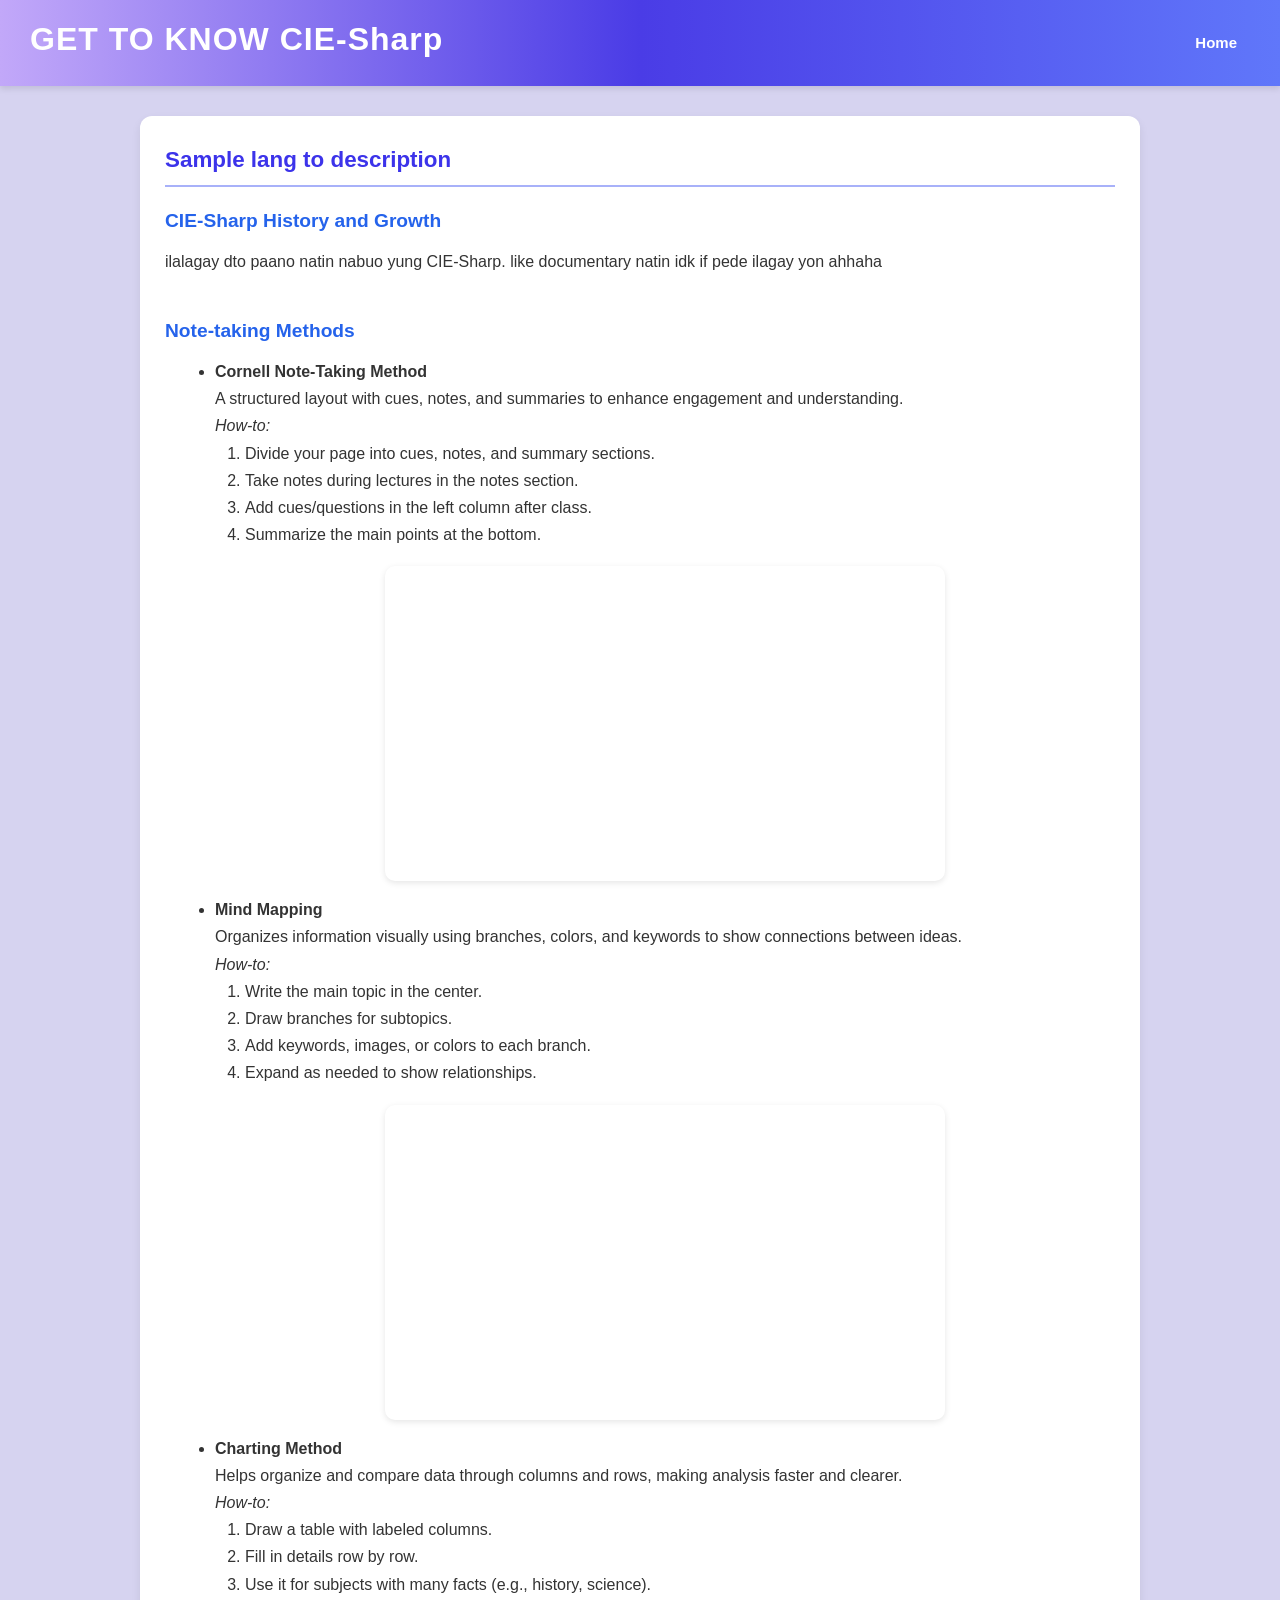
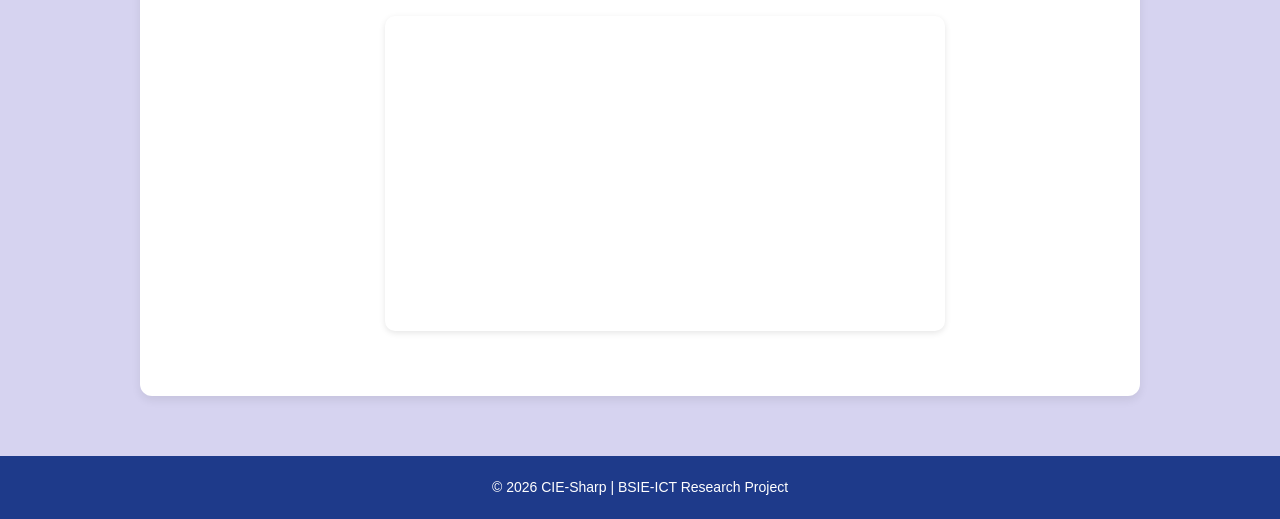
==== about.html @ 899125f9 "nav bar edited" ====
<!DOCTYPE html>
<html lang="en">

<head>
    <meta charset="UTF-8">
    <meta name="viewport" content="width=device-width, initial-scale=1.0, viewport-fit=cover">

    <title>CIE-Sharp Background</title>

    <!-- Your existing CSS file -->
    <link rel="stylesheet" href="style.css">
</head>

<body class="ciepage">

    <!-- HEADER -->

    <header class="ciepage-header">

        <h1 class="ciepage-header-title">
            GET TO KNOW CIE-Sharp
        </h1>

    <nav>
        <a href="index.html">Home</a>
    </nav>

    </header>

    <!-- MAIN CONTENT -->

    <section class="ciepage-section">

        <main
            class="ciepage-container"
            id="study-skills"
            aria-labelledby="study-skills-heading"
            data-aos="fade-up"
        >

            <!-- Main Heading -->
            <h3
                class="ciepage-section-title"
                id="study-skills-heading"
            >
                Sample lang to description
            </h3>


            <!-- CIE-SHARP HISTORY-->

            <article
                class="ciepage-article-hover"
                id="methods"
                aria-labelledby="methods-heading"
                data-aos="zoom-in"
                data-aos-delay="100"
            >

                <h4
                    class="ciepage-subsection-title"
                    id="methods-heading"
                >
                    CIE-Sharp History and Growth
                </h4>

                <p>
                    ilalagay dto paano natin nabuo yung CIE-Sharp.
                    like documentary natin idk if pede ilagay yon ahhaha
                </p>

            </article>


            <!-- NOTE-TAKING METHODS -->

            <article
                class="ciepage-article-hover"
                id="note-taking"
                aria-labelledby="note-taking-heading"
                data-aos="zoom-in"
                data-aos-delay="150"
            >

                <h4
                    class="ciepage-subsection-title"
                    id="note-taking-heading"
                >
                    Note-taking Methods
                </h4>

                <ul class="ciepage-list">


                    <!-- Cornell Method -->

                    <li class="ciepage-list-item">

                        <strong>
                            Cornell Note-Taking Method
                        </strong>

                        <p>
                            A structured layout with cues, notes,
                            and summaries to enhance engagement
                            and understanding.
                        </p>

                        <p>
                            <em>How-to:</em>
                        </p>

                        <ol class="ciepage-numbered-list">

                            <li>
                                Divide your page into cues,
                                notes, and summary sections.
                            </li>

                            <li>
                                Take notes during lectures
                                in the notes section.
                            </li>

                            <li>
                                Add cues/questions in the left
                                column after class.
                            </li>

                            <li>
                                Summarize the main points
                                at the bottom.
                            </li>

                        </ol>


                        <iframe
                            class="ciepage-video"
                            width="560"
                            height="315"
                            src="https://www.youtube.com/embed/nX-xshA_0m8"
                            title="Cornell Note-Taking"
                            frameborder="0"
                            allowfullscreen>
                        </iframe>

                    </li>

                    <!-- Mind Mapping -->

                    <li class="ciepage-list-item">

                        <strong>
                            Mind Mapping
                        </strong>

                        <p>
                            Organizes information visually using
                            branches, colors, and keywords to show
                            connections between ideas.
                        </p>

                        <p>
                            <em>How-to:</em>
                        </p>

                        <ol class="ciepage-numbered-list">

                            <li>
                                Write the main topic in the center.
                            </li>

                            <li>
                                Draw branches for subtopics.
                            </li>

                            <li>
                                Add keywords, images, or colors
                                to each branch.
                            </li>

                            <li>
                                Expand as needed to show
                                relationships.
                            </li>

                        </ol>

                        <iframe
                            class="ciepage-video"
                            width="560"
                            height="315"
                            src="https://www.youtube.com/embed/xCyjFipytRE"
                            title="Mind Mapping"
                            frameborder="0"
                            allowfullscreen>
                        </iframe>

                    </li>

                    <!-- Charting Method -->

                    <li class="ciepage-list-item">

                        <strong>
                            Charting Method
                        </strong>

                        <p>
                            Helps organize and compare data through
                            columns and rows, making analysis faster
                            and clearer.
                        </p>

                        <p>
                            <em>How-to:</em>
                        </p>

                        <ol class="ciepage-numbered-list">

                            <li>
                                Draw a table with labeled columns.
                            </li>

                            <li>
                                Fill in details row by row.
                            </li>

                            <li>
                                Use it for subjects with many facts
                                (e.g., history, science).
                            </li>

                        </ol>

                        <iframe
                            class="ciepage-video"
                            width="560"
                            height="315"
                            src="https://www.youtube.com/embed/YCqqkGUsNxo"
                            title="Charting Method"
                            frameborder="0"
                            allowfullscreen>
                        </iframe>
                    </li>
                </ul>
            </article>
        </main>
    </section>  
    
<div class="floating-actions" aria-label="Quick actions">
    <button
        id="backToTop"
        class="floating-action back-to-top"
        type="button"
        aria-label="Back to top"
        title="Back to top"
    >
        ↑
    </button>
</div>

<!-- FOOTER -->
<footer>
    <p>
        © 2026 CIE-Sharp | BSIE-ICT Research Project
    </p>
</footer>

<script src="script.js"></script>

    <!-- BOOTSTRAP -->

    <script src="https://cdn.jsdelivr.net/npm/bootstrap@5.3.3/dist/js/bootstrap.bundle.min.js"></script>
    <script src="https://cdn.jsdelivr.net/npm/aos@2.3.4/dist/aos.js"></script>

    <script>
        AOS.init({
            duration: 1000,
            once: true
        });
    </script>
</body>
</html>
---- style.css ----
*{
    margin:0;
    padding:0;
    box-sizing:border-box;
    font-family:Arial, Helvetica, sans-serif;
}

body{
    background:#f4f6f9;
    color:#333;
    line-height:1.6;
}


/*HEADER */

header{
    background:#1e3a8a;
    color:white;
    padding:14px 50px;
    display:flex;
    align-items:center;
    justify-content:space-between;
    min-height:75px;
    box-shadow:0 2px 8px rgba(0,0,0,.12);
}

.logo{
    display:flex;
    align-items:center;
    gap:12px;
}

.logo img{
    width:70px;
    height:70px;
    object-fit:contain;
}

.logo h2{
    font-size:25px;
    margin:0;
    line-height:1.1;
    letter-spacing:.5px;
}

.logo span{
    display:block;
    font-size:12px;
    color:#dbeafe;
    margin-top:3px;
}

nav{
    display:flex;
    align-items:center;
    gap:8px;
}

nav a{
    color:white;
    text-decoration:none;
    font-size:15px;
    font-weight:bold;
    padding:9px 13px;
    border-radius:6px;
    transition:.3s;
}

nav a:hover{
    background:#2563eb;
    color:white;
}


/* =========================
   BACK BUTTON
========================= */

.back-btn{
    color:white;
    background:#2563eb;
    text-decoration:none;
    padding:9px 15px;
    border-radius:6px;
    font-size:14px;
    font-weight:bold;
    transition:.3s;
}

.back-btn:hover{
    background:#1d4ed8;
    transform:translateX(-3px);
}


/* HERO */

.hero{
    background:white;
    text-align:center;
    padding:80px 20px;
    animation:fadeIn .7s ease;
}

.hero h1{
    color:#1e3a8a;
    font-size:46px;
    margin-bottom:20px;
}

.hero p{
    max-width:750px;
    margin:0 auto 30px;
    font-size:18px;
    color:#555;
}


/* =========================
   MAIN BUTTON
========================= */

.btn{
    display:inline-block;
    border:none;
    background:#2563eb;
    color:white;
    padding:13px 28px;
    border-radius:7px;
    font-size:16px;
    font-weight:bold;
    cursor:pointer;
    text-decoration:none;
    transition:.3s;
}

.btn:hover{
    background:#1d4ed8;
    transform:translateY(-2px);
}


/* =========================
   GENERAL SECTION
========================= */

.section{
    width:90%;
    max-width:1100px;
    margin:50px auto;
    text-align:center;
    animation:fadeIn .8s ease;
}

.section h2{
    color:#1e3a8a;
    margin-bottom:20px;
}

.section p{
    color:#555;
}


/* CARDS */

.card{
    background:white;
    padding:25px;
    margin:15px;
    border-radius:10px;
    box-shadow:0 4px 10px rgba(0,0,0,.08);
    transition:.3s;
}

.card:hover{
    transform:translateY(-5px);
    box-shadow:0 8px 18px rgba(0,0,0,.12);
}

.card h3{
    color:#2563eb;
    margin-bottom:10px;
}

.card h2{
    color:#1e3a8a;
    margin-bottom:12px;
}

.card p{
    color:#555;
}


/* =========================
   LEARNING FEATURES
========================= */

.features{
    display:grid;
    grid-template-columns:repeat(3,1fr);
    gap:20px;
}

.feature-card{
    background:white;
    border:none;
    padding:25px;
    border-radius:10px;
    box-shadow:0 4px 10px rgba(0,0,0,.08);
    cursor:pointer;
    text-align:center;
    transition:.3s;
}

.feature-card:hover{
    transform:translateY(-5px);
    box-shadow:0 8px 18px rgba(0,0,0,.12);
}

.feature-card h3{
    color:#2563eb;
    margin-bottom:10px;
}

.feature-card p{
    color:#555;
}


/*TARGET USERS*/

.target-users{
    width:80%;
    max-width:900px;
    margin:50px auto;
    padding:35px;
    background:white;
    text-align:center;
    border-radius:10px;
    box-shadow:0 4px 10px rgba(0,0,0,.08);
}

.target-users h2{
    color:#1e3a8a;
    margin-bottom:15px;
}


/* =========================
   LESSON MODULES
========================= */

.modules{
    width:90%;
    max-width:1100px;
    margin:50px auto;
    display:grid;
    grid-template-columns:repeat(3,1fr);
    gap:25px;
}

.modules .card{
    margin:0;
}

.modules .card h3{
    font-size:16px;
}

.modules .card h2{
    font-size:22px;
}

.modules button{
    width:100%;
    padding:11px;
    border:none;
    border-radius:6px;
    background:#2563eb;
    color:white;
    font-size:15px;
    font-weight:bold;
    cursor:pointer;
    transition:.3s;
}

.modules button:hover{
    background:#1d4ed8;
    transform:translateY(-2px);
}

.modules button:disabled{
    background:#cbd5e1;
    color:#64748b;
    cursor:not-allowed;
    transform:none;
}


/* PROGRESS */

.progress{
    width:80%;
    max-width:900px;
    margin:40px auto;
    padding:30px;
    background:white;
    border-radius:10px;
    text-align:center;
    box-shadow:0 4px 10px rgba(0,0,0,.08);
}

.progress h2{
    color:#1e3a8a;
    margin-bottom:18px;
}

progress{
    width:100%;
    height:22px;
}

.progress p{
    margin-top:12px;
    font-weight:bold;
    color:#555;
}


/* =========================
   LEARNING OBJECTIVE
========================= */

.objective{
    width:80%;
    max-width:900px;
    margin:50px auto;
    padding:35px;
    background:white;
    border-radius:10px;
    text-align:center;
    box-shadow:0 4px 10px rgba(0,0,0,.08);
}

.objective h2{
    color:#1e3a8a;
    margin-bottom:15px;
}

.objective p{
    color:#555;
}


/* LESSON CONTENT */

.lesson-content{
    width:85%;
    max-width:900px;
    margin:40px auto;
    background:white;
    padding:40px;
    border-radius:10px;
    box-shadow:0 4px 10px rgba(0,0,0,.08);
}

.lesson-content h2{
    color:#1e3a8a;
    margin-bottom:15px;
}

.lesson-content h3{
    color:#2563eb;
    margin-top:25px;
    margin-bottom:10px;
}

.lesson-content p{
    color:#555;
    margin-bottom:15px;
}


/* =========================
   CODE EXAMPLE
========================= */

.code-box{
    background:#1e293b;
    color:#e2e8f0;
    padding:20px;
    border-radius:8px;
    margin:20px 0;
    overflow-x:auto;
    font-family:Consolas, monospace;
    line-height:1.6;
}


/* MICROGAME AREA */

.game-area{
    width:90%;
    max-width:900px;
    margin:40px auto;
    padding:35px;
    background:white;
    border-radius:10px;
    text-align:center;
    box-shadow:0 4px 10px rgba(0,0,0,.08);
}

.game-area h2{
    color:#1e3a8a;
    margin-bottom:15px;
}

.game-btn{
    background:#2563eb;
    color:white;
    border:none;
    padding:12px 22px;
    border-radius:6px;
    cursor:pointer;
    font-weight:bold;
    transition:.3s;
}

.game-btn:hover{
    background:#1d4ed8;
    transform:translateY(-2px);
}


/*INFORMATION BOX */

.info-box{
    display:none;
    position:fixed;
    top:0;
    left:0;
    width:100%;
    height:100%;
    background:rgba(0,0,0,.45);
    justify-content:center;
    align-items:center;
    z-index:1000;
}

.info-content{
    background:white;
    width:90%;
    max-width:600px;
    padding:35px;
    border-radius:10px;
    position:relative;
    box-shadow:0 10px 30px rgba(0,0,0,.2);
    animation:popup .3s ease;
}

.info-content h2{
    color:#1e3a8a;
    margin-bottom:15px;
}

.info-content p{
    color:#555;
    line-height:1.7;
}

.close-btn{
    position:absolute;
    right:15px;
    top:8px;
    border:none;
    background:none;
    font-size:28px;
    color:#555;
    cursor:pointer;
    transition:.2s;
}

.close-btn:hover{
    color:#1e3a8a;
    transform:scale(1.1);
}


/* RESEARCHER BUTTON*/

.developer-button{
    width:300px;
    margin:auto;
    display:block;
}


/* RESEARCHER INFORMATION */

.developer-intro{
    margin-bottom:20px;
}

.researcher-list{
    background:#f4f6f9;
    padding:15px;
    border-radius:8px;
    margin:20px 0;
}

.researcher-list p{
    color:#1e3a8a;
    font-weight:bold;
    margin:8px 0;
}

.developer-school{
    text-align:center;
    font-size:14px;
    color:#666;
    margin-top:20px;
}


/* FOOTER */

footer{
    background:#1e3a8a;
    color:white;
    text-align:center;
    padding:20px;
    margin-top:60px;
}

footer p{
    font-size:14px;
}


/* ANIMATIONS */

@keyframes fadeIn{

    from{
        opacity:0;
        transform:translateY(10px);
    }

    to{
        opacity:1;
        transform:translateY(0);
    }

}

@keyframes popup{

    from{
        opacity:0;
        transform:scale(.95) translateY(10px);
    }

    to{
        opacity:1;
        transform:scale(1) translateY(0);
    }

}


/* RESPONSIVE */

@media(max-width:900px){

    header{
        padding:15px 30px;
    }

    .modules{
        grid-template-columns:repeat(2,1fr);
    }

    .features{
        grid-template-columns:1fr;
    }

}


@media(max-width:650px){

    header{
        flex-direction:column;
        gap:15px;
        text-align:center;
    }

    .logo{
        justify-content:center;
    }

    .logo img{
        width:60px;
        height:60px;
    }

    .logo h2{
        font-size:22px;
    }

    .logo span{
        font-size:11px;
    }

    nav{
        gap:5px;
        flex-wrap:wrap;
        justify-content:center;
    }

    nav a{
        font-size:14px;
        padding:7px 10px;
    }

    .hero{
        padding:60px 20px;
    }

    .hero h1{
        font-size:34px;
    }

    .hero p{
        width:95%;
        font-size:16px;
    }

    .modules{
        grid-template-columns:1fr;
    }

    .progress,
    .objective,
    .target-users{
        width:90%;
    }

    .lesson-content{
        width:90%;
        padding:25px;
    }

    .developer-button{
        width:90%;
        max-width:300px;
    }

    .info-content{
        padding:30px 25px;
    }

}



/* RESEARCHER INFORMATION BOX */

#researcherBox{
    display:none;
    position:fixed;
    top:0;
    left:0;
    width:100%;
    height:100%;
    background:rgba(0,0,0,.45);
    justify-content:center;
    align-items:center;
    padding:20px;
    z-index:1000;
}


/* NORMAL RESEARCHER MODAL */

.researcher-content{
    background:white;
    width:90%;
    max-width:720px;
    height:560px;
    padding:30px 40px 20px;
    border-radius:14px;
    position:relative;
    overflow:hidden;
    box-shadow:0 10px 30px rgba(0,0,0,.20);
    animation:fadeIn .3s ease;

    display:flex;
    flex-direction:column;
}


/* =========================
   TITLE
========================= */

.researcher-title{
    text-align:center;
    color:#1e3a8a;
    font-size:25px;
    margin:0 30px 15px;
    flex-shrink:0;
}


/* COUNTER*/

.researcher-counter{
    text-align:center;
    margin-bottom:10px;
    flex-shrink:0;
}

.researcher-counter span{
    display:inline-block;
    background:#1e3a8a;
    color:white;
    padding:5px 13px;
    border-radius:20px;
    font-size:13px;
    font-weight:bold;
}


/* RESEARCHER PROFILE */

.researcher-profile{
    display:flex;
    align-items:center;
    justify-content:center;
    gap:30px;

    height:275px;
    flex-shrink:0;
}


/* RESEARCHER IMAGE */

.researcher-image{
    width:185px;
    height:215px;

    flex-shrink:0;

    overflow:hidden;

    border-radius:12px;

    background:#f4f6f9;

    border:3px solid #e2e8f0;
}

.researcher-image img{
    width:100%;
    height:100%;
    object-fit:cover;
}


/* =========================
   RESEARCHER DETAILS
========================= */

.researcher-info{
    flex:1;
    max-width:390px;
}

.researcher-info h2{
    color:#1e3a8a;
    font-size:24px;
    margin-bottom:5px;
}

.researcher-info h3{
    color:#2563eb;
    font-size:17px;
    margin-bottom:14px;
}

.researcher-info p{
    color:#555;
    line-height:1.7;
}


/* =========================
   NAVIGATION
========================= */

.researcher-navigation{
    width:100%;

    display:flex;
    align-items:center;
    justify-content:space-between;

    margin-top:10px;

    flex-shrink:0;
}

.researcher-navigation button{
    border:none;
    background:#2563eb;
    color:white;

    padding:10px 18px;

    border-radius:7px;

    font-size:14px;
    font-weight:bold;

    cursor:pointer;

    transition:.3s;
}

.researcher-navigation button:hover{
    background:#1d4ed8;
    transform:translateY(-2px);
}

.researcher-navigation button:disabled{
    background:#cbd5e1;
    color:#64748b;
    cursor:not-allowed;
    transform:none;
}


/* ONLY ONE 1 / 5 */

#researcherNumberBottom{
    color:#1e3a8a;
    font-size:15px;
    font-weight:bold;
    text-align:center;
}


/* =========================
   SCHOOL INFORMATION
========================= */

.researcher-school{
    width:100%;

    text-align:center;

    border-top:1px solid #e2e8f0;

    padding-top:12px;

    margin-top:auto;

    flex-shrink:0;
}

.researcher-school p{
    color:#64748b;
    font-size:13px;
    line-height:1.5;
}


/* =========================
   CLOSE BUTTON
========================= */

.close-btn{
    position:absolute;

    right:15px;
    top:8px;

    width:35px;
    height:35px;

    border:none;
    background:none;

    font-size:30px;
    line-height:30px;

    color:#64748b;

    cursor:pointer;

    z-index:20;
}

.close-btn:hover{
    color:#1e3a8a;
}


/* =========================
   FINAL TEAM SUMMARY
========================= */

.research-team-summary{
    display:none;

    width:100%;
    height:100%;

    text-align:center;

    padding:15px 10px 5px;

    overflow-y:auto;
}

.research-team-summary h2{
    color:#1e3a8a;
    margin-bottom:15px;
}

.research-team-summary > p{
    color:#555;
    line-height:1.7;
    max-width:580px;
    margin:0 auto 20px;
}


/* =========================
   TEAM LIST
========================= */

.researcher-list{
    background:#f4f6f9;

    padding:15px;

    border-radius:8px;

    margin:20px auto;

    max-width:500px;
}

.researcher-list p{
    color:#1e3a8a;

    font-weight:bold;

    margin:8px 0;
}


/* =========================
   FINAL CLOSE BUTTON
========================= */

.exit-researcher-btn{
    display:block;

    margin:20px auto 10px;

    background:#1e3a8a;

    color:white;

    border:none;

    padding:11px 28px;

    border-radius:7px;

    font-weight:bold;

    cursor:pointer;

    transition:.3s;
}

.exit-researcher-btn:hover{
    background:#172554;

    transform:translateY(-2px);
}


/* =========================
   FLOATING ACTION BUTTON
========================= */

.floating-action{
    position:fixed;
    margin:20px;
    z-index:999;
}

.back-to-top{
    bottom:30px;
    right:30px;
    background:#2563eb;
    color:white;
    border:none;
    padding:15px 18px;
    border-radius:50%;
    font-size:20px;
    cursor:pointer;
    transition:.3s;
    box-shadow:0 4px 10px rgba(0,0,0,.15);
}

.back-to-top:hover{
    background:#1d4ed8;
    transform:translateY(-3px);
    box-shadow:0 6px 15px rgba(0,0,0,.2);
}

.character-fab{
    bottom:30px;
    right:100px;
}


/* =========================
   MOBILE RESEARCHER MODAL
========================= */

@media(max-width:650px){

    #researcherBox{
        padding:15px;
    }

    .researcher-content{
        width:95%;
        height:620px;
        padding:25px 20px 15px;
    }

    .researcher-title{
        font-size:21px;
        margin-bottom:12px;
    }

    .researcher-profile{
        flex-direction:column;
        gap:15px;
        height:360px;
    }

    .researcher-image{
        width:145px;
        height:170px;
    }

    .researcher-info{
        text-align:center;
        max-width:100%;
    }

    .researcher-info h2{
        font-size:20px;
    }

    .researcher-info h3{
        font-size:15px;
        margin-bottom:8px;
    }

    .researcher-info p{
        font-size:14px;
    }

    .researcher-navigation button{
        padding:9px 12px;
        font-size:13px;
    }

    .researcher-school p{
        font-size:11px;
    }

}

/* FEATURE ICONS */

.feature-icon{
    width:80px;
    height:80px;
    object-fit:contain;
    display:block;
    margin:0 auto 18px;
}







/* ================================
   CURRICULUM MAP
================================ */

.curriculum-section {
    width: 100%;
    background: #ffffff;
    font-family: Arial, sans-serif;
}


/* ================================
   HEADER
================================ */

.curriculum-header {
    background: #1c2d61;
    color: white;
    text-align: center;
    padding: 55px 20px 50px;
}

.curriculum-header h1 {
    margin: 0;
    font-size: 42px;
    font-weight: 500;
    letter-spacing: 1px;
}

.curriculum-header p {
    max-width: 500px;
    margin: 12px auto 0;
    font-size: 13px;
    line-height: 1.5;
    color: #d9deee;
}


/* ================================
   CONTENT CONTAINER
================================ */

.curriculum-container {
    max-width: 1100px;
    margin: 0 auto;
    padding: 55px 30px;
}


/* ================================
   CURRICULUM ROW
================================ */

.curriculum-row {
    display: flex;
    align-items: center;
    justify-content: space-between;
    gap: 50px;
    margin-bottom: 60px;
}


/* Reverse layout for second item */

.curriculum-row.reverse {
    flex-direction: row-reverse;
}


/* ================================
   TEXT CONTENT
================================ */

.curriculum-content {
    flex: 1;
    max-width: 520px;
}

.level-badge {
    display: inline-block;
    background: #e7efff;
    color: #5274bd;
    font-size: 9px;
    font-weight: bold;
    letter-spacing: 0.5px;
    padding: 5px 10px;
    border-radius: 20px;
    margin-bottom: 12px;
}

.curriculum-content h2 {
    margin: 0 0 10px;
    color: #4b5d8c;
    font-size: px;
    font-weight: 400;
}

.curriculum-content p {
    margin: 0 0 18px;
    color: #25336d;
    font-size: 20px;
    line-height: 1.6;
}


/* ================================
   TOPICS
================================ */

.topics {
    display: grid;
    grid-template-columns: 1fr 1fr;
    gap: 10px 25px;
    margin-bottom: 18px;
}

.topics span {
    color: #4b6084;
    font-size: 15px;
}


/* ================================
   SYLLABUS LINK
================================ */

.syllabus-link {
    color: #3d6ed8;
    text-decoration: none;
    font-size: 11px;
    font-weight: bold;
}

.syllabus-link:hover {
    text-decoration: underline;
}


/* ================================
   IMAGE
================================ */

.curriculum-image {
    width: 45%;
    height: 180px;
    overflow: hidden;
    border-radius: 10px;
    box-shadow: 0 8px 20px rgba(0, 0, 0, 0.10);
}

.curriculum-image img {
    width: 100%;
    height: 100%;
    object-fit: cover;
    display: block;
}


/* ================================
   RESPONSIVE DESIGN
================================ */

@media (max-width: 768px) {

    .curriculum-header {
        padding: 40px 20px;
    }

    .curriculum-header h1 {
        font-size: 32px;
    }

    .curriculum-container {
        padding: 40px 20px;
    }

    .curriculum-row,
    .curriculum-row.reverse {
        flex-direction: column;
        gap: 25px;
        margin-bottom: 50px;
    }

    .curriculum-content {
        max-width: 100%;
        width: 100%;
    }

    .curriculum-image {
        width: 100%;
        height: 220px;
    }

    .topics {
        grid-template-columns: 1fr;
    }
}


/* ================================
   SMALL MOBILE DEVICES
================================ */

@media (max-width: 480px) {

    .curriculum-header h1 {
        font-size: 27px;
    }

    .curriculum-header p {
        font-size: 12px;
    }

    .curriculum-content h2 {
        font-size: 22px;
    }

    .curriculum-image {
        height: 180px;
    }
}

/* --------------------
   ABOUT STORY + IMAGE LAYOUT
-------------------- */
.two-column {
  display: flex;
  flex-wrap: wrap;
  align-items: center;
  justify-content: center;
  gap: 30px;
  width: min(1100px, 90%);
  margin: 0 auto;
  padding: 50px 20px;
}

.two-column .story,
.two-column .image-box {
  flex: 1 1 0;
  min-width: 0;
}

.two-column .story {
  max-width: 560px;
}

.two-column .image-box {
  max-width: 480px;
  width: 100%;
  margin: 0;
}

.two-column img {
  width: 100%;
  border-radius: 12px;
  box-shadow: 0 4px 12px rgba(0,0,0,0.1);
}

/* --------------------
   VALUES SECTION 
-------------------- */
.values {
  display: grid;
  grid-template-columns: repeat(auto-fit, minmax(220px, 1fr)); 
  gap: 20px;
  padding: 50px 20px;
  background: #ffe4ec; 
}

.value-card {
  background: white;
  padding: 20px;
  border-radius: 12px;
  text-align: center;
  box-shadow: 2px 2px 10px rgba(0,0,0,0.1); 
}

.value-card h3 {
  color: #d6336c; 
  margin-bottom: 10px;
}

/* --------------------
   RESPONSIVENESS
-------------------- */
@media (max-width: 768px) {
  .two-column {
    flex-direction: column; 
  }
}

/* --------------------
   IMAGE BOX STYLING
-------------------- */
.image-box {
  background: #fff0f5;
  border: 2px solid #ffe4e9;
  border-radius: 12px;
  padding: 16px;
  box-shadow: 0 2px 8px rgba(0,0,0,0.06);
  display: flex;
  justify-content: center;
  align-items: center;
  width: 100%;
  max-width: 480px;
  margin: 0 auto;
}

.image-box img {
  width: 100%;
  max-width: 100%;
  border-radius: 8px;
  display: block;
}

/*-- --------------------
   CIE-SHARP BACKGROUND PAGE
-------------------- */

.ciepage,
.ciepage * {
    box-sizing: border-box;
}

.ciepage {
    margin: 0;
    padding: 0;
    font-family: "Segoe UI", Arial, sans-serif;
    line-height: 1.7;
    background-color: #d6d3f0;
    color: #333;
}


/* HEADER */

.ciepage .ciepage-header {
    background: linear-gradient(
        90deg,
        #c2a8f9,
        #4a3ce6,
        #6077fa
    );
    color: #fff;
    padding: 20px 0;
    text-align: center;
    box-shadow: 0 3px 6px rgba(0, 0, 0, 0.1);
}

.ciepage .ciepage-header-title {
    font-size: 2rem;
    margin-bottom: 8px;
    font-weight: 700;
    letter-spacing: 1px;
}

.ciepage .ciepage-navigation {
    margin-top: 8px;
}

.ciepage .ciepage-navigation-link {
    color: #fff;
    text-decoration: none;
    margin: 0 12px;
    font-weight: 500;
    transition: opacity 0.3s ease;
}

.ciepage .ciepage-navigation-link:hover {
    opacity: 0.8;
}


/* MAIN CONTAINER */

.ciepage .ciepage-container {
    max-width: 1000px;
    margin: 30px;
    padding: 25px;
    background: #ffffff;
    border-radius: 12px;
    box-shadow: 0 4px 10px rgba(0, 0, 0, 0.08);
}


/* SECTION HEADINGS */

.ciepage .ciepage-section-title {
    color: #3c33ea;
    border-bottom: 2px solid #a8b1f9;
    padding-bottom: 6px;
    margin-bottom: 18px;
    font-size: 1.4rem;
}

.ciepage .ciepage-subsection-title {
    color: #2563eb;
    margin-bottom: 10px;
    font-size: 1.2rem;
}


/* ARTICLES */

.ciepage .ciepage-article {
    margin-bottom: 30px;
}

.ciepage .ciepage-article p {
    margin-bottom: 12px;
}


/* LISTS */

.ciepage .ciepage-list {
    margin-left: 50px;
    margin-bottom: 20px;
}

.ciepage .ciepage-numbered-list {
    margin-left: 30px;
    margin-bottom: 18px;
}

.ciepage .ciepage-list-item {
    margin-bottom: 12px;
}


/* VIDEO EMBEDS */

.ciepage .ciepage-video {
    display: block;
    margin: 15px auto;
    border-radius: 10px;
    box-shadow: 0 2px 6px rgba(0, 0, 0, 0.1);
    transition: box-shadow 0.3s ease;
}

.ciepage .ciepage-video:hover {
    box-shadow: 0 4px 12px rgba(0, 0, 0, 0.15);
}


/* FOOTER */

.ciepage .ciepage-footer {
    text-align: center;
    padding: 15px;
    margin-top: 40px;
    font-size: 0.9rem;
    color: #666;
}


/* ANIMATION */

@keyframes ciepageFadeIn {
    from {
        opacity: 0;
        transform: translateY(20px);
    }

    to {
        opacity: 1;
        transform: translateY(0);
    }
}

.ciepage .ciepage-fade-in {
    animation: ciepageFadeIn 1s ease forwards;
}


/* HOVER EFFECT */

.ciepage .ciepage-article-hover {
    margin-bottom: 40px;
}


/* RESPONSIVE */

@media (max-width: 768px) {

    .ciepage {
        font-size: 0.95rem;
    }

    .ciepage .ciepage-header-title {
        font-size: 1.6rem;
    }

    .ciepage .ciepage-video {
        width: 100%;
        height: auto;
    }
}

/* =========================================================
   RESPONSIVE / DEVICE-FRIENDLY OVERRIDES
   CIE-Sharp
   Works across phones, tablets, laptops, desktops and
   narrow browser windows without horizontal scrolling.
========================================================= */

html {
    width: 100%;
    min-width: 0;
    overflow-x: hidden;
    scroll-behavior: smooth;
    -webkit-text-size-adjust: 100%;
}

body {
    width: 100%;
    min-width: 0;
    overflow-x: hidden;
    overflow-wrap: break-word;
    word-wrap: break-word;
}

img,
svg,
video,
canvas,
iframe {
    max-width: 100%;
}

img {
    height: auto;
}

button,
a,
input,
select,
textarea {
    font: inherit;
}

button,
a {
    -webkit-tap-highlight-color: transparent;
}

button {
    touch-action: manipulation;
}

/* ---------- GLOBAL CONTAINERS ---------- */

.section,
.modules,
.progress,
.objective,
.target-users,
.lesson-content,
.game-area {
    width: min(92%, 1100px);
}

.features {
    grid-template-columns: repeat(auto-fit, minmax(min(100%, 250px), 1fr));
}

.modules {
    grid-template-columns: repeat(auto-fit, minmax(min(100%, 280px), 1fr));
}

.card,
.feature-card,
.lesson-content,
.game-area,
.info-content,
.researcher-content,
.target-users,
.progress,
.objective {
    min-width: 0;
}

.card,
.feature-card {
    overflow-wrap: anywhere;
}

.code-box {
    width: 100%;
    max-width: 100%;
    overflow-x: auto;
    -webkit-overflow-scrolling: touch;
    white-space: pre;
}

/* ---------- HEADER / NAVIGATION ---------- */

header {
    width: 100%;
    gap: 14px 24px;
    flex-wrap: wrap;
    padding-inline: clamp(16px, 4vw, 50px);
}

.logo {
    min-width: 0;
}

.logo h2 {
    font-size: clamp(20px, 2.2vw, 25px);
}

nav {
    flex-wrap: wrap;
    justify-content: flex-end;
}

nav a,
.back-btn {
    min-height: 42px;
    display: inline-flex;
    align-items: center;
    justify-content: center;
}

.back-btn {
    flex-shrink: 0;
}

/* ---------- HERO ---------- */

.hero {
    padding: clamp(44px, 8vw, 80px) clamp(16px, 4vw, 30px);
}

.hero h1 {
    font-size: clamp(30px, 6vw, 46px);
    line-height: 1.15;
}

.hero p {
    width: min(100%, 750px);
    font-size: clamp(15px, 2vw, 18px);
}

/* ---------- CONTENT ---------- */

.section {
    margin-block: clamp(32px, 6vw, 50px);
}

.two-column {
    width: min(100%, 1100px);
    margin-inline: auto;
    padding: clamp(28px, 5vw, 50px) clamp(16px, 4vw, 20px);
}

.two-column .story,
.two-column .image {
    min-width: min(100%, 280px);
}

.values {
    padding: clamp(30px, 5vw, 50px) clamp(16px, 4vw, 20px);
}

.target-users,
.progress,
.objective {
    padding: clamp(22px, 5vw, 35px);
}

.lesson-content,
.game-area {
    padding: clamp(22px, 5vw, 40px);
}

/* ---------- MEDIA / EMBEDS ---------- */

.ciepage .ciepage-video {
    display: block;
    width: min(100%, 560px);
    aspect-ratio: 16 / 9;
    height: auto;
    border: 0;
}

/* ---------- CURRICULUM ---------- */

.curriculum-container {
    width: min(100%, 1160px);
    padding-inline: clamp(16px, 4vw, 30px);
}

.curriculum-row {
    min-width: 0;
}

.curriculum-content {
    min-width: 0;
}

.curriculum-image {
    max-width: 100%;
}

.topics {
    grid-template-columns: repeat(auto-fit, minmax(min(100%, 180px), 1fr));
}

.curriculum-header h1 {
    font-size: clamp(27px, 5vw, 42px);
}

/* ---------- BACKGROUND / INFORMATION PAGE ---------- */

.ciepage .ciepage-container {
    width: min(calc(100% - 32px), 1000px);
    margin: clamp(16px, 4vw, 30px) auto;
    padding: clamp(18px, 4vw, 25px);
}

.ciepage .ciepage-header {
    padding-inline: clamp(16px, 4vw, 30px);
}

.ciepage .ciepage-header-title {
    font-size: clamp(1.35rem, 5vw, 2rem);
    line-height: 1.2;
}

.ciepage .ciepage-list {
    margin-left: clamp(20px, 5vw, 50px);
}

.ciepage .ciepage-numbered-list {
    margin-left: clamp(20px, 4vw, 30px);
}

/* ---------- MODALS ---------- */

.info-box,
#researcherBox {
    padding: clamp(12px, 4vw, 24px);
}

.info-content {
    width: min(100%, 600px);
    max-height: min(90vh, 720px);
    overflow-y: auto;
    padding: clamp(22px, 5vw, 35px);
}

.researcher-content {
    width: min(100%, 720px);
    height: min(560px, 90vh);
    max-height: 90vh;
    padding: clamp(22px, 5vw, 40px);
}

.researcher-profile {
    min-height: 0;
}

.researcher-info {
    min-width: 0;
}

.researcher-info p {
    overflow-wrap: anywhere;
}

.researcher-team-summary {
    min-height: 0;
}

/* ---------- TABLET ---------- */

@media (max-width: 900px) {
    header {
        justify-content: center;
    }

    header .logo {
        order: 1;
    }

    header .back-btn {
        order: 0;
    }

    header nav {
        order: 2;
        width: 100%;
        justify-content: center;
    }

    .features,
    .modules {
        grid-template-columns: repeat(2, minmax(0, 1fr));
    }

    .curriculum-row,
    .curriculum-row.reverse {
        gap: clamp(24px, 5vw, 50px);
    }
}

/* ---------- PHONE ---------- */

@media (max-width: 650px) {
    header {
        flex-direction: column;
        align-items: stretch;
        justify-content: center;
        text-align: center;
        padding-block: 12px 16px;
        gap: 10px;
    }

    header .logo {
        justify-content: center;
    }

    header .back-btn {
        align-self: center;
    }

    nav {
        width: 100%;
        justify-content: center;
        gap: 4px;
    }

    nav a {
        flex: 0 1 auto;
        padding: 8px 10px;
        font-size: 13px;
    }

    .hero {
        padding-block: 42px;
    }

    .hero h1 {
        margin-bottom: 14px;
    }

    .hero p {
        width: 100%;
        margin-bottom: 24px;
    }

    .btn,
    .game-btn {
        max-width: 100%;
        min-height: 44px;
    }

    .features,
    .modules {
        grid-template-columns: 1fr;
        width: min(92%, 600px);
    }

    .card {
        padding: 20px;
    }

    .feature-card {
        padding: 20px;
    }

    .feature-icon {
        width: 68px;
        height: 68px;
    }

    .two-column {
        flex-direction: column;
    }

    .two-column .story,
    .two-column .image {
        width: 100%;
        min-width: 0;
    }

    .image-box {
        width: 100%;
    }

    .curriculum-row,
    .curriculum-row.reverse {
        flex-direction: column;
        align-items: stretch;
    }

    .curriculum-content,
    .curriculum-image {
        width: 100%;
        max-width: none;
    }

    .curriculum-image {
        height: auto;
        aspect-ratio: 16 / 9;
    }

    .topics {
        grid-template-columns: 1fr;
    }

    .researcher-content {
        width: 100%;
        height: min(620px, 92vh);
        padding: 22px 16px 14px;
    }

    .researcher-title {
        font-size: 21px;
        margin-inline: 28px;
    }

    .researcher-profile {
        flex-direction: column;
        height: auto;
        flex: 1 1 auto;
        overflow-y: auto;
        padding-block: 8px;
        gap: 14px;
    }

    .researcher-image {
        width: 135px;
        height: 160px;
    }

    .researcher-info {
        width: 100%;
        max-width: 100%;
        text-align: center;
    }

    .researcher-info h2 {
        font-size: 20px;
        line-height: 1.25;
    }

    .researcher-info h3 {
        font-size: 15px;
    }

    .researcher-info p {
        font-size: 14px;
        line-height: 1.55;
    }

    .researcher-navigation {
        gap: 8px;
    }

    .researcher-navigation button {
        min-height: 42px;
        padding: 9px 12px;
    }

    .researcher-school {
        margin-top: 10px;
    }

    .researcher-school p {
        font-size: 11px;
    }

    .info-content {
        max-height: 88vh;
    }

    footer {
        padding: 18px 16px;
    }

    footer p {
        font-size: 12px;
    }

    .ciepage .ciepage-container {
        width: calc(100% - 24px);
        margin-block: 12px;
    }

    .ciepage .ciepage-section-title {
        font-size: 1.2rem;
    }

    .ciepage .ciepage-subsection-title {
        font-size: 1.05rem;
    }

    .ciepage .ciepage-list {
        margin-left: 20px;
    }

    .ciepage .ciepage-numbered-list {
        margin-left: 20px;
    }
}

/* ---------- VERY SMALL PHONES ---------- */

@media (max-width: 380px) {
    nav a {
        font-size: 12px;
        padding: 7px 8px;
    }

    .logo h2 {
        font-size: 20px;
    }

    .logo img {
        width: 52px;
        height: 52px;
    }

    .card,
    .feature-card {
        padding: 16px;
    }

    .researcher-content {
        padding-inline: 12px;
    }

    .researcher-navigation button {
        font-size: 12px;
        padding-inline: 9px;
    }
}

/* ---------- LANDSCAPE PHONES ---------- */

@media (max-height: 520px) and (orientation: landscape) {
    .hero {
        padding-block: 28px;
    }

    .researcher-content {
        height: 94vh;
    }

    .researcher-profile {
        flex-direction: row;
        height: auto;
    }

    .researcher-image {
        width: 110px;
        height: 130px;
    }

    .researcher-info {
        text-align: left;
    }
}

/* ---------- REDUCED MOTION ---------- */

@media (prefers-reduced-motion: reduce) {
    *,
    *::before,
    *::after {
        scroll-behavior: auto !important;
        animation-duration: 0.01ms !important;
        animation-iteration-count: 1 !important;
        transition-duration: 0.01ms !important;
    }
}

/* =========================================================
   FLOATING ACTION BUTTONS
   ========================================================= */

.floating-actions {
    position: fixed;
    right: 24px;
    bottom: 24px;

    display: flex;
    flex-direction: column;
    align-items: flex-end;
    gap: 12px;

    z-index: 9999;

    pointer-events: none;
}


/* General floating button */

.floating-action {
    width: 58px;
    height: 58px;

    border: none;
    border-radius: 50%;

    display: flex;
    align-items: center;
    justify-content: center;

    font-size: 25px;
    cursor: pointer;

    box-shadow:
        0 6px 18px rgba(0, 0, 0, 0.20);

    transition:
        transform 0.2s ease,
        opacity 0.2s ease,
        box-shadow 0.2s ease;

    pointer-events: auto;
}


/* Microgame character button */

.character-fab {
    background: #2563eb;
    color: white;
}

.character-fab:hover {
    transform: scale(1.08);
    box-shadow:
        0 8px 24px rgba(0, 0, 0, 0.28);
}


/* Back to top */

.back-to-top {
    background: #111827;
    color: white;

    opacity: 0;
    visibility: hidden;
    transform: translateY(15px);
}


/*
   JavaScript adds this class when
   the user reaches the bottom.
*/

.back-to-top.is-visible {
    opacity: 1;
    visibility: visible;
    transform: translateY(0);
}

.back-to-top:hover {
    transform: translateY(-3px);
}


/* =========================================================
   CHARACTER CREATOR MODAL
   ========================================================= */

.character-modal {
    position: fixed;

    inset: 0;

    display: flex;
    align-items: center;
    justify-content: center;

    padding: 20px;

    background: rgba(0, 0, 0, 0.55);

    z-index: 10000;

    opacity: 0;
    visibility: hidden;

    transition:
        opacity 0.25s ease,
        visibility 0.25s ease;
}


/* Modal opened */

.character-modal.is-open {
    opacity: 1;
    visibility: visible;
}


/* Modal box */

.character-modal-content {
    position: relative;

    width: min(480px, 100%);

    max-height: 90vh;
    overflow-y: auto;

    padding: 30px;

    background: white;

    border-radius: 20px;

    box-shadow:
        0 20px 60px rgba(0, 0, 0, 0.30);

    transform: translateY(20px) scale(0.96);

    transition:
        transform 0.25s ease;
}


.character-modal.is-open .character-modal-content {
    transform: translateY(0) scale(1);
}


/* Close button */

.character-modal-close {
    position: absolute;

    top: 12px;
    right: 14px;

    width: 38px;
    height: 38px;

    border: none;
    border-radius: 50%;

    background: #f1f5f9;

    font-size: 25px;
    line-height: 1;

    cursor: pointer;
}

.character-modal-close:hover {
    background: #e2e8f0;
}


/* Modal heading */

.character-modal-content h2 {
    margin-top: 0;
    padding-right: 35px;
}


.character-creator-subtitle {
    color: #64748b;
    margin-bottom: 22px;
}


/* Character preview */

.character-preview {
    text-align: center;

    margin-bottom: 25px;
}


.character-avatar {
    width: 100px;
    height: 100px;

    margin: 0 auto 12px;

    display: flex;
    align-items: center;
    justify-content: center;

    border-radius: 50%;

    background: #eff6ff;

    font-size: 55px;

    box-shadow:
        inset 0 0 0 4px #dbeafe;
}


.character-preview h3 {
    margin: 0;
}


/* Form */

.character-modal-content label {
    display: block;

    margin-top: 15px;
    margin-bottom: 6px;

    font-weight: 600;
}


.character-modal-content input,
.character-modal-content select {
    width: 100%;

    box-sizing: border-box;

    padding: 12px 14px;

    border: 1px solid #cbd5e1;

    border-radius: 10px;

    background: white;

    font-size: 16px;

    outline: none;
}


.character-modal-content input:focus,
.character-modal-content select:focus {
    border-color: #2563eb;

    box-shadow:
        0 0 0 3px rgba(37, 99, 235, 0.12);
}


/* Create button */

.create-character-button {
    width: 100%;

    margin-top: 24px;

    padding: 14px 20px;

    border: none;
    border-radius: 12px;

    background: #2563eb;
    color: white;

    font-size: 16px;
    font-weight: 700;

    cursor: pointer;

    transition:
        transform 0.2s ease,
        background 0.2s ease;
}


.create-character-button:hover {
    background: #1d4ed8;

    transform: translateY(-2px);
}


/* Result message */

.character-result {
    margin: 15px 0 0;

    text-align: center;

    font-weight: 600;
}


/* =========================================================
   MOBILE
   ========================================================= */

@media (max-width: 600px) {

    .floating-actions {
        right: 14px;
        bottom: 14px;

        gap: 9px;
    }


    .floating-action {
        width: 52px;
        height: 52px;

        font-size: 22px;
    }


    .character-modal {
        padding: 12px;
    }


    .character-modal-content {
        padding: 24px 20px;

        border-radius: 16px;

        max-height: 92vh;
    }


    .character-avatar {
        width: 85px;
        height: 85px;

        font-size: 45px;
    }

}


/* =========================================================
   SMALL PHONES
   ========================================================= */

@media (max-width: 380px) {

    .floating-actions {
        right: 10px;
        bottom: 10px;
    }


    .floating-action {
        width: 48px;
        height: 48px;

        font-size: 20px;
    }


    .character-modal-content {
        padding: 20px 16px;
    }

}
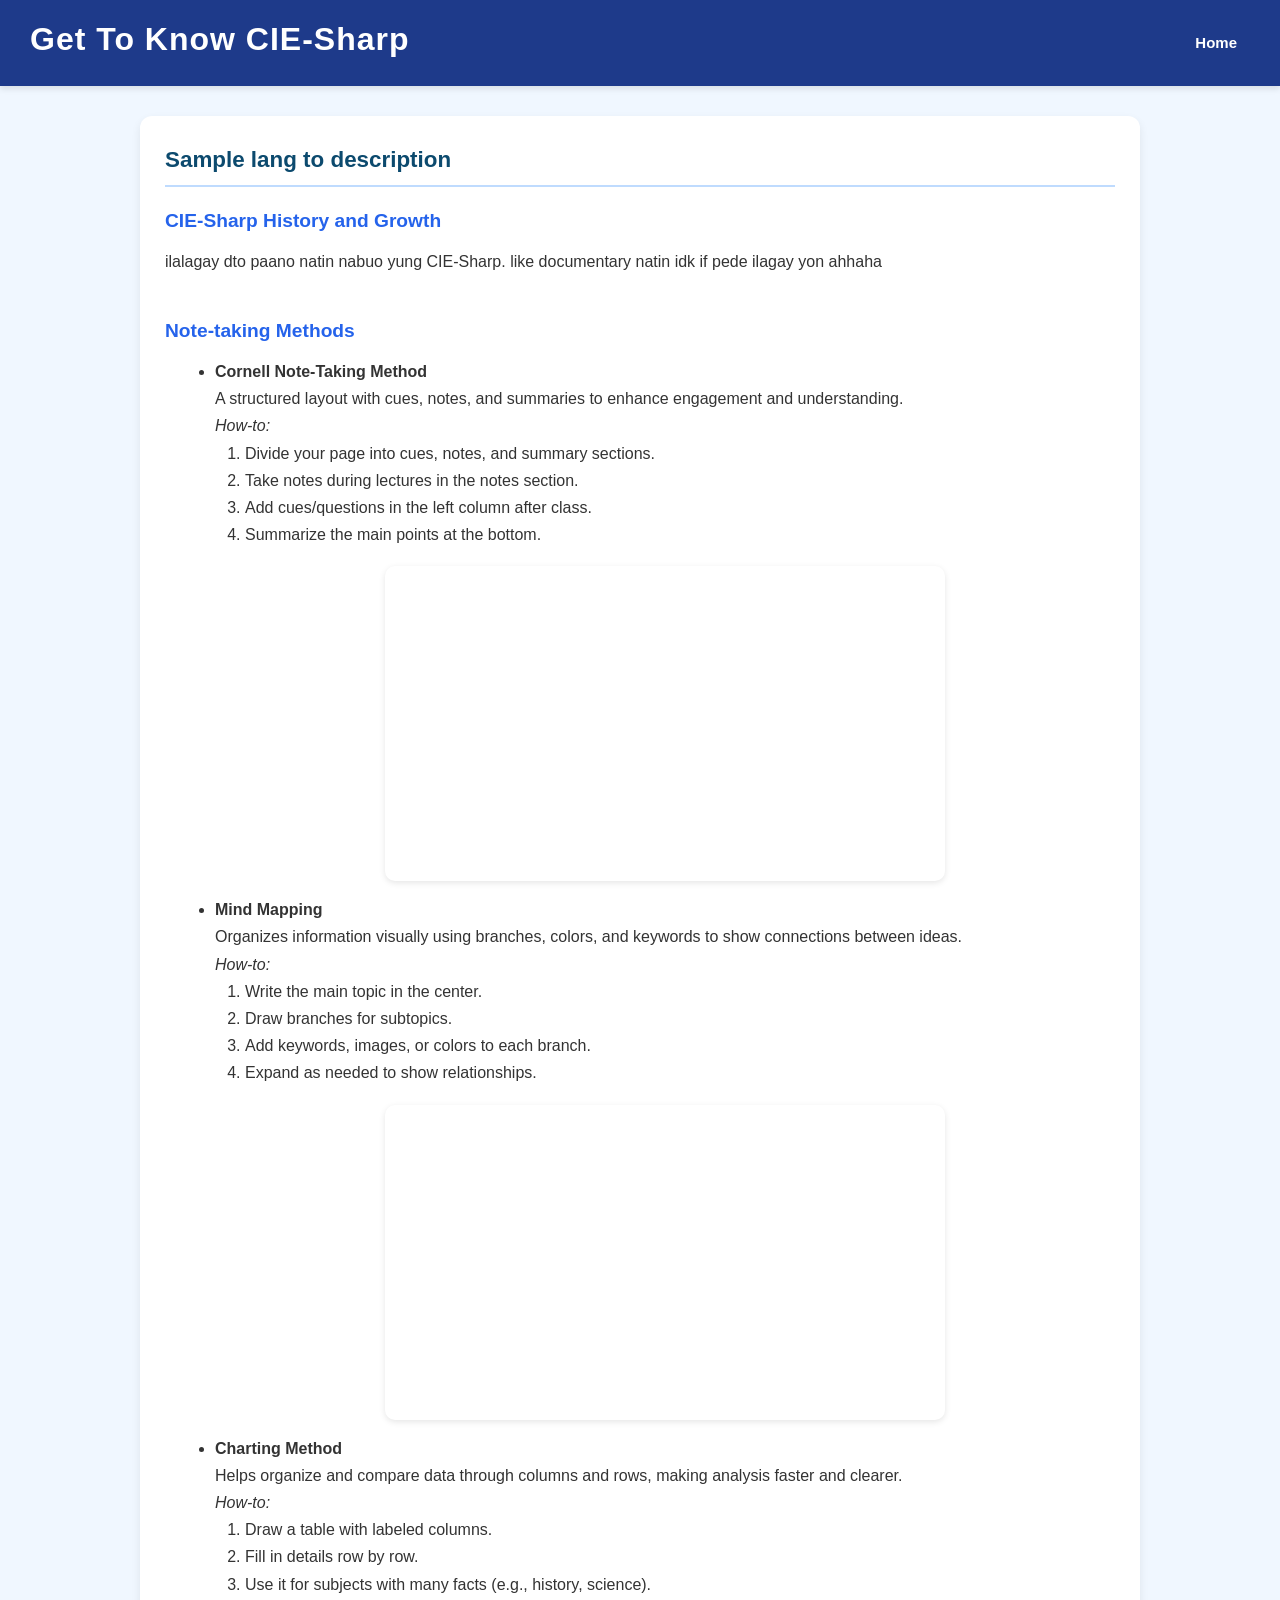
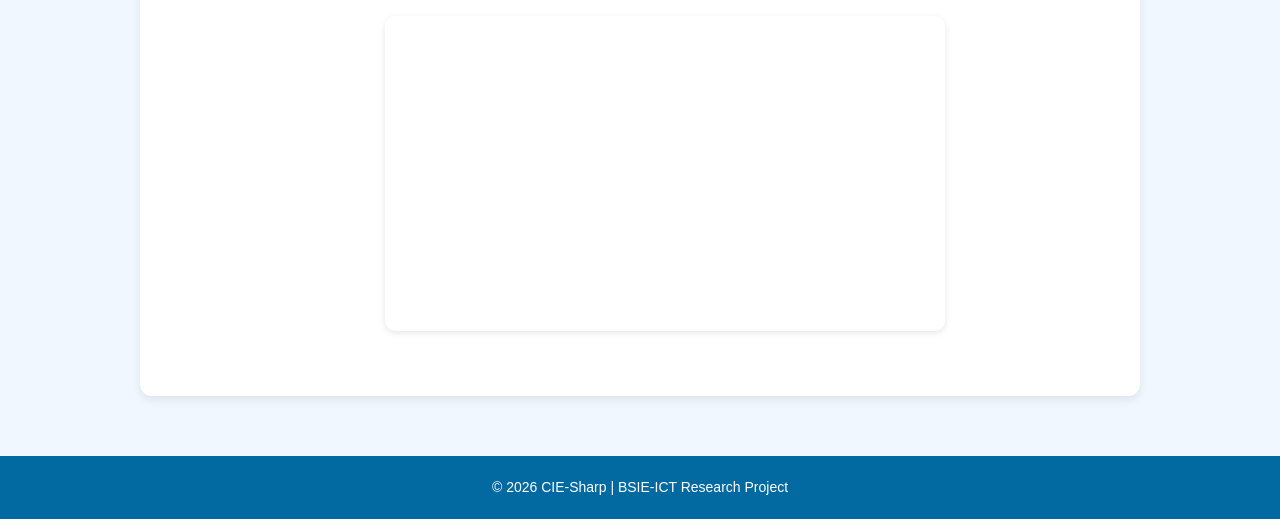
==== commit 28d60791: "color theme fixed" ====
--- a/about.html
+++ b/about.html
@@ -18,7 +18,7 @@
     <header class="ciepage-header">
 
         <h1 class="ciepage-header-title">
-            GET TO KNOW CIE-Sharp
+            Get To Know CIE-Sharp
         </h1>
 
     <nav>
--- a/style.css
+++ b/style.css
@@ -6,7 +6,7 @@
 }
 
 body{
-    background:#f4f6f9;
+    background:#f0f7ff;
     color:#333;
     line-height:1.6;
 }
@@ -104,7 +104,7 @@
 }
 
 .hero h1{
-    color:#1e3a8a;
+    color:#0c4a6e;
     font-size:46px;
     margin-bottom:20px;
 }
@@ -154,7 +154,7 @@
 }
 
 .section h2{
-    color:#1e3a8a;
+    color:#0369a1;
     margin-bottom:20px;
 }
 
@@ -185,7 +185,7 @@
 }
 
 .card h2{
-    color:#1e3a8a;
+    color:#0c4a6e;
     margin-bottom:12px;
 }
 
@@ -244,7 +244,7 @@
 }
 
 .target-users h2{
-    color:#1e3a8a;
+    color:#0c4a6e;
     margin-bottom:15px;
 }
 
@@ -253,50 +253,532 @@
    LESSON MODULES
 ========================= */
 
-.modules{
-    width:90%;
-    max-width:1100px;
-    margin:50px auto;
-    display:grid;
-    grid-template-columns:repeat(3,1fr);
-    gap:25px;
-}
-
-.modules .card{
-    margin:0;
-}
-
-.modules .card h3{
-    font-size:16px;
-}
-
-.modules .card h2{
-    font-size:22px;
-}
-
-.modules button{
-    width:100%;
-    padding:11px;
-    border:none;
-    border-radius:6px;
-    background:#2563eb;
-    color:white;
-    font-size:15px;
-    font-weight:bold;
-    cursor:pointer;
-    transition:.3s;
-}
-
-.modules button:hover{
-    background:#1d4ed8;
-    transform:translateY(-2px);
-}
-
-.modules button:disabled{
-    background:#cbd5e1;
-    color:#64748b;
-    cursor:not-allowed;
-    transform:none;
+.modules {
+    width: min(92%, 1120px);
+    max-width: 1120px;
+
+    margin: 45px auto;
+
+    display: grid;
+    grid-template-columns: repeat(3, minmax(0, 1fr));
+
+    gap: 24px;
+
+    align-items: stretch;
+}
+
+
+/* =========================
+   CARD
+========================= */
+
+.modules .module-card {
+    position: relative;
+
+    margin: 0;
+    padding: 0;
+
+    min-width: 0;
+
+    background: #f0f7ff;
+
+    border: 1px solid #bfdbfe;
+
+    border-radius: 20px;
+
+    overflow: hidden;
+
+    box-shadow:
+        0 5px 14px rgba(12, 74, 110, 0.10);
+
+    transition:
+        transform 0.25s ease,
+        box-shadow 0.25s ease;
+}
+
+
+/* Hover */
+
+.modules .module-card:hover {
+    transform: translateY(-6px);
+
+    box-shadow:
+        0 12px 28px rgba(12, 74, 110, 0.16);
+}
+
+
+/* =========================
+   IMAGE AREA
+========================= */
+
+.module-image {
+    position: relative;
+
+    width: 100%;
+    height: 155px;
+
+    overflow: hidden;
+
+    background:
+        linear-gradient(
+            135deg,
+            #93c5fd,
+            #60a5fa
+        );
+}
+
+
+/* Image */
+
+.module-image img {
+    width: 100%;
+    height: 100%;
+
+    display: block;
+
+    object-fit: cover;
+
+    transition:
+        transform 0.4s ease,
+        filter 0.3s ease;
+}
+
+
+/* Slight image zoom */
+
+.module-card:hover .module-image img {
+    transform: scale(1.05);
+}
+
+
+/* Soft overlay */
+
+.module-image::after {
+    content: "";
+
+    position: absolute;
+
+    inset: 0;
+
+    background:
+        linear-gradient(
+            to bottom,
+            rgba(2, 44, 122, 0.02),
+            rgba(2, 44, 122, 0.16)
+        );
+
+    pointer-events: none;
+}
+
+
+/* =========================
+   PROGRESS BADGE
+========================= */
+
+.module-progress {
+    position: absolute;
+
+    top: 12px;
+    left: 12px;
+
+    z-index: 2;
+
+    min-width: 48px;
+
+    padding: 5px 10px;
+
+    background: rgba(255, 252, 250, 0.90);
+
+    color: #0369a1;
+
+    border: 1px solid rgba(255,255,255,0.7);
+
+    border-radius: 20px;
+
+    font-size: 11px;
+
+    font-weight: 600;
+
+    text-align: center;
+
+    box-shadow:
+        0 2px 6px rgba(0,0,0,0.08);
+
+    backdrop-filter: blur(4px);
+}
+
+
+/* =========================
+   CARD CONTENT
+========================= */
+
+.module-content {
+    display: flex;
+
+    flex-direction: column;
+
+    min-height: 255px;
+
+    padding: 20px 20px 18px;
+}
+
+
+/* Module number */
+
+.module-number {
+    display: inline-block;
+
+    margin-bottom: 8px;
+
+    color: #4b5563;
+
+    font-size: 10px;
+
+    font-weight: 700;
+
+    letter-spacing: 1px;
+
+    text-transform: uppercase;
+}
+
+
+/* Title */
+
+.modules .module-card h2 {
+    margin: 0 0 9px;
+
+    color: #1e40af;
+
+    font-size: 19px;
+
+    line-height: 1.25;
+
+    font-weight: 600;
+}
+
+
+/* Description */
+
+.modules .module-card p {
+    margin: 0;
+
+    color: #2563eb;
+
+    font-size: 13px;
+
+    line-height: 1.55;
+}
+
+
+/* =========================
+   INFORMATION ROW
+========================= */
+
+.module-info {
+    display: flex;
+
+    align-items: center;
+
+    flex-wrap: wrap;
+
+    gap: 10px;
+
+    margin-top: auto;
+
+    margin-bottom: 14px;
+
+    padding-top: 14px;
+
+    border-top: 1px solid #0c4a6e;
+
+    color: #0369a1;
+
+    font-size: 11px;
+}
+
+
+/* =========================
+   BUTTON
+========================= */
+
+.modules .module-card button {
+    width: 100%;
+
+    min-height: 40px;
+
+    padding: 9px 14px;
+
+    border: none;
+
+    border-radius: 10px;
+
+    background: #3b82f6;
+
+    color: white;
+
+    font-size: 13px;
+
+    font-weight: 700;
+
+    cursor: pointer;
+
+    transition:
+        background 0.2s ease,
+        transform 0.2s ease;
+}
+
+
+/* Active button */
+
+.modules .module-card button:hover {
+    background: #2563eb;
+
+    transform: translateY(-2px);
+}
+
+
+/* Locked button */
+
+.modules .module-card button:disabled {
+    background: #bfdbfe;
+
+    color: #2832a0;
+
+    cursor: not-allowed;
+
+    transform: none;
+}
+
+
+/* =========================================================
+   PROGRESS SECTION
+========================================================= */
+
+.progress {
+    width: min(92%, 1120px);
+
+    max-width: 1120px;
+
+    margin: 30px auto;
+
+    padding: 24px 28px;
+
+    background: #f0f7ff;
+
+    border: 1px solid #bfdbfe;
+
+    border-radius: 18px;
+
+    box-shadow:
+        0 5px 14px rgba(12, 74, 110, 0.08);
+}
+
+
+.progress h2 {
+    margin-bottom: 12px;
+
+    color: #0c4a6e;
+
+    font-size: 18px;
+}
+
+
+/* Progress bar */
+
+.progress progress {
+    width: 100%;
+
+    height: 10px;
+
+    border: none;
+
+    border-radius: 20px;
+
+    overflow: hidden;
+}
+
+
+/* Chrome / Edge / Safari */
+
+.progress progress::-webkit-progress-bar {
+    background: #dbeafe;
+
+    border-radius: 20px;
+}
+
+.progress progress::-webkit-progress-value {
+    background: #3b82f6;
+
+    border-radius: 20px;
+}
+
+
+/* Firefox */
+
+.progress progress::-moz-progress-bar {
+    background: #3b82f6;
+
+    border-radius: 20px;
+}
+
+
+.progress p {
+    margin-top: 8px;
+
+    color: #64748b;
+
+    font-size: 12px;
+}
+
+
+/* =========================================================
+   HERO - MATCH SOFTER DESIGN
+========================================================= */
+
+.hero {
+    background:
+        linear-gradient(
+            135deg,
+            #f0f7ff,
+            #e0f2fe
+        );
+
+    padding: 65px 20px 55px;
+}
+
+
+.hero h1 {
+    color: #1e3a8a;
+
+    font-size: clamp(32px, 5vw, 46px);
+
+    font-weight: 600;
+}
+
+
+.hero p {
+    color: #475569;
+
+    font-size: 16px;
+
+    line-height: 1.7;
+}
+
+
+/* =========================================================
+   OBJECTIVE
+========================================================= */
+
+.objective {
+    width: min(92%, 900px);
+
+    background: #f0f7ff;
+
+    border: 1px solid #bfdbfe;
+
+    border-radius: 18px;
+
+    box-shadow:
+        0 5px 14px rgba(29, 78, 137, 0.08);
+}
+
+
+.objective h2 {
+    color: #1e40af;
+}
+
+
+.objective p {
+    color: #475569;
+}
+
+
+/* =========================================================
+   RESPONSIVE TABLET
+========================================================= */
+
+@media (max-width: 900px) {
+
+    .modules {
+        grid-template-columns:
+            repeat(2, minmax(0, 1fr));
+
+        gap: 20px;
+    }
+
+    .module-image {
+        height: 150px;
+    }
+
+}
+
+
+/* =========================================================
+   RESPONSIVE PHONE
+========================================================= */
+
+@media (max-width: 650px) {
+
+    .modules {
+        width: min(92%, 550px);
+
+        grid-template-columns: 1fr;
+
+        gap: 20px;
+
+        margin-top: 30px;
+    }
+
+
+    .module-image {
+        height: 175px;
+    }
+
+
+    .module-content {
+        min-height: 230px;
+
+        padding: 18px;
+    }
+
+
+    .modules .module-card h2 {
+        font-size: 18px;
+    }
+
+
+    .modules .module-card p {
+        font-size: 13px;
+    }
+
+
+    .module-info {
+        font-size: 11px;
+    }
+
+}
+
+
+/* =========================================================
+   VERY SMALL PHONES
+========================================================= */
+
+@media (max-width: 380px) {
+
+    .module-image {
+        height: 150px;
+    }
+
+
+    .module-content {
+        padding: 16px;
+    }
+
+
+    .modules .module-card h2 {
+        font-size: 17px;
+    }
+
 }
 
 
@@ -346,7 +828,7 @@
 }
 
 .objective h2{
-    color:#1e3a8a;
+    color:#0c4a6e;
     margin-bottom:15px;
 }
 
@@ -368,7 +850,7 @@
 }
 
 .lesson-content h2{
-    color:#1e3a8a;
+    color:#0c4a6e;
     margin-bottom:15px;
 }
 
@@ -389,8 +871,8 @@
 ========================= */
 
 .code-box{
-    background:#1e293b;
-    color:#e2e8f0;
+    background:#0f172a;
+    color:#dbeafe;
     padding:20px;
     border-radius:8px;
     margin:20px 0;
@@ -414,7 +896,7 @@
 }
 
 .game-area h2{
-    color:#1e3a8a;
+    color:#0c4a6e;
     margin-bottom:15px;
 }
 
@@ -462,7 +944,7 @@
 }
 
 .info-content h2{
-    color:#1e3a8a;
+    color:#0c4a6e;
     margin-bottom:15px;
 }
 
@@ -484,7 +966,7 @@
 }
 
 .close-btn:hover{
-    color:#1e3a8a;
+    color:#0c4a6e;
     transform:scale(1.1);
 }
 
@@ -505,14 +987,14 @@
 }
 
 .researcher-list{
-    background:#f4f6f9;
+    background:#dbeafe;
     padding:15px;
     border-radius:8px;
     margin:20px 0;
 }
 
 .researcher-list p{
-    color:#1e3a8a;
+    color:#0369a1;
     font-weight:bold;
     margin:8px 0;
 }
@@ -528,7 +1010,7 @@
 /* FOOTER */
 
 footer{
-    background:#1e3a8a;
+    background:#0369a1;
     color:white;
     text-align:center;
     padding:20px;
@@ -709,7 +1191,7 @@
 
 .researcher-title{
     text-align:center;
-    color:#1e3a8a;
+    color:#0c4a6e;
     font-size:25px;
     margin:0 30px 15px;
     flex-shrink:0;
@@ -726,7 +1208,7 @@
 
 .researcher-counter span{
     display:inline-block;
-    background:#1e3a8a;
+    background:#0369a1;
     color:white;
     padding:5px 13px;
     border-radius:20px;
@@ -760,9 +1242,9 @@
 
     border-radius:12px;
 
-    background:#f4f6f9;
-
-    border:3px solid #e2e8f0;
+    background:#dbeafe;
+
+    border:3px solid #bfdbfe;
 }
 
 .researcher-image img{
@@ -782,7 +1264,7 @@
 }
 
 .researcher-info h2{
-    color:#1e3a8a;
+    color:#0c4a6e;
     font-size:24px;
     margin-bottom:5px;
 }
@@ -848,7 +1330,7 @@
 /* ONLY ONE 1 / 5 */
 
 #researcherNumberBottom{
-    color:#1e3a8a;
+    color:#0369a1;
     font-size:15px;
     font-weight:bold;
     text-align:center;
@@ -929,7 +1411,7 @@
 }
 
 .research-team-summary h2{
-    color:#1e3a8a;
+    color:#0c4a6e;
     margin-bottom:15px;
 }
 
@@ -958,7 +1440,7 @@
 }
 
 .researcher-list p{
-    color:#1e3a8a;
+    color:#0369a1;
 
     font-weight:bold;
 
@@ -975,7 +1457,7 @@
 
     margin:20px auto 10px;
 
-    background:#1e3a8a;
+    background:#0369a1;
 
     color:white;
 
@@ -993,7 +1475,7 @@
 }
 
 .exit-researcher-btn:hover{
-    background:#172554;
+    background:#0c4a6e;
 
     transform:translateY(-2px);
 }
@@ -1128,7 +1610,7 @@
 ================================ */
 
 .curriculum-header {
-    background: #1c2d61;
+    background: #2a54c5;
     color: white;
     text-align: center;
     padding: 55px 20px 50px;
@@ -1146,7 +1628,7 @@
     margin: 12px auto 0;
     font-size: 13px;
     line-height: 1.5;
-    color: #d9deee;
+    color: #dbeafe;
 }
 
 
@@ -1192,8 +1674,8 @@
 
 .level-badge {
     display: inline-block;
-    background: #e7efff;
-    color: #5274bd;
+    background: #e0f2fe;
+    color: #0369a1;
     font-size: 9px;
     font-weight: bold;
     letter-spacing: 0.5px;
@@ -1204,14 +1686,14 @@
 
 .curriculum-content h2 {
     margin: 0 0 10px;
-    color: #4b5d8c;
+    color: #0369a1;
     font-size: px;
     font-weight: 400;
 }
 
 .curriculum-content p {
     margin: 0 0 18px;
-    color: #25336d;
+    color: #0c4a6e;
     font-size: 20px;
     line-height: 1.6;
 }
@@ -1378,7 +1860,7 @@
   grid-template-columns: repeat(auto-fit, minmax(220px, 1fr)); 
   gap: 20px;
   padding: 50px 20px;
-  background: #ffe4ec; 
+  background: #dbeafe; 
 }
 
 .value-card {
@@ -1390,7 +1872,7 @@
 }
 
 .value-card h3 {
-  color: #d6336c; 
+  color: #0369a1; 
   margin-bottom: 10px;
 }
 
@@ -1407,8 +1889,8 @@
    IMAGE BOX STYLING
 -------------------- */
 .image-box {
-  background: #fff0f5;
-  border: 2px solid #ffe4e9;
+  background: #e0f2fe;
+  border: 2px solid #bfdbfe;
   border-radius: 12px;
   padding: 16px;
   box-shadow: 0 2px 8px rgba(0,0,0,0.06);
@@ -1441,7 +1923,7 @@
     padding: 0;
     font-family: "Segoe UI", Arial, sans-serif;
     line-height: 1.7;
-    background-color: #d6d3f0;
+    background-color: #f0f7ff;
     color: #333;
 }
 
@@ -1449,12 +1931,7 @@
 /* HEADER */
 
 .ciepage .ciepage-header {
-    background: linear-gradient(
-        90deg,
-        #c2a8f9,
-        #4a3ce6,
-        #6077fa
-    );
+    background: #1e3a8a;
     color: #fff;
     padding: 20px 0;
     text-align: center;
@@ -1500,8 +1977,8 @@
 /* SECTION HEADINGS */
 
 .ciepage .ciepage-section-title {
-    color: #3c33ea;
-    border-bottom: 2px solid #a8b1f9;
+    color: #0c4a6e;
+    border-bottom: 2px solid #bfdbfe;
     padding-bottom: 6px;
     margin-bottom: 18px;
     font-size: 1.4rem;
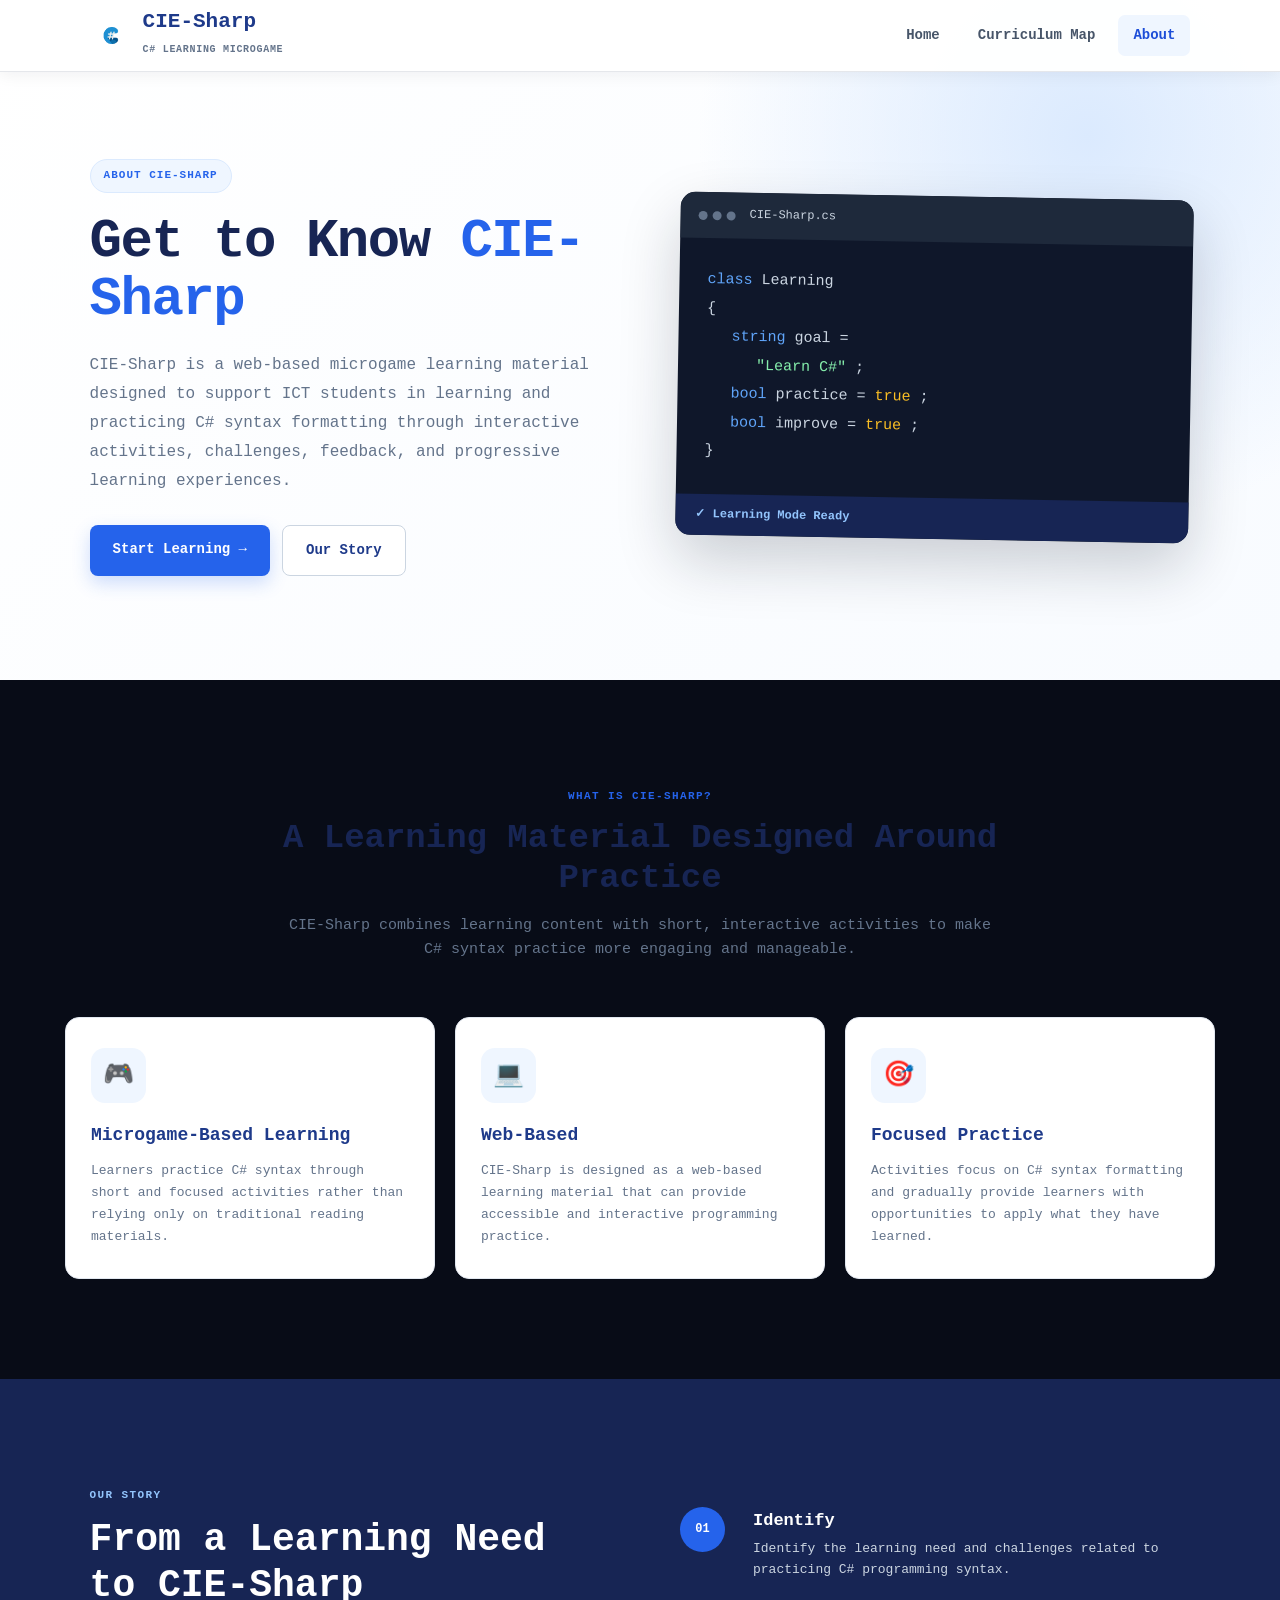
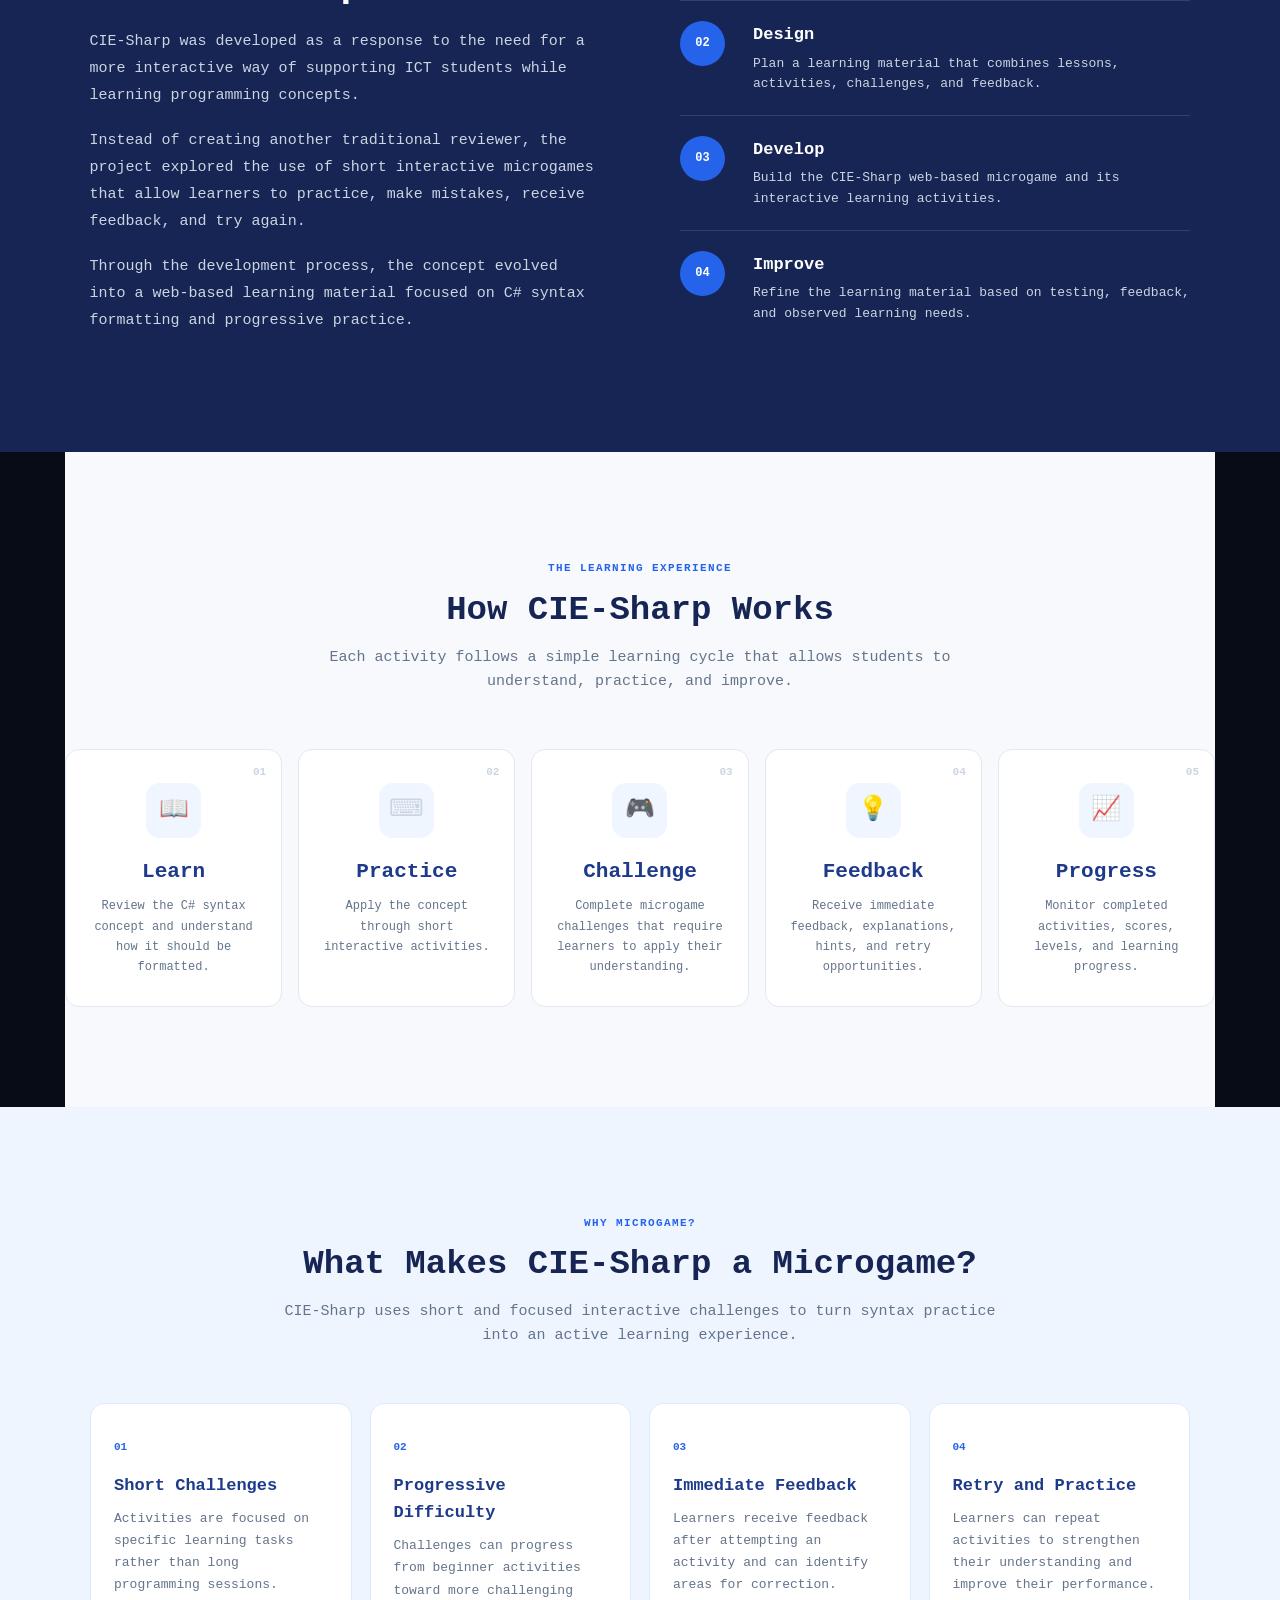
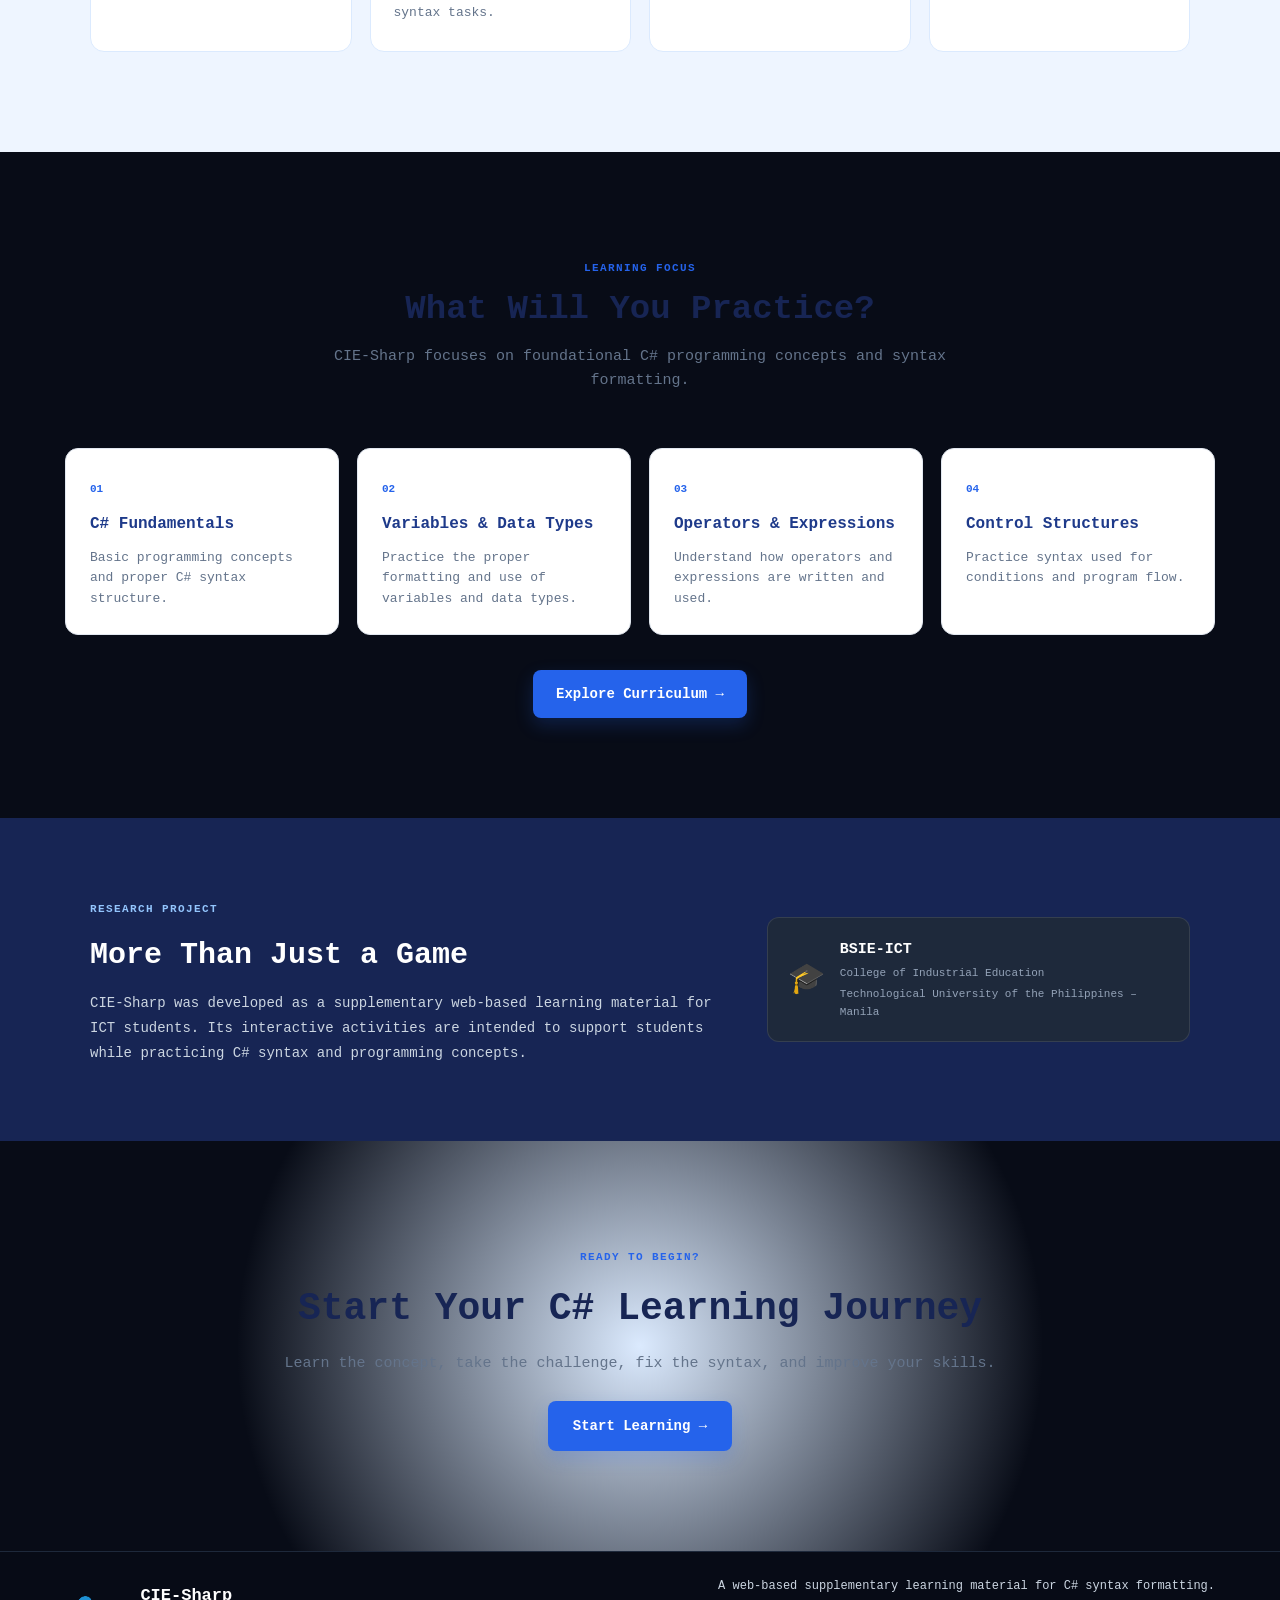
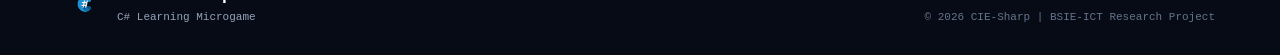
==== commit c234295f: "v3 revision" ====
--- a/about.html
+++ b/about.html
@@ -2,284 +2,947 @@
 <html lang="en">
 
 <head>
+
     <meta charset="UTF-8">
-    <meta name="viewport" content="width=device-width, initial-scale=1.0, viewport-fit=cover">
-
-    <title>CIE-Sharp Background</title>
-
-    <!-- Your existing CSS file -->
+    <meta name="viewport" content="width=device-width, initial-scale=1.0">
+
+    <title>About CIE-Sharp | C# Learning Microgame</title>
+
     <link rel="stylesheet" href="style.css">
+
 </head>
 
-<body class="ciepage">
-
-    <!-- HEADER -->
-
-    <header class="ciepage-header">
-
-        <h1 class="ciepage-header-title">
-            Get To Know CIE-Sharp
-        </h1>
+<body>
+
+
+<!-- =========================
+     HEADER
+========================= -->
+
+<header class="about-header">
+
+    <div class="about-brand">
+
+        <img
+            src="images/cie-sharp-logo.png"
+            alt="CIE-Sharp Logo"
+        >
+
+        <div>
+
+            <h2>CIE-Sharp</h2>
+
+            <span>
+                C# Learning Microgame
+            </span>
+
+        </div>
+
+    </div>
+
 
     <nav>
-        <a href="index.html">Home</a>
+
+        <a href="index.html">
+            Home
+        </a>
+
+        <a href="curriculum.html">
+            Curriculum Map
+        </a>
+
+        <a href="about.html" class="active">
+            About
+        </a>
+
     </nav>
 
-    </header>
-
-    <!-- MAIN CONTENT -->
-
-    <section class="ciepage-section">
-
-        <main
-            class="ciepage-container"
-            id="study-skills"
-            aria-labelledby="study-skills-heading"
-            data-aos="fade-up"
-        >
-
-            <!-- Main Heading -->
-            <h3
-                class="ciepage-section-title"
-                id="study-skills-heading"
+</header>
+
+
+
+<!-- =========================
+     HERO
+========================= -->
+
+<section class="about-hero">
+
+    <div class="about-hero-content">
+
+
+        <div class="about-hero-text">
+
+            <span class="hero-label">
+                ABOUT CIE-SHARP
+            </span>
+
+            <h1>
+                Get to Know
+                <span>CIE-Sharp</span>
+            </h1>
+
+            <p>
+                CIE-Sharp is a web-based microgame learning material
+                designed to support ICT students in learning and
+                practicing C# syntax formatting through interactive
+                activities, challenges, feedback, and progressive
+                learning experiences.
+            </p>
+
+            <div class="hero-actions">
+
+                <a
+                    href="lesson.html"
+                    class="about-btn primary">
+                    Start Learning →
+                </a>
+
+                <a
+                    href="#our-story"
+                    class="about-btn secondary">
+                    Our Story
+                </a>
+
+            </div>
+
+        </div>
+
+
+        <!-- CODE VISUAL -->
+
+        <div class="about-code-window">
+
+            <div class="code-top">
+
+                <div class="code-dots">
+
+                    <span></span>
+                    <span></span>
+                    <span></span>
+
+                </div>
+
+                <span>
+                    CIE-Sharp.cs
+                </span>
+
+            </div>
+
+
+            <div class="code-body">
+
+                <p>
+                    <span class="keyword">
+                        class
+                    </span>
+                    Learning
+                </p>
+
+                <p>{</p>
+
+                <p class="indent">
+
+                    <span class="keyword">
+                        string
+                    </span>
+
+                    goal =
+
+                </p>
+
+                <p class="indent-2">
+
+                    <span class="string">
+                        "Learn C#"
+                    </span>;
+
+                </p>
+
+                <p class="indent">
+
+                    <span class="keyword">
+                        bool
+                    </span>
+
+                    practice =
+
+                    <span class="value">
+                        true
+                    </span>;
+
+                </p>
+
+                <p class="indent">
+
+                    <span class="keyword">
+                        bool
+                    </span>
+
+                    improve =
+
+                    <span class="value">
+                        true
+                    </span>;
+
+                </p>
+
+                <p>}</p>
+
+            </div>
+
+
+            <div class="code-status">
+
+                ✓ Learning Mode Ready
+
+            </div>
+
+        </div>
+
+    </div>
+
+</section>
+
+
+
+<!-- =========================
+     WHAT IS CIE-SHARP
+========================= -->
+
+<section class="about-section">
+
+    <div class="section-heading">
+
+        <span class="section-label">
+            WHAT IS CIE-SHARP?
+        </span>
+
+        <h2>
+            A Learning Material Designed Around Practice
+        </h2>
+
+        <p>
+            CIE-Sharp combines learning content with short,
+            interactive activities to make C# syntax practice
+            more engaging and manageable.
+        </p>
+
+    </div>
+
+
+    <div class="about-intro-grid">
+
+
+        <div class="intro-card">
+
+            <div class="intro-icon">
+                🎮
+            </div>
+
+            <h3>
+                Microgame-Based Learning
+            </h3>
+
+            <p>
+                Learners practice C# syntax through short
+                and focused activities rather than relying
+                only on traditional reading materials.
+            </p>
+
+        </div>
+
+
+        <div class="intro-card">
+
+            <div class="intro-icon">
+                💻
+            </div>
+
+            <h3>
+                Web-Based
+            </h3>
+
+            <p>
+                CIE-Sharp is designed as a web-based learning
+                material that can provide accessible and
+                interactive programming practice.
+            </p>
+
+        </div>
+
+
+        <div class="intro-card">
+
+            <div class="intro-icon">
+                🎯
+            </div>
+
+            <h3>
+                Focused Practice
+            </h3>
+
+            <p>
+                Activities focus on C# syntax formatting and
+                gradually provide learners with opportunities
+                to apply what they have learned.
+            </p>
+
+        </div>
+
+    </div>
+
+</section>
+
+
+
+<!-- =========================
+     OUR STORY
+========================= -->
+
+<section
+    class="story-section"
+    id="our-story"
+>
+
+    <div class="story-container">
+
+
+        <div class="story-text">
+
+            <span class="section-label">
+                OUR STORY
+            </span>
+
+            <h2>
+                From a Learning Need
+                to CIE-Sharp
+            </h2>
+
+            <p>
+                CIE-Sharp was developed as a response to the need
+                for a more interactive way of supporting ICT
+                students while learning programming concepts.
+            </p>
+
+            <p>
+                Instead of creating another traditional reviewer,
+                the project explored the use of short interactive
+                microgames that allow learners to practice,
+                make mistakes, receive feedback, and try again.
+            </p>
+
+            <p>
+                Through the development process, the concept
+                evolved into a web-based learning material focused
+                on C# syntax formatting and progressive practice.
+            </p>
+
+        </div>
+
+
+        <div class="story-timeline">
+
+
+            <div class="timeline-item">
+
+                <div class="timeline-number">
+                    01
+                </div>
+
+                <div>
+
+                    <h3>
+                        Identify
+                    </h3>
+
+                    <p>
+                        Identify the learning need and challenges
+                        related to practicing C# programming syntax.
+                    </p>
+
+                </div>
+
+            </div>
+
+
+            <div class="timeline-item">
+
+                <div class="timeline-number">
+                    02
+                </div>
+
+                <div>
+
+                    <h3>
+                        Design
+                    </h3>
+
+                    <p>
+                        Plan a learning material that combines
+                        lessons, activities, challenges, and
+                        feedback.
+                    </p>
+
+                </div>
+
+            </div>
+
+
+            <div class="timeline-item">
+
+                <div class="timeline-number">
+                    03
+                </div>
+
+                <div>
+
+                    <h3>
+                        Develop
+                    </h3>
+
+                    <p>
+                        Build the CIE-Sharp web-based microgame
+                        and its interactive learning activities.
+                    </p>
+
+                </div>
+
+            </div>
+
+
+            <div class="timeline-item">
+
+                <div class="timeline-number">
+                    04
+                </div>
+
+                <div>
+
+                    <h3>
+                        Improve
+                    </h3>
+
+                    <p>
+                        Refine the learning material based on
+                        testing, feedback, and observed learning
+                        needs.
+                    </p>
+
+                </div>
+
+            </div>
+
+        </div>
+
+    </div>
+
+</section>
+
+
+
+<!-- =========================
+     HOW IT WORKS
+========================= -->
+
+<section class="about-section workflow-section">
+
+    <div class="section-heading">
+
+        <span class="section-label">
+            THE LEARNING EXPERIENCE
+        </span>
+
+        <h2>
+            How CIE-Sharp Works
+        </h2>
+
+        <p>
+            Each activity follows a simple learning cycle that
+            allows students to understand, practice, and improve.
+        </p>
+
+    </div>
+
+
+    <div class="workflow-grid">
+
+
+        <div class="workflow-card">
+
+            <span class="workflow-number">
+                01
+            </span>
+
+            <div class="workflow-icon">
+                📖
+            </div>
+
+            <h3>
+                Learn
+            </h3>
+
+            <p>
+                Review the C# syntax concept and understand
+                how it should be formatted.
+            </p>
+
+        </div>
+
+
+        <div class="workflow-card">
+
+            <span class="workflow-number">
+                02
+            </span>
+
+            <div class="workflow-icon">
+                ⌨
+            </div>
+
+            <h3>
+                Practice
+            </h3>
+
+            <p>
+                Apply the concept through short interactive
+                activities.
+            </p>
+
+        </div>
+
+
+        <div class="workflow-card">
+
+            <span class="workflow-number">
+                03
+            </span>
+
+            <div class="workflow-icon">
+                🎮
+            </div>
+
+            <h3>
+                Challenge
+            </h3>
+
+            <p>
+                Complete microgame challenges that require
+                learners to apply their understanding.
+            </p>
+
+        </div>
+
+
+        <div class="workflow-card">
+
+            <span class="workflow-number">
+                04
+            </span>
+
+            <div class="workflow-icon">
+                💡
+            </div>
+
+            <h3>
+                Feedback
+            </h3>
+
+            <p>
+                Receive immediate feedback, explanations,
+                hints, and retry opportunities.
+            </p>
+
+        </div>
+
+
+        <div class="workflow-card">
+
+            <span class="workflow-number">
+                05
+            </span>
+
+            <div class="workflow-icon">
+                📈
+            </div>
+
+            <h3>
+                Progress
+            </h3>
+
+            <p>
+                Monitor completed activities, scores,
+                levels, and learning progress.
+            </p>
+
+        </div>
+
+    </div>
+
+</section>
+
+
+
+<!-- =========================
+     MICROGAME FEATURES
+========================= -->
+
+<section class="microgame-section">
+
+    <div class="section-heading">
+
+        <span class="section-label">
+            WHY MICROGAME?
+        </span>
+
+        <h2>
+            What Makes CIE-Sharp a Microgame?
+        </h2>
+
+        <p>
+            CIE-Sharp uses short and focused interactive
+            challenges to turn syntax practice into an
+            active learning experience.
+        </p>
+
+    </div>
+
+
+    <div class="microgame-grid">
+
+
+        <div class="microgame-card">
+
+            <span>
+                01
+            </span>
+
+            <h3>
+                Short Challenges
+            </h3>
+
+            <p>
+                Activities are focused on specific learning
+                tasks rather than long programming sessions.
+            </p>
+
+        </div>
+
+
+        <div class="microgame-card">
+
+            <span>
+                02
+            </span>
+
+            <h3>
+                Progressive Difficulty
+            </h3>
+
+            <p>
+                Challenges can progress from beginner activities
+                toward more challenging syntax tasks.
+            </p>
+
+        </div>
+
+
+        <div class="microgame-card">
+
+            <span>
+                03
+            </span>
+
+            <h3>
+                Immediate Feedback
+            </h3>
+
+            <p>
+                Learners receive feedback after attempting
+                an activity and can identify areas for correction.
+            </p>
+
+        </div>
+
+
+        <div class="microgame-card">
+
+            <span>
+                04
+            </span>
+
+            <h3>
+                Retry and Practice
+            </h3>
+
+            <p>
+                Learners can repeat activities to strengthen
+                their understanding and improve their performance.
+            </p>
+
+        </div>
+
+    </div>
+
+</section>
+
+
+
+<!-- =========================
+     LEARNING FOCUS
+========================= -->
+
+<section class="about-section">
+
+    <div class="section-heading">
+
+        <span class="section-label">
+            LEARNING FOCUS
+        </span>
+
+        <h2>
+            What Will You Practice?
+        </h2>
+
+        <p>
+            CIE-Sharp focuses on foundational C# programming
+            concepts and syntax formatting.
+        </p>
+
+    </div>
+
+
+    <div class="topics-grid">
+
+
+        <div class="topic-card">
+
+            <span>
+                01
+            </span>
+
+            <h3>
+                C# Fundamentals
+            </h3>
+
+            <p>
+                Basic programming concepts and proper
+                C# syntax structure.
+            </p>
+
+        </div>
+
+
+        <div class="topic-card">
+
+            <span>
+                02
+            </span>
+
+            <h3>
+                Variables & Data Types
+            </h3>
+
+            <p>
+                Practice the proper formatting and use
+                of variables and data types.
+            </p>
+
+        </div>
+
+
+        <div class="topic-card">
+
+            <span>
+                03
+            </span>
+
+            <h3>
+                Operators & Expressions
+            </h3>
+
+            <p>
+                Understand how operators and expressions
+                are written and used.
+            </p>
+
+        </div>
+
+
+        <div class="topic-card">
+
+            <span>
+                04
+            </span>
+
+            <h3>
+                Control Structures
+            </h3>
+
+            <p>
+                Practice syntax used for conditions
+                and program flow.
+            </p>
+
+        </div>
+
+    </div>
+
+
+    <div class="center-button">
+
+        <a
+            href="curriculum.html"
+            class="about-btn primary">
+
+            Explore Curriculum →
+
+        </a>
+
+    </div>
+
+</section>
+
+
+
+<!-- =========================
+     RESEARCH PURPOSE
+========================= -->
+
+<section class="research-section">
+
+    <div class="research-container">
+
+        <div>
+
+            <span class="section-label">
+                RESEARCH PROJECT
+            </span>
+
+            <h2>
+                More Than Just a Game
+            </h2>
+
+            <p>
+                CIE-Sharp was developed as a supplementary
+                web-based learning material for ICT students.
+                Its interactive activities are intended to
+                support students while practicing C# syntax
+                and programming concepts.
+            </p>
+
+        </div>
+
+
+        <div class="research-box">
+
+            <div class="research-icon">
+                🎓
+            </div>
+
+            <div>
+
+                <strong>
+                    BSIE-ICT
+                </strong>
+
+                <span>
+                    College of Industrial Education
+                </span>
+
+                <span>
+                    Technological University of the
+                    Philippines – Manila
+                </span>
+
+            </div>
+
+        </div>
+
+    </div>
+
+</section>
+
+
+
+<!-- =========================
+     CALL TO ACTION
+========================= -->
+
+<section class="about-cta">
+
+    <span class="section-label">
+        READY TO BEGIN?
+    </span>
+
+    <h2>
+        Start Your C# Learning Journey
+    </h2>
+
+    <p>
+        Learn the concept, take the challenge,
+        fix the syntax, and improve your skills.
+    </p>
+
+    <a
+        href="Main Menu/lesson.html"
+        class="cta-button">
+
+        Start Learning →
+
+    </a>
+
+</section>
+
+
+
+<!-- =========================
+     FOOTER
+========================= -->
+
+<footer>
+
+    <div class="footer-content">
+
+        <div class="footer-brand">
+
+            <img
+                src="images/cie-sharp-logo.png"
+                alt="CIE-Sharp Logo"
             >
-                Sample lang to description
-            </h3>
-
-
-            <!-- CIE-SHARP HISTORY-->
-
-            <article
-                class="ciepage-article-hover"
-                id="methods"
-                aria-labelledby="methods-heading"
-                data-aos="zoom-in"
-                data-aos-delay="100"
-            >
-
-                <h4
-                    class="ciepage-subsection-title"
-                    id="methods-heading"
-                >
-                    CIE-Sharp History and Growth
-                </h4>
+
+            <div>
+
+                <strong>
+                    CIE-Sharp
+                </strong>
 
                 <p>
-                    ilalagay dto paano natin nabuo yung CIE-Sharp.
-                    like documentary natin idk if pede ilagay yon ahhaha
+                    C# Learning Microgame
                 </p>
 
-            </article>
-
-
-            <!-- NOTE-TAKING METHODS -->
-
-            <article
-                class="ciepage-article-hover"
-                id="note-taking"
-                aria-labelledby="note-taking-heading"
-                data-aos="zoom-in"
-                data-aos-delay="150"
-            >
-
-                <h4
-                    class="ciepage-subsection-title"
-                    id="note-taking-heading"
-                >
-                    Note-taking Methods
-                </h4>
-
-                <ul class="ciepage-list">
-
-
-                    <!-- Cornell Method -->
-
-                    <li class="ciepage-list-item">
-
-                        <strong>
-                            Cornell Note-Taking Method
-                        </strong>
-
-                        <p>
-                            A structured layout with cues, notes,
-                            and summaries to enhance engagement
-                            and understanding.
-                        </p>
-
-                        <p>
-                            <em>How-to:</em>
-                        </p>
-
-                        <ol class="ciepage-numbered-list">
-
-                            <li>
-                                Divide your page into cues,
-                                notes, and summary sections.
-                            </li>
-
-                            <li>
-                                Take notes during lectures
-                                in the notes section.
-                            </li>
-
-                            <li>
-                                Add cues/questions in the left
-                                column after class.
-                            </li>
-
-                            <li>
-                                Summarize the main points
-                                at the bottom.
-                            </li>
-
-                        </ol>
-
-
-                        <iframe
-                            class="ciepage-video"
-                            width="560"
-                            height="315"
-                            src="https://www.youtube.com/embed/nX-xshA_0m8"
-                            title="Cornell Note-Taking"
-                            frameborder="0"
-                            allowfullscreen>
-                        </iframe>
-
-                    </li>
-
-                    <!-- Mind Mapping -->
-
-                    <li class="ciepage-list-item">
-
-                        <strong>
-                            Mind Mapping
-                        </strong>
-
-                        <p>
-                            Organizes information visually using
-                            branches, colors, and keywords to show
-                            connections between ideas.
-                        </p>
-
-                        <p>
-                            <em>How-to:</em>
-                        </p>
-
-                        <ol class="ciepage-numbered-list">
-
-                            <li>
-                                Write the main topic in the center.
-                            </li>
-
-                            <li>
-                                Draw branches for subtopics.
-                            </li>
-
-                            <li>
-                                Add keywords, images, or colors
-                                to each branch.
-                            </li>
-
-                            <li>
-                                Expand as needed to show
-                                relationships.
-                            </li>
-
-                        </ol>
-
-                        <iframe
-                            class="ciepage-video"
-                            width="560"
-                            height="315"
-                            src="https://www.youtube.com/embed/xCyjFipytRE"
-                            title="Mind Mapping"
-                            frameborder="0"
-                            allowfullscreen>
-                        </iframe>
-
-                    </li>
-
-                    <!-- Charting Method -->
-
-                    <li class="ciepage-list-item">
-
-                        <strong>
-                            Charting Method
-                        </strong>
-
-                        <p>
-                            Helps organize and compare data through
-                            columns and rows, making analysis faster
-                            and clearer.
-                        </p>
-
-                        <p>
-                            <em>How-to:</em>
-                        </p>
-
-                        <ol class="ciepage-numbered-list">
-
-                            <li>
-                                Draw a table with labeled columns.
-                            </li>
-
-                            <li>
-                                Fill in details row by row.
-                            </li>
-
-                            <li>
-                                Use it for subjects with many facts
-                                (e.g., history, science).
-                            </li>
-
-                        </ol>
-
-                        <iframe
-                            class="ciepage-video"
-                            width="560"
-                            height="315"
-                            src="https://www.youtube.com/embed/YCqqkGUsNxo"
-                            title="Charting Method"
-                            frameborder="0"
-                            allowfullscreen>
-                        </iframe>
-                    </li>
-                </ul>
-            </article>
-        </main>
-    </section>  
-    
-<div class="floating-actions" aria-label="Quick actions">
-    <button
-        id="backToTop"
-        class="floating-action back-to-top"
-        type="button"
-        aria-label="Back to top"
-        title="Back to top"
-    >
-        ↑
-    </button>
-</div>
-
-<!-- FOOTER -->
-<footer>
-    <p>
-        © 2026 CIE-Sharp | BSIE-ICT Research Project
-    </p>
+            </div>
+
+        </div>
+
+
+        <div class="footer-text">
+
+            <p>
+                A web-based supplementary learning material
+                for C# syntax formatting.
+            </p>
+
+            <span>
+                © 2026 CIE-Sharp | BSIE-ICT Research Project
+            </span>
+
+        </div>
+
+    </div>
+
 </footer>
 
-<script src="script.js"></script>
-
-    <!-- BOOTSTRAP -->
-
-    <script src="https://cdn.jsdelivr.net/npm/bootstrap@5.3.3/dist/js/bootstrap.bundle.min.js"></script>
-    <script src="https://cdn.jsdelivr.net/npm/aos@2.3.4/dist/aos.js"></script>
-
-    <script>
-        AOS.init({
-            duration: 1000,
-            once: true
-        });
-    </script>
+
 </body>
+
 </html>
--- a/style.css
+++ b/style.css
@@ -1,1262 +1,3215 @@
+/* =========================
+   ABOUT
+========================= */
+
 *{
     margin:0;
     padding:0;
     box-sizing:border-box;
+}
+
+html{
+    scroll-behavior:smooth;
+}
+
+body{
     font-family:Arial, Helvetica, sans-serif;
-}
-
-body{
-    background:#f0f7ff;
-    color:#333;
+    background:#f7f9fc;
+    color:#1e293b;
     line-height:1.6;
 }
 
 
-/*HEADER */
-
-header{
-    background:#1e3a8a;
-    color:white;
-    padding:14px 50px;
-    display:flex;
-    align-items:center;
-    justify-content:space-between;
-    min-height:75px;
-    box-shadow:0 2px 8px rgba(0,0,0,.12);
-}
-
-.logo{
-    display:flex;
-    align-items:center;
-    gap:12px;
-}
-
-.logo img{
-    width:70px;
-    height:70px;
-    object-fit:contain;
-}
-
-.logo h2{
-    font-size:25px;
-    margin:0;
-    line-height:1.1;
-    letter-spacing:.5px;
-}
-
-.logo span{
-    display:block;
-    font-size:12px;
-    color:#dbeafe;
-    margin-top:3px;
-}
-
-nav{
-    display:flex;
-    align-items:center;
-    gap:8px;
-}
-
-nav a{
-    color:white;
-    text-decoration:none;
-    font-size:15px;
-    font-weight:bold;
-    padding:9px 13px;
-    border-radius:6px;
-    transition:.3s;
-}
-
-nav a:hover{
-    background:#2563eb;
-    color:white;
-}
-
-
-/* =========================
-   BACK BUTTON
-========================= */
-
-.back-btn{
-    color:white;
-    background:#2563eb;
-    text-decoration:none;
-    padding:9px 15px;
-    border-radius:6px;
-    font-size:14px;
-    font-weight:bold;
-    transition:.3s;
-}
-
-.back-btn:hover{
-    background:#1d4ed8;
-    transform:translateX(-3px);
-}
-
-
-/* HERO */
-
-.hero{
-    background:white;
-    text-align:center;
-    padding:80px 20px;
-    animation:fadeIn .7s ease;
-}
-
-.hero h1{
-    color:#0c4a6e;
-    font-size:46px;
-    margin-bottom:20px;
-}
-
-.hero p{
-    max-width:750px;
-    margin:0 auto 30px;
-    font-size:18px;
-    color:#555;
-}
-
-
-/* =========================
-   MAIN BUTTON
-========================= */
-
-.btn{
-    display:inline-block;
-    border:none;
-    background:#2563eb;
-    color:white;
-    padding:13px 28px;
-    border-radius:7px;
-    font-size:16px;
-    font-weight:bold;
-    cursor:pointer;
-    text-decoration:none;
-    transition:.3s;
-}
-
-.btn:hover{
-    background:#1d4ed8;
-    transform:translateY(-2px);
-}
-
-
-/* =========================
-   GENERAL SECTION
-========================= */
-
-.section{
-    width:90%;
-    max-width:1100px;
-    margin:50px auto;
-    text-align:center;
-    animation:fadeIn .8s ease;
-}
-
-.section h2{
-    color:#0369a1;
-    margin-bottom:20px;
-}
-
-.section p{
-    color:#555;
-}
-
-
-/* CARDS */
-
-.card{
-    background:white;
-    padding:25px;
-    margin:15px;
-    border-radius:10px;
-    box-shadow:0 4px 10px rgba(0,0,0,.08);
-    transition:.3s;
-}
-
-.card:hover{
-    transform:translateY(-5px);
-    box-shadow:0 8px 18px rgba(0,0,0,.12);
-}
-
-.card h3{
-    color:#2563eb;
-    margin-bottom:10px;
-}
-
-.card h2{
-    color:#0c4a6e;
-    margin-bottom:12px;
-}
-
-.card p{
-    color:#555;
-}
-
-
-/* =========================
-   LEARNING FEATURES
-========================= */
-
-.features{
-    display:grid;
-    grid-template-columns:repeat(3,1fr);
-    gap:20px;
-}
-
-.feature-card{
-    background:white;
-    border:none;
-    padding:25px;
-    border-radius:10px;
-    box-shadow:0 4px 10px rgba(0,0,0,.08);
-    cursor:pointer;
-    text-align:center;
-    transition:.3s;
-}
-
-.feature-card:hover{
-    transform:translateY(-5px);
-    box-shadow:0 8px 18px rgba(0,0,0,.12);
-}
-
-.feature-card h3{
-    color:#2563eb;
-    margin-bottom:10px;
-}
-
-.feature-card p{
-    color:#555;
-}
-
-
-/*TARGET USERS*/
-
-.target-users{
-    width:80%;
-    max-width:900px;
-    margin:50px auto;
-    padding:35px;
-    background:white;
-    text-align:center;
-    border-radius:10px;
-    box-shadow:0 4px 10px rgba(0,0,0,.08);
-}
-
-.target-users h2{
-    color:#0c4a6e;
-    margin-bottom:15px;
-}
-
-
-/* =========================
-   LESSON MODULES
-========================= */
-
-.modules {
-    width: min(92%, 1120px);
-    max-width: 1120px;
-
-    margin: 45px auto;
-
-    display: grid;
-    grid-template-columns: repeat(3, minmax(0, 1fr));
-
-    gap: 24px;
-
-    align-items: stretch;
-}
-
-
-/* =========================
-   CARD
-========================= */
-
-.modules .module-card {
-    position: relative;
-
-    margin: 0;
-    padding: 0;
-
-    min-width: 0;
-
-    background: #f0f7ff;
-
-    border: 1px solid #bfdbfe;
-
-    border-radius: 20px;
-
-    overflow: hidden;
-
-    box-shadow:
-        0 5px 14px rgba(12, 74, 110, 0.10);
-
-    transition:
-        transform 0.25s ease,
-        box-shadow 0.25s ease;
-}
-
-
-/* Hover */
-
-.modules .module-card:hover {
-    transform: translateY(-6px);
-
-    box-shadow:
-        0 12px 28px rgba(12, 74, 110, 0.16);
-}
-
-
-/* =========================
-   IMAGE AREA
-========================= */
-
-.module-image {
-    position: relative;
-
-    width: 100%;
-    height: 155px;
-
-    overflow: hidden;
-
-    background:
-        linear-gradient(
-            135deg,
-            #93c5fd,
-            #60a5fa
-        );
-}
-
-
-/* Image */
-
-.module-image img {
-    width: 100%;
-    height: 100%;
-
-    display: block;
-
-    object-fit: cover;
-
-    transition:
-        transform 0.4s ease,
-        filter 0.3s ease;
-}
-
-
-/* Slight image zoom */
-
-.module-card:hover .module-image img {
-    transform: scale(1.05);
-}
-
-
-/* Soft overlay */
-
-.module-image::after {
-    content: "";
-
-    position: absolute;
-
-    inset: 0;
-
-    background:
-        linear-gradient(
-            to bottom,
-            rgba(2, 44, 122, 0.02),
-            rgba(2, 44, 122, 0.16)
-        );
-
-    pointer-events: none;
-}
-
-
-/* =========================
-   PROGRESS BADGE
-========================= */
-
-.module-progress {
-    position: absolute;
-
-    top: 12px;
-    left: 12px;
-
-    z-index: 2;
-
-    min-width: 48px;
-
-    padding: 5px 10px;
-
-    background: rgba(255, 252, 250, 0.90);
-
-    color: #0369a1;
-
-    border: 1px solid rgba(255,255,255,0.7);
-
-    border-radius: 20px;
-
-    font-size: 11px;
-
-    font-weight: 600;
-
-    text-align: center;
-
-    box-shadow:
-        0 2px 6px rgba(0,0,0,0.08);
-
-    backdrop-filter: blur(4px);
-}
-
-
-/* =========================
-   CARD CONTENT
-========================= */
-
-.module-content {
-    display: flex;
-
-    flex-direction: column;
-
-    min-height: 255px;
-
-    padding: 20px 20px 18px;
-}
-
-
-/* Module number */
-
-.module-number {
-    display: inline-block;
-
-    margin-bottom: 8px;
-
-    color: #4b5563;
-
-    font-size: 10px;
-
-    font-weight: 700;
-
-    letter-spacing: 1px;
-
-    text-transform: uppercase;
-}
-
-
-/* Title */
-
-.modules .module-card h2 {
-    margin: 0 0 9px;
-
-    color: #1e40af;
-
-    font-size: 19px;
-
-    line-height: 1.25;
-
-    font-weight: 600;
-}
-
-
-/* Description */
-
-.modules .module-card p {
-    margin: 0;
-
-    color: #2563eb;
-
-    font-size: 13px;
-
-    line-height: 1.55;
-}
-
-
-/* =========================
-   INFORMATION ROW
-========================= */
-
-.module-info {
-    display: flex;
-
-    align-items: center;
-
-    flex-wrap: wrap;
-
-    gap: 10px;
-
-    margin-top: auto;
-
-    margin-bottom: 14px;
-
-    padding-top: 14px;
-
-    border-top: 1px solid #0c4a6e;
-
-    color: #0369a1;
-
-    font-size: 11px;
-}
-
-
-/* =========================
-   BUTTON
-========================= */
-
-.modules .module-card button {
-    width: 100%;
-
-    min-height: 40px;
-
-    padding: 9px 14px;
-
-    border: none;
-
-    border-radius: 10px;
-
-    background: #3b82f6;
-
-    color: white;
-
-    font-size: 13px;
-
-    font-weight: 700;
-
-    cursor: pointer;
-
-    transition:
-        background 0.2s ease,
-        transform 0.2s ease;
-}
-
-
-/* Active button */
-
-.modules .module-card button:hover {
-    background: #2563eb;
-
-    transform: translateY(-2px);
-}
-
-
-/* Locked button */
-
-.modules .module-card button:disabled {
-    background: #bfdbfe;
-
-    color: #2832a0;
-
-    cursor: not-allowed;
-
-    transform: none;
-}
-
-
-/* =========================================================
-   PROGRESS SECTION
-========================================================= */
-
-.progress {
-    width: min(92%, 1120px);
-
-    max-width: 1120px;
-
-    margin: 30px auto;
-
-    padding: 24px 28px;
-
-    background: #f0f7ff;
-
-    border: 1px solid #bfdbfe;
-
-    border-radius: 18px;
-
-    box-shadow:
-        0 5px 14px rgba(12, 74, 110, 0.08);
-}
-
-
-.progress h2 {
-    margin-bottom: 12px;
-
-    color: #0c4a6e;
-
-    font-size: 18px;
-}
-
-
-/* Progress bar */
-
-.progress progress {
-    width: 100%;
-
-    height: 10px;
-
-    border: none;
-
-    border-radius: 20px;
-
-    overflow: hidden;
-}
-
-
-/* Chrome / Edge / Safari */
-
-.progress progress::-webkit-progress-bar {
-    background: #dbeafe;
-
-    border-radius: 20px;
-}
-
-.progress progress::-webkit-progress-value {
-    background: #3b82f6;
-
-    border-radius: 20px;
-}
-
-
-/* Firefox */
-
-.progress progress::-moz-progress-bar {
-    background: #3b82f6;
-
-    border-radius: 20px;
-}
-
-
-.progress p {
-    margin-top: 8px;
-
-    color: #64748b;
-
-    font-size: 12px;
-}
-
-
-/* =========================================================
-   HERO - MATCH SOFTER DESIGN
-========================================================= */
-
-.hero {
-    background:
-        linear-gradient(
-            135deg,
-            #f0f7ff,
-            #e0f2fe
-        );
-
-    padding: 65px 20px 55px;
-}
-
-
-.hero h1 {
-    color: #1e3a8a;
-
-    font-size: clamp(32px, 5vw, 46px);
-
-    font-weight: 600;
-}
-
-
-.hero p {
-    color: #475569;
-
-    font-size: 16px;
-
-    line-height: 1.7;
-}
-
-
-/* =========================================================
-   OBJECTIVE
-========================================================= */
-
-.objective {
-    width: min(92%, 900px);
-
-    background: #f0f7ff;
-
-    border: 1px solid #bfdbfe;
-
-    border-radius: 18px;
-
-    box-shadow:
-        0 5px 14px rgba(29, 78, 137, 0.08);
-}
-
-
-.objective h2 {
-    color: #1e40af;
-}
-
-
-.objective p {
-    color: #475569;
-}
-
-
-/* =========================================================
-   RESPONSIVE TABLET
-========================================================= */
-
-@media (max-width: 900px) {
-
-    .modules {
-        grid-template-columns:
-            repeat(2, minmax(0, 1fr));
-
-        gap: 20px;
-    }
-
-    .module-image {
-        height: 150px;
-    }
-
-}
-
-
-/* =========================================================
-   RESPONSIVE PHONE
-========================================================= */
-
-@media (max-width: 650px) {
-
-    .modules {
-        width: min(92%, 550px);
-
-        grid-template-columns: 1fr;
-
-        gap: 20px;
-
-        margin-top: 30px;
-    }
-
-
-    .module-image {
-        height: 175px;
-    }
-
-
-    .module-content {
-        min-height: 230px;
-
-        padding: 18px;
-    }
-
-
-    .modules .module-card h2 {
-        font-size: 18px;
-    }
-
-
-    .modules .module-card p {
-        font-size: 13px;
-    }
-
-
-    .module-info {
-        font-size: 11px;
-    }
-
-}
-
-
-/* =========================================================
-   VERY SMALL PHONES
-========================================================= */
-
-@media (max-width: 380px) {
-
-    .module-image {
-        height: 150px;
-    }
-
-
-    .module-content {
-        padding: 16px;
-    }
-
-
-    .modules .module-card h2 {
-        font-size: 17px;
-    }
-
-}
-
-
-/* PROGRESS */
-
-.progress{
-    width:80%;
-    max-width:900px;
-    margin:40px auto;
-    padding:30px;
-    background:white;
-    border-radius:10px;
-    text-align:center;
-    box-shadow:0 4px 10px rgba(0,0,0,.08);
-}
-
-.progress h2{
-    color:#1e3a8a;
-    margin-bottom:18px;
-}
-
-progress{
-    width:100%;
-    height:22px;
-}
-
-.progress p{
-    margin-top:12px;
-    font-weight:bold;
-    color:#555;
-}
-
-
-/* =========================
-   LEARNING OBJECTIVE
-========================= */
-
-.objective{
-    width:80%;
-    max-width:900px;
-    margin:50px auto;
-    padding:35px;
-    background:white;
-    border-radius:10px;
-    text-align:center;
-    box-shadow:0 4px 10px rgba(0,0,0,.08);
-}
-
-.objective h2{
-    color:#0c4a6e;
-    margin-bottom:15px;
-}
-
-.objective p{
-    color:#555;
-}
-
-
-/* LESSON CONTENT */
-
-.lesson-content{
-    width:85%;
-    max-width:900px;
-    margin:40px auto;
-    background:white;
-    padding:40px;
-    border-radius:10px;
-    box-shadow:0 4px 10px rgba(0,0,0,.08);
-}
-
-.lesson-content h2{
-    color:#0c4a6e;
-    margin-bottom:15px;
-}
-
-.lesson-content h3{
-    color:#2563eb;
-    margin-top:25px;
-    margin-bottom:10px;
-}
-
-.lesson-content p{
-    color:#555;
-    margin-bottom:15px;
-}
-
-
-/* =========================
-   CODE EXAMPLE
-========================= */
-
-.code-box{
-    background:#0f172a;
-    color:#dbeafe;
-    padding:20px;
-    border-radius:8px;
-    margin:20px 0;
-    overflow-x:auto;
-    font-family:Consolas, monospace;
-    line-height:1.6;
-}
-
-
-/* MICROGAME AREA */
-
-.game-area{
-    width:90%;
-    max-width:900px;
-    margin:40px auto;
-    padding:35px;
-    background:white;
-    border-radius:10px;
-    text-align:center;
-    box-shadow:0 4px 10px rgba(0,0,0,.08);
-}
-
-.game-area h2{
-    color:#0c4a6e;
-    margin-bottom:15px;
-}
-
-.game-btn{
-    background:#2563eb;
-    color:white;
-    border:none;
-    padding:12px 22px;
-    border-radius:6px;
-    cursor:pointer;
-    font-weight:bold;
-    transition:.3s;
-}
-
-.game-btn:hover{
-    background:#1d4ed8;
-    transform:translateY(-2px);
-}
-
-
-/*INFORMATION BOX */
-
-.info-box{
-    display:none;
+/* HEADER */
+
+.about-header{
     position:fixed;
     top:0;
     left:0;
     width:100%;
-    height:100%;
-    background:rgba(0,0,0,.45);
+    height:72px;
+
+    background:rgba(255,255,255,.96);
+
+    display:flex;
+    align-items:center;
+    justify-content:space-between;
+
+    padding:0 7%;
+
+    z-index:999;
+
+    border-bottom:1px solid #e5e7eb;
+
+    box-shadow:
+        0 3px 15px rgba(15,23,42,.06);
+}
+
+.about-brand{
+    display:flex;
+    align-items:center;
+    gap:10px;
+}
+
+.about-brand img{
+    width:43px;
+    height:43px;
+    object-fit:contain;
+}
+
+.about-brand h2{
+    color:#1e3a8a;
+    font-size:21px;
+    line-height:1.1;
+}
+
+.about-brand span{
+    color:#64748b;
+    font-size:10px;
+    font-weight:bold;
+    letter-spacing:.7px;
+    text-transform:uppercase;
+}
+
+.about-header nav{
+    display:flex;
+    gap:8px;
+}
+
+.about-header nav a{
+    color:#475569;
+    text-decoration:none;
+
+    padding:9px 15px;
+
+    border-radius:7px;
+
+    font-size:14px;
+    font-weight:bold;
+
+    transition:.25s;
+}
+
+.about-header nav a:hover{
+    color:#1e3a8a;
+    background:#eff6ff;
+}
+
+.about-header nav a.active{
+    color:#1d4ed8;
+    background:#eff6ff;
+}
+
+
+/*HERO*/
+
+.about-hero{
+    min-height:680px;
+
+    padding:145px 7% 90px;
+
+    background:
+        radial-gradient(
+            circle at 85% 20%,
+            #dbeafe 0,
+            transparent 32%
+        ),
+        linear-gradient(
+            135deg,
+            #ffffff 0%,
+            #f8fbff 100%
+        );
+
+    display:flex;
+    align-items:center;
+}
+
+.about-hero-content{
+    width:100%;
+    max-width:1150px;
+
+    margin:auto;
+
+    display:grid;
+
+    grid-template-columns:1fr 1fr;
+
+    gap:75px;
+
+    align-items:center;
+}
+
+.hero-label{
+    display:inline-block;
+
+    color:#2563eb;
+    background:#eff6ff;
+
+    border:1px solid #dbeafe;
+
+    padding:7px 13px;
+
+    border-radius:30px;
+
+    font-size:11px;
+    font-weight:bold;
+
+    letter-spacing:1px;
+
+    margin-bottom:20px;
+}
+
+.about-hero h1{
+    color:#172554;
+
+    font-size:54px;
+
+    line-height:1.08;
+
+    letter-spacing:-1.5px;
+
+    margin-bottom:22px;
+}
+
+.about-hero h1 span{
+    color:#2563eb;
+}
+
+.about-hero-text > p{
+    max-width:600px;
+
+    color:#64748b;
+
+    font-size:16px;
+
+    line-height:1.8;
+
+    margin-bottom:30px;
+}
+
+.hero-actions{
+    display:flex;
+    gap:12px;
+
+    flex-wrap:wrap;
+}
+
+
+/* BUTTONS */
+
+.about-btn{
+    display:inline-block;
+
+    padding:13px 23px;
+
+    border-radius:8px;
+
+    text-decoration:none;
+
+    font-size:14px;
+
+    font-weight:bold;
+
+    transition:.25s;
+}
+
+.about-btn.primary{
+    background:#2563eb;
+    color:white;
+
+    box-shadow:
+        0 7px 18px rgba(37,99,235,.22);
+}
+
+.about-btn.primary:hover{
+    background:#1d4ed8;
+
+    transform:translateY(-2px);
+}
+
+.about-btn.secondary{
+    background:white;
+
+    color:#1e3a8a;
+
+    border:1px solid #cbd5e1;
+}
+
+.about-btn.secondary:hover{
+    border-color:#2563eb;
+
+    background:#eff6ff;
+
+    transform:translateY(-2px);
+}
+
+
+/* CODE WINDOW */
+
+.about-code-window{
+    background:#0f172a;
+
+    border-radius:15px;
+
+    overflow:hidden;
+
+    box-shadow:
+        0 25px 60px rgba(15,23,42,.20);
+
+    transform:rotate(1deg);
+
+    transition:.3s;
+}
+
+.about-code-window:hover{
+    transform:
+        rotate(0deg)
+        translateY(-5px);
+}
+
+.code-top{
+    height:46px;
+
+    padding:0 18px;
+
+    background:#1e293b;
+
+    display:flex;
+
+    align-items:center;
+
+    gap:14px;
+
+    color:#cbd5e1;
+
+    font-size:12px;
+}
+
+.code-dots{
+    display:flex;
+    gap:5px;
+}
+
+.code-dots span{
+    width:9px;
+    height:9px;
+
+    border-radius:50%;
+
+    background:#64748b;
+}
+
+.code-body{
+    padding:28px;
+
+    color:#cbd5e1;
+
+    font-family:Consolas,monospace;
+
+    font-size:15px;
+
+    line-height:1.9;
+}
+
+.code-body p{
+    margin:0;
+}
+
+.keyword{
+    color:#60a5fa;
+}
+
+.string{
+    color:#86efac;
+}
+
+.value{
+    color:#fbbf24;
+}
+
+.indent{
+    padding-left:25px;
+}
+
+.indent-2{
+    padding-left:50px;
+}
+
+.code-status{
+    background:#172554;
+
+    color:#93c5fd;
+
+    padding:11px 20px;
+
+    font-size:12px;
+
+    font-weight:bold;
+}
+
+
+/* GENERAL SECTION */
+
+.about-section{
+    width:90%;
+
+    max-width:1150px;
+
+    margin:auto;
+
+    padding:100px 0;
+}
+
+.section-heading{
+    text-align:center;
+
+    max-width:720px;
+
+    margin:0 auto 55px;
+}
+
+.section-label{
+    display:inline-block;
+
+    color:#2563eb;
+
+    font-size:11px;
+
+    font-weight:bold;
+
+    letter-spacing:1.4px;
+
+    margin-bottom:12px;
+}
+
+.section-heading h2{
+    color:#172554;
+
+    font-size:34px;
+
+    line-height:1.2;
+
+    margin-bottom:15px;
+}
+
+.section-heading p{
+    color:#64748b;
+
+    font-size:15px;
+}
+
+
+/* INTRO  */
+
+.about-intro-grid{
+    display:grid;
+
+    grid-template-columns:
+        repeat(3,1fr);
+
+    gap:20px;
+}
+
+.intro-card{
+    background:white;
+
+    border:1px solid #e2e8f0;
+
+    border-radius:14px;
+
+    padding:30px 25px;
+
+    transition:.3s;
+}
+
+.intro-card:hover{
+    transform:translateY(-5px);
+
+    border-color:#bfdbfe;
+
+    box-shadow:
+        0 12px 30px rgba(15,23,42,.08);
+}
+
+.intro-icon{
+    width:55px;
+    height:55px;
+
+    border-radius:14px;
+
+    background:#eff6ff;
+
+    display:flex;
+
+    align-items:center;
     justify-content:center;
+
+    font-size:25px;
+
+    margin-bottom:18px;
+}
+
+.intro-card h3{
+    color:#1e3a8a;
+
+    font-size:18px;
+
+    margin-bottom:10px;
+}
+
+.intro-card p{
+    color:#64748b;
+
+    font-size:13px;
+
+    line-height:1.7;
+}
+
+
+/* STORY */
+
+.story-section{
+    padding:100px 7%;
+
+    background:#172554;
+
+    color:white;
+}
+
+.story-container{
+    max-width:1150px;
+
+    margin:auto;
+
+    display:grid;
+
+    grid-template-columns:
+        1fr 1fr;
+
+    gap:80px;
+
     align-items:center;
-    z-index:1000;
-}
-
-.info-content{
+}
+
+.story-text .section-label{
+    color:#93c5fd;
+}
+
+.story-text h2{
+    font-size:38px;
+
+    line-height:1.2;
+
+    margin-bottom:20px;
+}
+
+.story-text p{
+    color:#cbd5e1;
+
+    font-size:15px;
+
+    line-height:1.8;
+
+    margin-bottom:18px;
+}
+
+
+/* TIMELINE */
+
+.story-timeline{
+    position:relative;
+}
+
+.timeline-item{
+    display:grid;
+
+    grid-template-columns:55px 1fr;
+
+    gap:18px;
+
+    padding:20px 0;
+
+    border-bottom:1px solid
+        rgba(255,255,255,.12);
+}
+
+.timeline-item:last-child{
+    border-bottom:none;
+}
+
+.timeline-number{
+    width:45px;
+    height:45px;
+
+    border-radius:50%;
+
+    background:#2563eb;
+
+    display:flex;
+
+    align-items:center;
+    justify-content:center;
+
+    color:white;
+
+    font-size:12px;
+
+    font-weight:bold;
+}
+
+.timeline-item h3{
+    font-size:17px;
+
+    margin-bottom:5px;
+}
+
+.timeline-item p{
+    color:#cbd5e1;
+
+    font-size:13px;
+}
+
+
+/* WORKFLOW */
+
+.workflow-section{
+    background:#f7f9fc;
+}
+
+.workflow-grid{
+    display:grid;
+
+    grid-template-columns:
+        repeat(5,1fr);
+
+    gap:16px;
+}
+
+.workflow-card{
+    position:relative;
+
     background:white;
-    width:90%;
-    max-width:600px;
-    padding:35px;
-    border-radius:10px;
-    position:relative;
-    box-shadow:0 10px 30px rgba(0,0,0,.2);
-    animation:popup .3s ease;
-}
-
-.info-content h2{
-    color:#0c4a6e;
-    margin-bottom:15px;
-}
-
-.info-content p{
-    color:#555;
+
+    border:1px solid #e2e8f0;
+
+    border-radius:14px;
+
+    padding:28px 20px;
+
+    text-align:center;
+
+    transition:.3s;
+}
+
+.workflow-card:hover{
+    transform:translateY(-5px);
+
+    border-color:#bfdbfe;
+
+    box-shadow:
+        0 12px 30px rgba(15,23,42,.08);
+}
+
+.workflow-number{
+    position:absolute;
+
+    top:14px;
+    right:15px;
+
+    color:#cbd5e1;
+
+    font-size:11px;
+
+    font-weight:bold;
+}
+
+.workflow-icon{
+    width:55px;
+    height:55px;
+
+    margin:5px auto 17px;
+
+    border-radius:14px;
+
+    background:#eff6ff;
+
+    display:flex;
+
+    align-items:center;
+    justify-content:center;
+
+    font-size:24px;
+}
+
+.workflow-card h3{
+    color:#1e3a8a;
+
+    margin-bottom:8px;
+}
+
+.workflow-card p{
+    color:#64748b;
+
+    font-size:12px;
+
     line-height:1.7;
 }
 
-.close-btn{
-    position:absolute;
-    right:15px;
-    top:8px;
-    border:none;
-    background:none;
-    font-size:28px;
-    color:#555;
-    cursor:pointer;
-    transition:.2s;
-}
-
-.close-btn:hover{
-    color:#0c4a6e;
-    transform:scale(1.1);
-}
-
-
-/* RESEARCHER BUTTON*/
-
-.developer-button{
-    width:300px;
+
+/* MICROGAME= */
+
+.microgame-section{
+    padding:100px 7%;
+
+    background:#eef5ff;
+}
+
+.microgame-section .section-heading{
+    max-width:750px;
+}
+
+.microgame-grid{
+    max-width:1100px;
+
     margin:auto;
+
+    display:grid;
+
+    grid-template-columns:
+        repeat(4,1fr);
+
+    gap:18px;
+}
+
+.microgame-card{
+    background:white;
+
+    border:1px solid #dbeafe;
+
+    border-radius:14px;
+
+    padding:27px 23px;
+
+    transition:.3s;
+}
+
+.microgame-card:hover{
+    transform:translateY(-5px);
+
+    box-shadow:
+        0 12px 30px rgba(37,99,235,.10);
+}
+
+.microgame-card > span{
+    color:#2563eb;
+
+    font-size:11px;
+
+    font-weight:bold;
+}
+
+.microgame-card h3{
+    color:#1e3a8a;
+
+    font-size:17px;
+
+    margin:12px 0 9px;
+}
+
+.microgame-card p{
+    color:#64748b;
+
+    font-size:13px;
+
+    line-height:1.7;
+}
+
+
+/* TOPICS */
+
+.topics-grid{
+    display:grid;
+
+    grid-template-columns:
+        repeat(4,1fr);
+
+    gap:18px;
+
+    margin-bottom:35px;
+}
+
+.topic-card{
+    background:white;
+
+    border:1px solid #e2e8f0;
+
+    border-radius:13px;
+
+    padding:25px;
+
+    transition:.3s;
+}
+
+.topic-card:hover{
+    transform:translateY(-4px);
+
+    border-color:#bfdbfe;
+
+    box-shadow:
+        0 10px 25px rgba(15,23,42,.07);
+}
+
+.topic-card span{
+    color:#2563eb;
+
+    font-size:11px;
+
+    font-weight:bold;
+}
+
+.topic-card h3{
+    color:#1e3a8a;
+
+    font-size:16px;
+
+    margin:10px 0;
+}
+
+.topic-card p{
+    color:#64748b;
+
+    font-size:13px;
+}
+
+.center-button{
+    text-align:center;
+}
+
+
+/* RESEARCH */
+
+.research-section{
+    padding:75px 7%;
+
+    background:#172554;
+
+    color:white;
+}
+
+.research-container{
+    max-width:1100px;
+
+    margin:auto;
+
+    display:flex;
+
+    align-items:center;
+
+    justify-content:space-between;
+
+    gap:50px;
+}
+
+.research-container .section-label{
+    color:#93c5fd;
+}
+
+.research-container h2{
+    font-size:30px;
+
+    margin-bottom:12px;
+}
+
+.research-container p{
+    max-width:650px;
+
+    color:#cbd5e1;
+
+    font-size:14px;
+
+    line-height:1.8;
+}
+
+.research-box{
+    min-width:280px;
+
+    display:flex;
+
+    align-items:center;
+
+    gap:15px;
+
+    padding:20px;
+
+    background:#1e293b;
+
+    border:1px solid
+        rgba(255,255,255,.1);
+
+    border-radius:12px;
+}
+
+.research-icon{
+    font-size:30px;
+}
+
+.research-box strong{
     display:block;
-}
-
-
-/* RESEARCHER INFORMATION */
-
-.developer-intro{
-    margin-bottom:20px;
-}
-
-.researcher-list{
-    background:#dbeafe;
-    padding:15px;
+
+    color:white;
+
+    font-size:15px;
+}
+
+.research-box span{
+    display:block;
+
+    color:#94a3b8;
+
+    font-size:11px;
+
+    margin-top:3px;
+}
+
+
+/* CTA */
+
+.about-cta{
+    padding:100px 20px;
+
+    text-align:center;
+
+    background:
+        radial-gradient(
+            circle at center,
+            #dbeafe,
+            transparent 60%
+        );
+}
+
+.about-cta h2{
+    color:#172554;
+
+    font-size:38px;
+
+    margin-bottom:12px;
+}
+
+.about-cta p{
+    color:#64748b;
+
+    font-size:15px;
+
+    margin-bottom:25px;
+}
+
+.cta-button{
+    display:inline-block;
+
+    background:#2563eb;
+
+    color:white;
+
+    text-decoration:none;
+
+    padding:14px 25px;
+
     border-radius:8px;
-    margin:20px 0;
-}
-
-.researcher-list p{
-    color:#0369a1;
-    font-weight:bold;
-    margin:8px 0;
-}
-
-.developer-school{
-    text-align:center;
+
+    font-weight:bold;
+
     font-size:14px;
-    color:#666;
-    margin-top:20px;
+
+    box-shadow:
+        0 7px 18px rgba(37,99,235,.22);
+
+    transition:.25s;
+}
+
+.cta-button:hover{
+    background:#1d4ed8;
+
+    transform:translateY(-2px);
 }
 
 
 /* FOOTER */
 
 footer{
-    background:#0369a1;
+    background:#0f172a;
+
     color:white;
-    text-align:center;
-    padding:20px;
-    margin-top:60px;
-}
-
-footer p{
-    font-size:14px;
-}
-
-
-/* ANIMATIONS */
-
-@keyframes fadeIn{
-
-    from{
-        opacity:0;
-        transform:translateY(10px);
-    }
-
-    to{
-        opacity:1;
-        transform:translateY(0);
-    }
-
-}
-
-@keyframes popup{
-
-    from{
-        opacity:0;
-        transform:scale(.95) translateY(10px);
-    }
-
-    to{
-        opacity:1;
-        transform:scale(1) translateY(0);
-    }
-
-}
-
-
-/* RESPONSIVE */
-
-@media(max-width:900px){
-
-    header{
-        padding:15px 30px;
-    }
-
-    .modules{
-        grid-template-columns:repeat(2,1fr);
-    }
-
-    .features{
+
+    padding:35px 7%;
+}
+
+.footer-content{
+    max-width:1150px;
+
+    margin:auto;
+
+    display:flex;
+
+    align-items:center;
+
+    justify-content:space-between;
+
+    gap:30px;
+}
+
+.footer-brand{
+    display:flex;
+
+    align-items:center;
+
+    gap:12px;
+}
+
+.footer-brand img{
+    width:40px;
+    height:40px;
+
+    object-fit:contain;
+}
+
+.footer-brand strong{
+    color:white;
+
+    font-size:17px;
+}
+
+.footer-brand p{
+    color:#94a3b8;
+
+    font-size:11px;
+}
+
+.footer-text{
+    text-align:right;
+}
+
+.footer-text p{
+    color:#cbd5e1;
+
+    font-size:12px;
+
+    margin-bottom:5px;
+}
+
+.footer-text span{
+    color:#64748b;
+
+    font-size:11px;
+}
+
+
+/* TABLET */
+
+@media(max-width:950px){
+
+    .about-hero-content{
         grid-template-columns:1fr;
-    }
-
-}
-
+
+        gap:50px;
+    }
+
+    .about-hero-text{
+        text-align:center;
+    }
+
+    .about-hero-text > p{
+        margin-left:auto;
+        margin-right:auto;
+    }
+
+    .hero-actions{
+        justify-content:center;
+    }
+
+    .about-code-window{
+        max-width:600px;
+
+        width:100%;
+
+        margin:auto;
+    }
+
+    .about-intro-grid{
+        grid-template-columns:
+            repeat(2,1fr);
+    }
+
+    .workflow-grid{
+        grid-template-columns:
+            repeat(2,1fr);
+    }
+
+    .microgame-grid{
+        grid-template-columns:
+            repeat(2,1fr);
+    }
+
+    .topics-grid{
+        grid-template-columns:
+            repeat(2,1fr);
+    }
+
+    .story-container{
+        grid-template-columns:1fr;
+
+        gap:50px;
+    }
+
+    .research-container{
+        flex-direction:column;
+
+        align-items:flex-start;
+    }
+
+}
+
+
+/* MOBILE */
 
 @media(max-width:650px){
 
-    header{
+    .about-header{
+        height:auto;
+
+        padding:12px 20px;
+
         flex-direction:column;
-        gap:15px;
+
+        gap:10px;
+    }
+
+    .about-header nav{
+        width:100%;
+
+        justify-content:center;
+    }
+
+    .about-header nav a{
+        font-size:12px;
+
+        padding:7px 9px;
+    }
+
+    .about-hero{
+        padding:
+            155px 20px 70px;
+
+        min-height:auto;
+    }
+
+    .about-hero h1{
+        font-size:39px;
+    }
+
+    .about-hero-text > p{
+        font-size:14px;
+    }
+
+    .about-code-window{
+        transform:none;
+    }
+
+    .code-body{
+        font-size:12px;
+
+        padding:20px;
+    }
+
+    .about-section{
+        width:90%;
+
+        padding:70px 0;
+    }
+
+    .section-heading h2{
+        font-size:28px;
+    }
+
+    .about-intro-grid{
+        grid-template-columns:1fr;
+    }
+
+    .story-section{
+        padding:70px 7%;
+    }
+
+    .story-text h2{
+        font-size:30px;
+    }
+
+    .workflow-grid{
+        grid-template-columns:1fr;
+    }
+
+    .microgame-section{
+        padding:70px 7%;
+    }
+
+    .microgame-grid{
+        grid-template-columns:1fr;
+    }
+
+    .topics-grid{
+        grid-template-columns:1fr;
+    }
+
+    .research-section{
+        padding:65px 7%;
+    }
+
+    .research-box{
+        width:100%;
+
+        min-width:0;
+    }
+
+    .about-cta{
+        padding:75px 20px;
+    }
+
+    .about-cta h2{
+        font-size:30px;
+    }
+
+    .footer-content{
+        flex-direction:column;
+
         text-align:center;
     }
 
-    .logo{
-        justify-content:center;
-    }
-
-    .logo img{
-        width:60px;
-        height:60px;
-    }
-
-    .logo h2{
-        font-size:22px;
-    }
-
-    .logo span{
-        font-size:11px;
-    }
-
-    nav{
-        gap:5px;
-        flex-wrap:wrap;
-        justify-content:center;
-    }
-
-    nav a{
-        font-size:14px;
-        padding:7px 10px;
-    }
-
-    .hero{
-        padding:60px 20px;
-    }
-
-    .hero h1{
-        font-size:34px;
-    }
-
-    .hero p{
-        width:95%;
-        font-size:16px;
-    }
-
-    .modules{
-        grid-template-columns:1fr;
-    }
-
-    .progress,
-    .objective,
-    .target-users{
-        width:90%;
-    }
-
-    .lesson-content{
-        width:90%;
-        padding:25px;
-    }
-
-    .developer-button{
-        width:90%;
-        max-width:300px;
-    }
-
-    .info-content{
-        padding:30px 25px;
-    }
-
-}
-
-
-
-/* RESEARCHER INFORMATION BOX */
-
-#researcherBox{
-    display:none;
+    .footer-text{
+        text-align:center;
+    }
+
+}
+
+/* ===========================================================================
+   CURRICULUM
+========================= */
+
+/* RESET */
+
+*{
+    margin:0;
+    padding:0;
+    box-sizing:border-box;
+}
+
+html{
+    scroll-behavior:smooth;
+}
+
+body{
+    font-family:Arial, Helvetica, sans-serif;
+    background:#f7f9fc;
+    color:#1e293b;
+    line-height:1.6;
+}
+
+
+/* =========================
+   HEADER
+========================= */
+
+header{
     position:fixed;
     top:0;
     left:0;
     width:100%;
-    height:100%;
-    background:rgba(0,0,0,.45);
+    height:72px;
+
+    background:rgba(255,255,255,.96);
+
+    display:flex;
+    align-items:center;
+    justify-content:space-between;
+
+    padding:0 7%;
+
+    z-index:999;
+
+    border-bottom:1px solid #e5e7eb;
+
+    box-shadow:
+        0 3px 15px rgba(15,23,42,.06);
+}
+
+.logo{
+    display:flex;
+    align-items:center;
+    gap:10px;
+}
+
+.logo img{
+    width:43px;
+    height:43px;
+    object-fit:contain;
+}
+
+.logo-text{
+    display:flex;
+    flex-direction:column;
+}
+
+.logo-text h2{
+    color:#1e3a8a;
+    font-size:21px;
+    line-height:1.1;
+}
+
+.logo-text span{
+    color:#64748b;
+    font-size:10px;
+    font-weight:bold;
+    letter-spacing:.7px;
+    text-transform:uppercase;
+}
+
+nav{
+    display:flex;
+    align-items:center;
+    gap:8px;
+}
+
+nav a{
+    color:#475569;
+    text-decoration:none;
+
+    padding:9px 15px;
+
+    border-radius:7px;
+
+    font-size:14px;
+    font-weight:bold;
+
+    transition:.25s;
+}
+
+nav a:hover{
+    color:#1e3a8a;
+    background:#eff6ff;
+}
+
+nav a.active{
+    color:#1d4ed8;
+    background:#eff6ff;
+}
+
+
+/* CURRICULUM HERO */
+
+.curriculum-hero{
+    min-height:520px;
+
+    padding:150px 7% 80px;
+
+    background:
+        radial-gradient(
+            circle at 85% 25%,
+            #dbeafe 0,
+            transparent 30%
+        ),
+        linear-gradient(
+            135deg,
+            #ffffff 0%,
+            #f8fbff 100%
+        );
+
+    display:flex;
+    align-items:center;
+
+    text-align:center;
+}
+
+.hero-content{
+    width:100%;
+    max-width:850px;
+
+    margin:auto;
+}
+
+.hero-label{
+    display:inline-block;
+
+    color:#2563eb;
+
+    background:#eff6ff;
+
+    border:1px solid #dbeafe;
+
+    padding:7px 14px;
+
+    border-radius:30px;
+
+    font-size:11px;
+    font-weight:bold;
+
+    letter-spacing:1.2px;
+
+    margin-bottom:18px;
+}
+
+.hero-content h1{
+    color:#172554;
+
+    font-size:52px;
+
+    line-height:1.1;
+
+    letter-spacing:-1px;
+
+    margin-bottom:20px;
+}
+
+.hero-content h1 span{
+    color:#2563eb;
+}
+
+.hero-content p{
+    max-width:700px;
+
+    margin:0 auto;
+
+    color:#64748b;
+
+    font-size:16px;
+
+    line-height:1.8;
+}
+
+
+/*JOURNEY STATUS */
+
+.journey-status{
+    display:flex;
+
     justify-content:center;
     align-items:center;
+
+    gap:25px;
+
+    margin-top:38px;
+}
+
+.status-item{
+    display:flex;
+    flex-direction:column;
+
+    min-width:110px;
+}
+
+.status-item strong{
+    color:#1e3a8a;
+
+    font-size:24px;
+}
+
+.status-item span{
+    color:#64748b;
+
+    font-size:11px;
+
+    font-weight:bold;
+
+    text-transform:uppercase;
+
+    letter-spacing:.5px;
+}
+
+.status-line{
+    width:1px;
+    height:40px;
+
+    background:#cbd5e1;
+}
+
+
+/* SECTION */
+
+.curriculum-section{
+    width:90%;
+    max-width:1150px;
+
+    margin:auto;
+
+    padding:100px 0;
+}
+
+.section-heading{
+    max-width:700px;
+
+    margin:0 auto 60px;
+
+    text-align:center;
+}
+
+.section-label{
+    display:inline-block;
+
+    color:#2563eb;
+
+    font-size:11px;
+
+    font-weight:bold;
+
+    letter-spacing:1.4px;
+
+    margin-bottom:12px;
+}
+
+.section-heading h2{
+    color:#172554;
+
+    font-size:34px;
+
+    line-height:1.2;
+
+    margin-bottom:15px;
+}
+
+.section-heading p{
+    color:#64748b;
+
+    font-size:15px;
+}
+
+
+/* CURRICULUM CONTAINER */
+
+.curriculum-container{
+    display:flex;
+
+    flex-direction:column;
+
+    gap:28px;
+}
+
+
+/* LEVEL CARD */
+
+.level-card{
+    position:relative;
+
+    display:grid;
+
+    grid-template-columns:1.05fr .95fr;
+
+    min-height:430px;
+
+    background:white;
+
+    border:1px solid #e2e8f0;
+
+    border-radius:18px;
+
+    overflow:hidden;
+
+    box-shadow:
+        0 5px 20px rgba(15,23,42,.05);
+
+    transition:.3s;
+}
+
+.level-card:hover{
+    transform:translateY(-5px);
+
+    box-shadow:
+        0 18px 40px rgba(15,23,42,.10);
+
+    border-color:#bfdbfe;
+}
+
+.level-card.reverse{
+    grid-template-columns:.95fr 1.05fr;
+}
+
+
+/* LEVEL NUMBER */
+
+.level-number{
+    position:absolute;
+
+    top:20px;
+    left:25px;
+
+    color:#e2e8f0;
+
+    font-size:45px;
+
+    font-weight:bold;
+
+    line-height:1;
+
+    z-index:2;
+}
+
+
+/* LEVEL CONTENT= */
+
+.level-content{
+    padding:55px 45px 45px;
+
+    display:flex;
+
+    flex-direction:column;
+
+    justify-content:center;
+}
+
+.level-top{
+    display:flex;
+
+    align-items:center;
+
+    gap:10px;
+
+    margin-bottom:16px;
+}
+
+.level-badge{
+    display:inline-block;
+
+    padding:6px 12px;
+
+    border-radius:20px;
+
+    font-size:10px;
+
+    font-weight:bold;
+
+    letter-spacing:.8px;
+}
+
+.foundation{
+    background:#eff6ff;
+    color:#2563eb;
+}
+
+.intermediate{
+    background:#e0f2fe;
+    color:#0369a1;
+}
+
+.advanced{
+    background:#eef2ff;
+    color:#4338ca;
+}
+
+.level-status{
+    color:#94a3b8;
+
+    font-size:10px;
+
+    font-weight:bold;
+
+    letter-spacing:.7px;
+}
+
+.level-content h2{
+    color:#172554;
+
+    font-size:30px;
+
+    line-height:1.2;
+
+    margin-bottom:14px;
+}
+
+.level-description{
+    color:#64748b;
+
+    font-size:14px;
+
+    line-height:1.8;
+
+    margin-bottom:25px;
+
+    max-width:500px;
+}
+
+
+/* TOPICS */
+
+.topic-title{
+    color:#2563eb;
+
+    font-size:10px;
+
+    font-weight:bold;
+
+    letter-spacing:1px;
+
+    margin-bottom:10px;
+}
+
+.topics{
+    display:grid;
+
+    grid-template-columns:1fr 1fr;
+
+    gap:10px;
+}
+
+.topic{
+    display:flex;
+
+    align-items:flex-start;
+
+    gap:10px;
+
+    padding:12px;
+
+    background:#f8fafc;
+
+    border:1px solid #eef2f7;
+
+    border-radius:9px;
+
+    transition:.25s;
+}
+
+.topic:hover{
+    background:#eff6ff;
+
+    border-color:#dbeafe;
+}
+
+.topic-icon{
+    width:27px;
+    height:27px;
+
+    flex-shrink:0;
+
+    display:flex;
+
+    align-items:center;
+    justify-content:center;
+
+    border-radius:7px;
+
+    background:#dbeafe;
+
+    color:#1d4ed8;
+
+    font-size:9px;
+
+    font-weight:bold;
+}
+
+.topic strong{
+    display:block;
+
+    color:#1e3a8a;
+
+    font-size:12px;
+
+    line-height:1.3;
+
+    margin-bottom:3px;
+}
+
+.topic small{
+    color:#64748b;
+
+    font-size:10px;
+
+    line-height:1.3;
+}
+
+
+/* LEVEL IMAGE */
+
+.level-image{
+    position:relative;
+
+    min-height:430px;
+
+    overflow:hidden;
+}
+
+.level-image img{
+    width:100%;
+    height:100%;
+
+    object-fit:cover;
+
+    display:block;
+
+    transition:.4s;
+}
+
+.level-card:hover .level-image img{
+    transform:scale(1.04);
+}
+
+.image-overlay{
+    position:absolute;
+
+    left:20px;
+    bottom:20px;
+
+    display:flex;
+
+    flex-direction:column;
+
+    padding:12px 15px;
+
+    border-radius:9px;
+
+    background:rgba(15,23,42,.78);
+
+    backdrop-filter:blur(5px);
+
+    color:white;
+}
+
+.image-overlay span{
+    color:#93c5fd;
+
+    font-size:9px;
+
+    font-weight:bold;
+
+    letter-spacing:1px;
+}
+
+.image-overlay strong{
+    font-size:14px;
+}
+
+
+/*REVERSE CARD*/
+
+.level-card.reverse .level-content{
+    order:2;
+}
+
+.level-card.reverse .level-image{
+    order:1;
+}
+
+
+/*LEARNING DIRECTION */
+
+.direction-section{
+    padding:85px 7%;
+
+    background:#172554;
+
+    color:white;
+}
+
+.direction-container{
+    max-width:1150px;
+
+    margin:auto;
+
+    display:grid;
+
+    grid-template-columns:.8fr 1.2fr;
+
+    gap:70px;
+
+    align-items:center;
+}
+
+.direction-container .section-label{
+    color:#93c5fd;
+}
+
+.direction-container h2{
+    font-size:34px;
+
+    margin-bottom:15px;
+}
+
+.direction-container > div:first-child p{
+    color:#cbd5e1;
+
+    font-size:14px;
+
+    line-height:1.8;
+}
+
+
+/* DIRECTION STEPS */
+
+.direction-steps{
+    display:flex;
+
+    align-items:center;
+
+    justify-content:center;
+
+    gap:10px;
+
+    flex-wrap:wrap;
+}
+
+.direction-step{
+    min-width:125px;
+
+    display:flex;
+
+    align-items:center;
+
+    gap:9px;
+
+    padding:13px;
+
+    background:#1e293b;
+
+    border:1px solid #334155;
+
+    border-radius:10px;
+}
+
+.direction-step > span{
+    width:30px;
+    height:30px;
+
+    display:flex;
+
+    align-items:center;
+    justify-content:center;
+
+    border-radius:8px;
+
+    background:#2563eb;
+
+    color:white;
+
+    font-size:10px;
+
+    font-weight:bold;
+}
+
+.direction-step strong{
+    display:block;
+
+    font-size:12px;
+}
+
+.direction-step small{
+    display:block;
+
+    color:#94a3b8;
+
+    font-size:9px;
+}
+
+.direction-arrow{
+    color:#60a5fa;
+
+    font-size:18px;
+
+    font-weight:bold;
+}
+
+/* FOOTER */
+
+footer{
+    background:#0f172a;
+
+    color:white;
+
+    padding:35px 7%;
+}
+
+.footer-content{
+    max-width:1150px;
+
+    margin:auto;
+
+    display:flex;
+
+    align-items:center;
+
+    justify-content:space-between;
+
+    gap:30px;
+}
+
+.footer-brand{
+    display:flex;
+
+    align-items:center;
+
+    gap:12px;
+}
+
+.footer-brand img{
+    width:40px;
+    height:40px;
+
+    object-fit:contain;
+}
+
+.footer-brand strong{
+    color:white;
+
+    font-size:17px;
+}
+
+.footer-brand p{
+    color:#94a3b8;
+
+    font-size:11px;
+}
+
+.footer-text{
+    text-align:right;
+}
+
+.footer-text p{
+    color:#cbd5e1;
+
+    font-size:12px;
+
+    margin-bottom:5px;
+}
+
+.footer-text span{
+    color:#64748b;
+
+    font-size:11px;
+}
+
+
+/* TABLET */
+
+@media(max-width:950px){
+
+    .level-card,
+    .level-card.reverse{
+        grid-template-columns:1fr;
+    }
+
+    .level-card.reverse .level-content{
+        order:1;
+    }
+
+    .level-card.reverse .level-image{
+        order:2;
+    }
+
+    .level-image{
+        min-height:300px;
+    }
+
+    .direction-container{
+        grid-template-columns:1fr;
+
+        gap:40px;
+
+        text-align:center;
+    }
+
+}
+
+
+/* MOBILE */
+
+@media(max-width:650px){
+
+    header{
+        height:auto;
+
+        padding:12px 20px;
+
+        flex-direction:column;
+
+        gap:10px;
+    }
+
+    nav{
+        width:100%;
+
+        justify-content:center;
+
+        gap:3px;
+    }
+
+    nav a{
+        font-size:12px;
+
+        padding:7px 9px;
+    }
+
+    .curriculum-hero{
+        padding:155px 20px 70px;
+
+        min-height:auto;
+    }
+
+    .hero-content h1{
+        font-size:38px;
+    }
+
+    .hero-content p{
+        font-size:14px;
+    }
+
+    .journey-status{
+        gap:10px;
+    }
+
+    .status-item{
+        min-width:80px;
+    }
+
+    .status-item strong{
+        font-size:20px;
+    }
+
+    .status-item span{
+        font-size:8px;
+    }
+
+    .curriculum-section{
+        width:90%;
+
+        padding:70px 0;
+    }
+
+    .section-heading h2{
+        font-size:28px;
+    }
+
+    .level-content{
+        padding:50px 22px 25px;
+    }
+
+    .level-content h2{
+        font-size:25px;
+    }
+
+    .level-number{
+        font-size:35px;
+
+        top:18px;
+        left:20px;
+    }
+
+    .topics{
+        grid-template-columns:1fr;
+    }
+
+    .level-image{
+        min-height:230px;
+    }
+
+    .direction-section{
+        padding:70px 6%;
+    }
+
+    .direction-container h2{
+        font-size:29px;
+    }
+
+    .direction-steps{
+        flex-direction:column;
+
+        align-items:stretch;
+    }
+
+    .direction-step{
+        width:100%;
+    }
+
+    .direction-arrow{
+        transform:rotate(90deg);
+
+        text-align:center;
+    }
+
+    .footer-content{
+        flex-direction:column;
+
+        text-align:center;
+    }
+
+    .footer-text{
+        text-align:center;
+    }
+
+}
+
+/* ===========================================================================
+   INDEX
+========================= */
+
+*{
+    margin:0;
+    padding:0;
+    box-sizing:border-box;
+}
+
+html{
+    scroll-behavior:smooth;
+}
+
+body{
+    font-family:Arial, Helvetica, sans-serif;
+    background:#f7f9fc;
+    color:#1e293b;
+    line-height:1.6;
+}
+
+button{
+    font-family:inherit;
+}
+
+
+/* =========================
+   HEADER
+========================= */
+
+header{
+    position:fixed;
+    top:0;
+    left:0;
+    width:100%;
+    height:72px;
+
+    background:rgba(255,255,255,.96);
+
+    display:flex;
+    align-items:center;
+    justify-content:space-between;
+
+    padding:0 7%;
+
+    z-index:999;
+
+    border-bottom:1px solid #e5e7eb;
+    box-shadow:0 3px 15px rgba(15,23,42,.06);
+}
+
+.logo{
+    display:flex;
+    align-items:center;
+    gap:10px;
+}
+
+.logo img{
+    width:43px;
+    height:43px;
+    object-fit:contain;
+}
+
+.logo-text{
+    display:flex;
+    flex-direction:column;
+}
+
+.logo-text h2{
+    color:#1e3a8a;
+    font-size:21px;
+    line-height:1.1;
+}
+
+.logo-text span{
+    color:#64748b;
+    font-size:10px;
+    font-weight:bold;
+    letter-spacing:.7px;
+    text-transform:uppercase;
+}
+
+nav{
+    display:flex;
+    align-items:center;
+    gap:8px;
+}
+
+nav a{
+    color:#475569;
+    text-decoration:none;
+
+    padding:9px 15px;
+    border-radius:7px;
+
+    font-size:14px;
+    font-weight:bold;
+
+    transition:.25s;
+}
+
+nav a:hover{
+    color:#1e3a8a;
+    background:#eff6ff;
+}
+
+nav a.active{
+    color:#1d4ed8;
+    background:#eff6ff;
+}
+
+
+/* =========================
+   HERO
+========================= */
+
+.hero{
+    min-height:690px;
+
+    padding:150px 7% 100px;
+
+    background:
+        radial-gradient(
+            circle at 85% 20%,
+            #dbeafe 0,
+            transparent 32%
+        ),
+        linear-gradient(
+            135deg,
+            #ffffff 0%,
+            #f8fbff 100%
+        );
+
+    display:flex;
+    align-items:center;
+}
+
+.hero-content{
+    width:100%;
+    max-width:1180px;
+    margin:auto;
+
+    display:grid;
+    grid-template-columns:1.05fr .95fr;
+    gap:80px;
+    align-items:center;
+}
+
+.hero-label{
+    display:inline-block;
+
+    color:#2563eb;
+    background:#eff6ff;
+
+    border:1px solid #dbeafe;
+
+    padding:7px 13px;
+    border-radius:30px;
+
+    font-size:11px;
+    font-weight:bold;
+    letter-spacing:1px;
+
+    margin-bottom:20px;
+}
+
+.hero h1{
+    color:#172554;
+
+    font-size:56px;
+    line-height:1.08;
+
+    margin-bottom:22px;
+
+    letter-spacing:-1.5px;
+}
+
+.hero h1 span{
+    color:#2563eb;
+}
+
+.hero-text > p{
+    max-width:620px;
+
+    color:#64748b;
+
+    font-size:17px;
+    line-height:1.8;
+
+    margin-bottom:32px;
+}
+
+.hero-buttons{
+    display:flex;
+    gap:12px;
+    flex-wrap:wrap;
+}
+
+
+/* =========================
+   BUTTONS
+========================= */
+
+.btn{
+    border:none;
+    padding:13px 23px;
+
+    border-radius:8px;
+
+    font-size:14px;
+    font-weight:bold;
+
+    cursor:pointer;
+
+    transition:.25s;
+}
+
+.primary-btn{
+    background:#2563eb;
+    color:white;
+
+    box-shadow:0 7px 18px rgba(37,99,235,.22);
+}
+
+.primary-btn:hover{
+    background:#1d4ed8;
+    transform:translateY(-2px);
+}
+
+.secondary-btn{
+    background:white;
+    color:#1e3a8a;
+
+    border:1px solid #cbd5e1;
+}
+
+.secondary-btn:hover{
+    border-color:#2563eb;
+    background:#eff6ff;
+    transform:translateY(-2px);
+}
+
+
+/* =========================
+   HERO CODE WINDOW
+========================= */
+
+.hero-code{
+    background:#0f172a;
+
+    border-radius:15px;
+
+    overflow:hidden;
+
+    box-shadow:
+        0 25px 60px rgba(15,23,42,.20),
+        0 5px 15px rgba(15,23,42,.08);
+
+    transform:rotate(1deg);
+
+    transition:.3s;
+}
+
+.hero-code:hover{
+    transform:rotate(0deg) translateY(-5px);
+}
+
+.code-header{
+    height:46px;
+
+    padding:0 18px;
+
+    background:#1e293b;
+
+    display:flex;
+    align-items:center;
+    gap:14px;
+
+    color:#cbd5e1;
+
+    font-size:12px;
+}
+
+.code-dots{
+    display:flex;
+    gap:5px;
+}
+
+.code-dots span{
+    width:9px;
+    height:9px;
+
+    border-radius:50%;
+
+    background:#64748b;
+}
+
+.code-content{
+    padding:25px 30px;
+
+    color:#cbd5e1;
+
+    font-family:Consolas, monospace;
+    font-size:15px;
+
+    line-height:1.8;
+}
+
+.code-content p{
+    margin:0;
+}
+
+.code-keyword{
+    color:#60a5fa;
+}
+
+.code-string{
+    color:#86efac;
+}
+
+.indent{
+    padding-left:25px;
+}
+
+.indent-2{
+    padding-left:50px;
+}
+
+.code-status{
+    background:#172554;
+
+    color:#93c5fd;
+
+    padding:11px 20px;
+
+    font-size:12px;
+    font-weight:bold;
+}
+
+
+/* =========================
+   GENERAL SECTION
+========================= */
+
+.section{
+    width:90%;
+    max-width:1150px;
+
+    margin:0 auto;
+    padding:100px 0;
+}
+
+.section-heading{
+    text-align:center;
+
+    max-width:720px;
+
+    margin:0 auto 55px;
+}
+
+.section-label{
+    display:inline-block;
+
+    color:#2563eb;
+
+    font-size:11px;
+    font-weight:bold;
+
+    letter-spacing:1.4px;
+
+    margin-bottom:12px;
+}
+
+.section-heading h2{
+    color:#172554;
+
+    font-size:34px;
+    line-height:1.2;
+
+    margin-bottom:15px;
+}
+
+.section-heading p{
+    color:#64748b;
+    font-size:15px;
+}
+
+
+/* =========================
+   LEARNING PATH
+========================= */
+
+.learning-path{
+    background:white;
+}
+
+.path-container{
+    display:grid;
+
+    grid-template-columns:repeat(4,1fr);
+
+    gap:18px;
+}
+
+.path-card{
+    position:relative;
+
+    background:#f8fafc;
+
+    border:1px solid #e2e8f0;
+
+    border-radius:14px;
+
+    padding:28px 24px;
+
+    text-align:center;
+
+    transition:.3s;
+}
+
+.path-card:hover{
+    background:white;
+
+    transform:translateY(-5px);
+
+    border-color:#bfdbfe;
+
+    box-shadow:0 12px 30px rgba(15,23,42,.08);
+}
+
+.path-number{
+    position:absolute;
+
+    top:14px;
+    right:18px;
+
+    color:#cbd5e1;
+
+    font-size:12px;
+    font-weight:bold;
+}
+
+.path-icon{
+    width:58px;
+    height:58px;
+
+    margin:5px auto 18px;
+
+    border-radius:14px;
+
+    background:#eff6ff;
+
+    display:flex;
+    align-items:center;
+    justify-content:center;
+
+    font-size:25px;
+}
+
+.path-card h3{
+    color:#1e3a8a;
+
+    margin-bottom:9px;
+}
+
+.path-card p{
+    color:#64748b;
+
+    font-size:13px;
+}
+
+
+/* =========================
+   FEATURES
+========================= */
+
+.features-section{
+    background:#f7f9fc;
+}
+
+.features-grid{
+    display:grid;
+
+    grid-template-columns:repeat(6,1fr);
+
+    gap:18px;
+}
+
+.feature-card{
+    position:relative;
+
+    border:1px solid #e2e8f0;
+
+    background:white;
+
+    border-radius:14px;
+
+    padding:28px 22px;
+
+    text-align:left;
+
+    cursor:pointer;
+
+    transition:.3s;
+
+    box-shadow:0 3px 10px rgba(15,23,42,.04);
+}
+
+.feature-card:nth-child(1){
+    grid-column:span 2;
+}
+
+.feature-card:nth-child(2){
+    grid-column:span 2;
+}
+
+.feature-card:nth-child(3){
+    grid-column:span 2;
+}
+
+.feature-card:nth-child(4){
+    grid-column:2 / span 2;
+}
+
+.feature-card:nth-child(5){
+    grid-column:4 / span 2;
+}
+
+.feature-card:hover{
+    transform:translateY(-6px);
+
+    border-color:#bfdbfe;
+
+    box-shadow:0 15px 35px rgba(15,23,42,.09);
+}
+
+.feature-icon{
+    width:65px;
+    height:65px;
+
+    object-fit:contain;
+
+    display:block;
+
+    margin-bottom:18px;
+}
+
+.feature-number{
+    position:absolute;
+
+    right:18px;
+    top:18px;
+
+    color:#cbd5e1;
+
+    font-size:12px;
+    font-weight:bold;
+}
+
+.feature-card h3{
+    color:#1e3a8a;
+
+    font-size:17px;
+
+    margin-bottom:9px;
+}
+
+.feature-card p{
+    color:#64748b;
+
+    font-size:13px;
+
+    line-height:1.7;
+
+    margin-bottom:16px;
+}
+
+.feature-link{
+    color:#2563eb;
+
+    font-size:12px;
+    font-weight:bold;
+}
+
+
+/* =========================
+   WHY SECTION
+========================= */
+
+.why-section{
+    padding:100px 7%;
+
+    background:#172554;
+
+    color:white;
+}
+
+.why-container{
+    max-width:1150px;
+
+    margin:auto;
+
+    display:grid;
+
+    grid-template-columns:1fr 1fr;
+
+    gap:80px;
+
+    align-items:center;
+}
+
+.why-text .section-label{
+    color:#93c5fd;
+}
+
+.why-text h2{
+    font-size:37px;
+    line-height:1.2;
+
+    margin-bottom:20px;
+}
+
+.why-text > p{
+    color:#cbd5e1;
+
+    font-size:15px;
+
+    line-height:1.8;
+
+    margin-bottom:25px;
+}
+
+.check-list{
+    display:flex;
+    flex-direction:column;
+    gap:13px;
+}
+
+.check-list div{
+    color:#e2e8f0;
+
+    font-size:14px;
+}
+
+.check-list span{
+    color:#60a5fa;
+
+    font-weight:bold;
+
+    margin-right:8px;
+}
+
+
+/* =========================
+   MINI CODE CARD
+========================= */
+
+.why-card{
+    display:flex;
+    justify-content:center;
+}
+
+.mini-window{
+    width:100%;
+    max-width:440px;
+
+    background:#0f172a;
+
+    border-radius:15px;
+
+    overflow:hidden;
+
+    box-shadow:0 25px 50px rgba(0,0,0,.25);
+}
+
+.mini-header{
+    background:#1e293b;
+
+    padding:15px 20px;
+
+    color:#cbd5e1;
+
+    font-size:13px;
+    font-weight:bold;
+}
+
+.mini-body{
+    padding:25px;
+}
+
+.mini-label{
+    color:#60a5fa;
+
+    font-size:10px;
+    font-weight:bold;
+
+    letter-spacing:1px;
+}
+
+.mini-code{
+    margin:18px 0;
+
+    padding:18px;
+
+    border-radius:8px;
+
+    background:#1e293b;
+
+    color:#cbd5e1;
+
+    font-family:Consolas,monospace;
+
+    line-height:1.7;
+}
+
+.mini-indent{
+    padding-left:20px;
+
+    color:#86efac;
+}
+
+.mini-body button{
+    width:100%;
+
+    border:none;
+
+    padding:11px;
+
+    border-radius:7px;
+
+    background:#2563eb;
+
+    color:white;
+
+    font-weight:bold;
+
+    cursor:pointer;
+}
+
+
+/* =========================
+   TOPICS
+========================= */
+
+.topics-section{
+    text-align:center;
+}
+
+.topics-grid{
+    display:grid;
+
+    grid-template-columns:repeat(4,1fr);
+
+    gap:18px;
+
+    margin-bottom:35px;
+}
+
+.topic-card{
+    text-align:left;
+
+    background:white;
+
+    border:1px solid #e2e8f0;
+
+    border-radius:13px;
+
+    padding:24px;
+
+    transition:.3s;
+}
+
+.topic-card:hover{
+    transform:translateY(-4px);
+
+    border-color:#bfdbfe;
+
+    box-shadow:0 10px 25px rgba(15,23,42,.07);
+}
+
+.topic-card span{
+    color:#2563eb;
+
+    font-size:11px;
+    font-weight:bold;
+}
+
+.topic-card h3{
+    color:#1e3a8a;
+
+    font-size:16px;
+
+    margin:10px 0;
+}
+
+.topic-card p{
+    color:#64748b;
+
+    font-size:13px;
+}
+
+.topic-button{
+    margin-top:5px;
+}
+
+
+/* =========================
+   RESEARCHER SECTION
+========================= */
+
+.researcher-section{
+    background:#eff6ff;
+
+    padding:75px 7%;
+}
+
+.researcher-wrapper{
+    max-width:900px;
+
+    margin:auto;
+
+    display:flex;
+
+    align-items:center;
+    justify-content:space-between;
+
+    gap:40px;
+}
+
+.researcher-heading{
+    max-width:550px;
+}
+
+.researcher-heading h2{
+    color:#172554;
+
+    font-size:29px;
+
+    margin-bottom:10px;
+}
+
+.researcher-heading p{
+    color:#64748b;
+
+    font-size:14px;
+}
+
+.researcher-button{
+    flex-shrink:0;
+
+    display:flex;
+    align-items:center;
+
+    gap:13px;
+
+    border:1px solid #bfdbfe;
+
+    background:white;
+
+    color:#1e3a8a;
+
+    padding:16px 20px;
+
+    border-radius:10px;
+
+    cursor:pointer;
+
+    transition:.3s;
+}
+
+.researcher-button:hover{
+    transform:translateY(-3px);
+
+    box-shadow:0 10px 25px rgba(37,99,235,.12);
+}
+
+.researcher-button-icon{
+    font-size:22px;
+}
+
+.researcher-button strong{
+    display:block;
+
+    text-align:left;
+
+    font-size:13px;
+}
+
+.researcher-button small{
+    display:block;
+
+    text-align:left;
+
+    color:#64748b;
+
+    font-size:11px;
+}
+
+
+/* =========================
+   INFORMATION MODAL
+========================= */
+
+.info-box{
+    display:none;
+
+    position:fixed;
+
+    inset:0;
+
+    background:rgba(15,23,42,.65);
+
+    backdrop-filter:blur(4px);
+
+    justify-content:center;
+    align-items:center;
+
     padding:20px;
+
     z-index:1000;
 }
 
-
-/* NORMAL RESEARCHER MODAL */
+.info-content{
+    position:relative;
+
+    width:90%;
+    max-width:600px;
+
+    background:white;
+
+    padding:40px;
+
+    border-radius:15px;
+
+    box-shadow:0 20px 60px rgba(0,0,0,.25);
+
+    animation:popup .25s ease;
+}
+
+.info-content h2{
+    color:#1e3a8a;
+
+    margin-bottom:14px;
+}
+
+.info-content p{
+    color:#64748b;
+
+    line-height:1.8;
+}
+
+.close-btn{
+    position:absolute;
+
+    right:15px;
+    top:10px;
+
+    width:35px;
+    height:35px;
+
+    border:none;
+
+    background:#f1f5f9;
+
+    border-radius:50%;
+
+    color:#64748b;
+
+    font-size:24px;
+
+    cursor:pointer;
+}
+
+.close-btn:hover{
+    background:#dbeafe;
+
+    color:#1e3a8a;
+}
+
+
+/* =========================
+   RESEARCHER MODAL
+========================= */
+
+#researcherBox{
+    display:none;
+
+    position:fixed;
+
+    inset:0;
+
+    background:rgba(15,23,42,.65);
+
+    backdrop-filter:blur(4px);
+
+    justify-content:center;
+    align-items:center;
+
+    padding:20px;
+
+    z-index:1000;
+}
 
 .researcher-content{
-    background:white;
+    position:relative;
+
     width:90%;
     max-width:720px;
+
     height:560px;
+
+    background:white;
+
     padding:30px 40px 20px;
-    border-radius:14px;
-    position:relative;
+
+    border-radius:15px;
+
     overflow:hidden;
-    box-shadow:0 10px 30px rgba(0,0,0,.20);
-    animation:fadeIn .3s ease;
-
-    display:flex;
+
+    box-shadow:0 20px 60px rgba(0,0,0,.25);
+
+    display:flex;
+
     flex-direction:column;
-}
-
-
-/* =========================
-   TITLE
-========================= */
+
+    animation:popup .25s ease;
+}
 
 .researcher-title{
     text-align:center;
-    color:#0c4a6e;
-    font-size:25px;
-    margin:0 30px 15px;
-    flex-shrink:0;
-}
-
-
-/* COUNTER*/
-
-.researcher-counter{
-    text-align:center;
-    margin-bottom:10px;
-    flex-shrink:0;
-}
-
-.researcher-counter span{
-    display:inline-block;
-    background:#0369a1;
-    color:white;
-    padding:5px 13px;
-    border-radius:20px;
-    font-size:13px;
-    font-weight:bold;
-}
-
-
-/* RESEARCHER PROFILE */
+
+    color:#1e3a8a;
+
+    font-size:24px;
+
+    margin-bottom:20px;
+}
 
 .researcher-profile{
     display:flex;
+
     align-items:center;
     justify-content:center;
+
     gap:30px;
 
-    height:275px;
+    min-height:270px;
+}
+
+.researcher-image{
+    width:175px;
+    height:205px;
+
     flex-shrink:0;
-}
-
-
-/* RESEARCHER IMAGE */
-
-.researcher-image{
-    width:185px;
-    height:215px;
-
-    flex-shrink:0;
 
     overflow:hidden;
 
     border-radius:12px;
 
-    background:#dbeafe;
-
-    border:3px solid #bfdbfe;
+    background:#f1f5f9;
+
+    border:3px solid #e2e8f0;
 }
 
 .researcher-image img{
     width:100%;
     height:100%;
+
     object-fit:cover;
 }
-
-
-/* =========================
-   RESEARCHER DETAILS
-========================= */
 
 .researcher-info{
     flex:1;
@@ -1264,284 +3217,418 @@
 }
 
 .researcher-info h2{
-    color:#0c4a6e;
-    font-size:24px;
+    color:#1e3a8a;
+
+    font-size:23px;
+
     margin-bottom:5px;
 }
 
 .researcher-info h3{
     color:#2563eb;
-    font-size:17px;
-    margin-bottom:14px;
+
+    font-size:15px;
+
+    margin-bottom:13px;
 }
 
 .researcher-info p{
-    color:#555;
+    color:#64748b;
+
+    font-size:14px;
+
     line-height:1.7;
 }
 
-
-/* =========================
-   NAVIGATION
-========================= */
-
 .researcher-navigation{
-    width:100%;
-
-    display:flex;
+    display:flex;
+
     align-items:center;
     justify-content:space-between;
 
-    margin-top:10px;
-
-    flex-shrink:0;
+    margin-top:15px;
 }
 
 .researcher-navigation button{
     border:none;
+
     background:#2563eb;
+
     color:white;
 
-    padding:10px 18px;
+    padding:9px 16px;
 
     border-radius:7px;
 
-    font-size:14px;
     font-weight:bold;
 
     cursor:pointer;
-
-    transition:.3s;
 }
 
 .researcher-navigation button:hover{
     background:#1d4ed8;
-    transform:translateY(-2px);
 }
 
 .researcher-navigation button:disabled{
     background:#cbd5e1;
+
     color:#64748b;
+
     cursor:not-allowed;
-    transform:none;
-}
-
-
-/* ONLY ONE 1 / 5 */
+}
 
 #researcherNumberBottom{
-    color:#0369a1;
-    font-size:15px;
-    font-weight:bold;
+    color:#1e3a8a;
+
+    font-size:14px;
+    font-weight:bold;
+}
+
+.researcher-school{
+    margin-top:auto;
+
+    padding-top:12px;
+
+    border-top:1px solid #e2e8f0;
+
     text-align:center;
-}
-
-
-/* =========================
-   SCHOOL INFORMATION
-========================= */
-
-.researcher-school{
-    width:100%;
-
-    text-align:center;
-
-    border-top:1px solid #e2e8f0;
-
-    padding-top:12px;
-
-    margin-top:auto;
-
-    flex-shrink:0;
 }
 
 .researcher-school p{
     color:#64748b;
-    font-size:13px;
+
+    font-size:12px;
+
     line-height:1.5;
 }
-
-
-/* =========================
-   CLOSE BUTTON
-========================= */
-
-.close-btn{
-    position:absolute;
-
-    right:15px;
-    top:8px;
-
-    width:35px;
-    height:35px;
-
-    border:none;
-    background:none;
-
-    font-size:30px;
-    line-height:30px;
-
-    color:#64748b;
-
-    cursor:pointer;
-
-    z-index:20;
-}
-
-.close-btn:hover{
-    color:#1e3a8a;
-}
-
-
-/* =========================
-   FINAL TEAM SUMMARY
-========================= */
 
 .research-team-summary{
     display:none;
 
-    width:100%;
-    height:100%;
-
     text-align:center;
 
-    padding:15px 10px 5px;
-
     overflow-y:auto;
+
+    padding:10px;
 }
 
 .research-team-summary h2{
-    color:#0c4a6e;
+    color:#1e3a8a;
+
     margin-bottom:15px;
 }
 
 .research-team-summary > p{
-    color:#555;
-    line-height:1.7;
-    max-width:580px;
+    color:#64748b;
+
+    max-width:570px;
+
     margin:0 auto 20px;
 }
 
+.researcher-list{
+    background:#f8fafc;
+
+    padding:15px;
+
+    border-radius:9px;
+
+    max-width:500px;
+
+    margin:auto;
+}
+
+.researcher-list p{
+    color:#1e3a8a;
+
+    font-weight:bold;
+
+    margin:7px 0;
+}
+
+.exit-researcher-btn{
+    margin-top:20px;
+
+    border:none;
+
+    background:#1e3a8a;
+
+    color:white;
+
+    padding:10px 25px;
+
+    border-radius:7px;
+
+    font-weight:bold;
+
+    cursor:pointer;
+}
+
 
 /* =========================
-   TEAM LIST
+   FOOTER
 ========================= */
 
-.researcher-list{
-    background:#f4f6f9;
-
-    padding:15px;
-
-    border-radius:8px;
-
-    margin:20px auto;
-
-    max-width:500px;
-}
-
-.researcher-list p{
-    color:#0369a1;
-
-    font-weight:bold;
-
-    margin:8px 0;
+footer{
+    background:#0f172a;
+
+    color:white;
+
+    padding:35px 7%;
+}
+
+.footer-content{
+    max-width:1150px;
+
+    margin:auto;
+
+    display:flex;
+
+    align-items:center;
+    justify-content:space-between;
+
+    gap:30px;
+}
+
+.footer-brand{
+    display:flex;
+
+    align-items:center;
+
+    gap:12px;
+}
+
+.footer-brand img{
+    width:40px;
+    height:40px;
+
+    object-fit:contain;
+}
+
+.footer-brand strong{
+    color:white;
+
+    font-size:17px;
+}
+
+.footer-brand p{
+    color:#94a3b8;
+
+    font-size:11px;
+}
+
+.footer-text{
+    text-align:right;
+}
+
+.footer-text p{
+    color:#cbd5e1;
+
+    font-size:12px;
+
+    margin-bottom:5px;
+}
+
+.footer-text span{
+    color:#64748b;
+
+    font-size:11px;
 }
 
 
 /* =========================
-   FINAL CLOSE BUTTON
+   ANIMATIONS
 ========================= */
 
-.exit-researcher-btn{
-    display:block;
-
-    margin:20px auto 10px;
-
-    background:#0369a1;
-
-    color:white;
-
-    border:none;
-
-    padding:11px 28px;
-
-    border-radius:7px;
-
-    font-weight:bold;
-
-    cursor:pointer;
-
-    transition:.3s;
-}
-
-.exit-researcher-btn:hover{
-    background:#0c4a6e;
-
-    transform:translateY(-2px);
+@keyframes popup{
+
+    from{
+        opacity:0;
+        transform:translateY(15px) scale(.97);
+    }
+
+    to{
+        opacity:1;
+        transform:translateY(0) scale(1);
+    }
+
 }
 
 
 /* =========================
-   FLOATING ACTION BUTTON
+   TABLET
 ========================= */
 
-.floating-action{
-    position:fixed;
-    margin:20px;
-    z-index:999;
-}
-
-.back-to-top{
-    bottom:30px;
-    right:30px;
-    background:#2563eb;
-    color:white;
-    border:none;
-    padding:15px 18px;
-    border-radius:50%;
-    font-size:20px;
-    cursor:pointer;
-    transition:.3s;
-    box-shadow:0 4px 10px rgba(0,0,0,.15);
-}
-
-.back-to-top:hover{
-    background:#1d4ed8;
-    transform:translateY(-3px);
-    box-shadow:0 6px 15px rgba(0,0,0,.2);
-}
-
-.character-fab{
-    bottom:30px;
-    right:100px;
+@media(max-width:950px){
+
+    .hero-content{
+        grid-template-columns:1fr;
+
+        gap:50px;
+    }
+
+    .hero-text{
+        text-align:center;
+    }
+
+    .hero-text > p{
+        margin-left:auto;
+        margin-right:auto;
+    }
+
+    .hero-buttons{
+        justify-content:center;
+    }
+
+    .hero-code{
+        max-width:600px;
+
+        width:100%;
+
+        margin:auto;
+    }
+
+    .path-container{
+        grid-template-columns:repeat(2,1fr);
+    }
+
+    .features-grid{
+        grid-template-columns:repeat(2,1fr);
+    }
+
+    .feature-card:nth-child(n){
+        grid-column:auto;
+    }
+
+    .topics-grid{
+        grid-template-columns:repeat(2,1fr);
+    }
+
+    .why-container{
+        grid-template-columns:1fr;
+
+        gap:45px;
+    }
+
+    .why-text{
+        text-align:center;
+    }
+
+    .researcher-wrapper{
+        flex-direction:column;
+
+        text-align:center;
+    }
+
 }
 
 
 /* =========================
-   MOBILE RESEARCHER MODAL
+   MOBILE
 ========================= */
 
 @media(max-width:650px){
 
-    #researcherBox{
-        padding:15px;
+    header{
+        height:auto;
+
+        padding:12px 20px;
+
+        flex-direction:column;
+
+        gap:10px;
+    }
+
+    nav{
+        width:100%;
+
+        justify-content:center;
+
+        gap:3px;
+    }
+
+    nav a{
+        font-size:12px;
+
+        padding:7px 9px;
+    }
+
+    .hero{
+        padding:155px 20px 70px;
+
+        min-height:auto;
+    }
+
+    .hero h1{
+        font-size:38px;
+    }
+
+    .hero-text > p{
+        font-size:15px;
+    }
+
+    .hero-code{
+        transform:none;
+    }
+
+    .code-content{
+        font-size:12px;
+
+        padding:20px;
+    }
+
+    .section{
+        width:90%;
+
+        padding:70px 0;
+    }
+
+    .section-heading h2{
+        font-size:28px;
+    }
+
+    .path-container{
+        grid-template-columns:1fr;
+    }
+
+    .features-grid{
+        grid-template-columns:1fr;
+    }
+
+    .feature-card:nth-child(n){
+        grid-column:auto;
+    }
+
+    .topics-grid{
+        grid-template-columns:1fr;
+    }
+
+    .why-section{
+        padding:70px 6%;
+    }
+
+    .why-text h2{
+        font-size:29px;
     }
 
     .researcher-content{
         width:95%;
+
         height:620px;
+
         padding:25px 20px 15px;
     }
 
     .researcher-title{
-        font-size:21px;
-        margin-bottom:12px;
+        font-size:20px;
     }
 
     .researcher-profile{
         flex-direction:column;
+
         gap:15px;
-        height:360px;
+
+        min-height:390px;
     }
 
     .researcher-image{
@@ -1551,1512 +3638,1650 @@
 
     .researcher-info{
         text-align:center;
-        max-width:100%;
     }
 
     .researcher-info h2{
         font-size:20px;
     }
 
-    .researcher-info h3{
+    .researcher-info p{
+        font-size:13px;
+    }
+
+    .footer-content{
+        flex-direction:column;
+
+        text-align:center;
+    }
+
+    .footer-text{
+        text-align:center;
+    }
+
+}
+
+/* ===========================================================================
+   LESSON
+========================= */
+
+@import url('https://fonts.googleapis.com/css2?family=Press+Start+2P&family=VT323&display=swap');
+
+
+/* =========================
+   RESET
+========================= */
+
+*{
+    margin:0;
+    padding:0;
+    box-sizing:border-box;
+}
+
+
+/* =========================
+   BODY
+========================= */
+
+body{
+
+    font-family:'VT323', monospace;
+
+    background:#080c17;
+
+    color:#cbd5e1;
+
+    line-height:1.6;
+
+    font-size:18px;
+
+}
+
+
+/* =========================
+   GAME HEADER
+========================= */
+
+.game-header{
+
+    position:sticky;
+
+    top:0;
+
+    z-index:100;
+
+    min-height:72px;
+
+    padding:10px 6%;
+
+    background:#111827;
+
+    border-bottom:2px solid #263451;
+
+    display:flex;
+
+    align-items:center;
+
+    justify-content:space-between;
+
+    box-shadow:0 5px 20px rgba(0,0,0,.35);
+
+}
+
+
+.game-logo{
+
+    display:flex;
+
+    align-items:center;
+
+    gap:10px;
+
+}
+
+
+.game-logo img{
+
+    width:42px;
+
+    height:42px;
+
+    object-fit:contain;
+
+}
+
+
+.game-logo h2{
+
+    color:#f8fafc;
+
+    font-family:'Press Start 2P', cursive;
+
+    font-size:16px;
+
+}
+
+
+.game-logo span{
+
+    color:#64748b;
+
+    font-family:'VT323', monospace;
+
+    font-size:15px;
+
+    text-transform:uppercase;
+
+    font-weight:bold;
+
+    letter-spacing:1px;
+
+}
+
+
+.back-button{
+
+    text-decoration:none;
+
+    color:#cbd5e1;
+
+    background:#1e293b;
+
+    border:1px solid #334155;
+
+    padding:8px 14px;
+
+    border-radius:7px;
+
+    font-size:17px;
+
+    font-weight:bold;
+
+    transition:.25s;
+
+}
+
+
+.back-button:hover{
+
+    background:#334155;
+
+    color:white;
+
+    transform:translateX(-3px);
+
+}
+
+
+.player-info{
+
+    display:flex;
+
+    align-items:center;
+
+    gap:18px;
+
+}
+
+
+.level-info,
+.xp-info{
+
+    display:flex;
+
+    flex-direction:column;
+
+    text-align:right;
+
+}
+
+
+.level-info span,
+.xp-info span{
+
+    color:#64748b;
+
+    font-family:'VT323', monospace;
+
+    font-size:14px;
+
+    font-weight:bold;
+
+    letter-spacing:1px;
+
+}
+
+
+.level-info strong{
+
+    color:#60a5fa;
+
+    font-family:'Press Start 2P', cursive;
+
+    font-size:12px;
+
+}
+
+
+.xp-info strong{
+
+    color:#cbd5e1;
+
+    font-family:'VT323', monospace;
+
+    font-size:17px;
+
+}
+
+
+/* =========================
+   GAME WORLD
+========================= */
+
+.game-world{
+
+    position:relative;
+
+    overflow:hidden;
+
+    min-height:100vh;
+
+    padding:70px 6% 100px;
+
+    background:
+
+        radial-gradient(
+            circle at 50% 20%,
+            rgba(37,99,235,.13),
+            transparent 30%
+        ),
+
+        radial-gradient(
+            circle at 20% 80%,
+            rgba(124,58,237,.08),
+            transparent 30%
+        ),
+
+        #0b1020;
+
+}
+
+
+/* =========================
+   DUNGEON GRID
+========================= */
+
+.game-world::before{
+
+    content:"";
+
+    position:absolute;
+
+    inset:0;
+
+    opacity:.12;
+
+    pointer-events:none;
+
+    background-image:
+
+        linear-gradient(
+            #64748b 1px,
+            transparent 1px
+        ),
+
+        linear-gradient(
+            90deg,
+            #64748b 1px,
+            transparent 1px
+        );
+
+    background-size:60px 60px;
+
+}
+
+
+/* =========================
+   DUNGEON GLOW
+========================= */
+
+.dungeon-glow{
+
+    position:absolute;
+
+    width:500px;
+
+    height:500px;
+
+    border-radius:50%;
+
+    background:#2563eb;
+
+    filter:blur(180px);
+
+    opacity:.07;
+
+    top:100px;
+
+    left:50%;
+
+    transform:translateX(-50%);
+
+}
+
+
+/* =========================
+   DECORATIVE BOOKS
+========================= */
+
+.book-decoration{
+
+    position:absolute;
+
+    font-size:55px;
+
+    opacity:.08;
+
+    pointer-events:none;
+
+}
+
+
+.book-one{
+
+    top:160px;
+
+    left:5%;
+
+    transform:rotate(-15deg);
+
+}
+
+
+.book-two{
+
+    top:500px;
+
+    right:5%;
+
+    transform:rotate(15deg);
+
+}
+
+
+.book-three{
+
+    bottom:200px;
+
+    left:8%;
+
+    transform:rotate(12deg);
+
+}
+
+
+/* =========================
+   INTRO
+========================= */
+
+.game-intro{
+
+    position:relative;
+
+    z-index:2;
+
+    max-width:800px;
+
+    margin:0 auto 50px;
+
+    text-align:center;
+
+}
+
+
+.chapter-label{
+
+    display:inline-block;
+
+    padding:7px 15px;
+
+    border:1px solid #334155;
+
+    border-radius:20px;
+
+    background:#111827;
+
+    color:#60a5fa;
+
+    font-family:'VT323', monospace;
+
+    font-size:17px;
+
+    font-weight:bold;
+
+    letter-spacing:1.5px;
+
+    margin-bottom:18px;
+
+}
+
+
+.game-intro h1{
+
+    color:#f8fafc;
+
+    font-family:'Press Start 2P', cursive;
+
+    font-size:32px;
+
+    line-height:1.5;
+
+    margin-bottom:18px;
+
+    text-shadow:
+
+        3px 3px 0 #172554,
+
+        0 0 20px rgba(96,165,250,.15);
+
+}
+
+
+.game-intro p{
+
+    max-width:650px;
+
+    margin:auto;
+
+    color:#94a3b8;
+
+    font-family:'VT323', monospace;
+
+    font-size:21px;
+
+    line-height:1.6;
+
+}
+
+
+/* =========================
+   ADVENTURE AREA
+========================= */
+
+.adventure-area{
+
+    position:relative;
+
+    z-index:2;
+
+    max-width:1100px;
+
+    margin:auto;
+
+    min-height:470px;
+
+    display:grid;
+
+    grid-template-columns:180px 1fr 220px;
+
+    align-items:center;
+
+    gap:35px;
+
+}
+
+
+/* =========================
+   CHARACTER
+========================= */
+
+.character-area{
+
+    text-align:center;
+
+}
+
+
+.character-placeholder{
+
+    width:135px;
+
+    height:170px;
+
+    margin:auto;
+
+    border:2px dashed #475569;
+
+    border-radius:18px;
+
+    background:#111827;
+
+    display:flex;
+
+    align-items:center;
+
+    justify-content:center;
+
+    box-shadow:0 15px 35px rgba(0,0,0,.3);
+
+}
+
+
+.character-placeholder span{
+
+    width:60px;
+
+    height:60px;
+
+    display:flex;
+
+    align-items:center;
+
+    justify-content:center;
+
+    border-radius:50%;
+
+    background:#1e293b;
+
+    border:2px solid #475569;
+
+    color:#64748b;
+
+    font-size:30px;
+
+}
+
+
+.character-name{
+
+    margin-top:12px;
+
+}
+
+
+.character-name strong{
+
+    display:block;
+
+    color:#cbd5e1;
+
+    font-family:'Press Start 2P', cursive;
+
+    font-size:9px;
+
+    letter-spacing:1px;
+
+}
+
+
+.character-name small{
+
+    color:#64748b;
+
+    font-family:'VT323', monospace;
+
+    font-size:16px;
+
+}
+
+
+/* =========================
+   MAIN BOOK
+========================= */
+
+.main-book{
+
+    position:relative;
+
+    min-height:390px;
+
+    display:grid;
+
+    grid-template-columns:1fr 1fr;
+
+    filter:drop-shadow(
+        0 25px 35px rgba(0,0,0,.4)
+    );
+
+}
+
+
+/* =========================
+   BOOK COVER
+========================= */
+
+.book-cover{
+
+    position:relative;
+
+    background:
+
+        linear-gradient(
+            135deg,
+            #1e3a8a,
+            #172554
+        );
+
+    border-radius:8px 3px 3px 8px;
+
+    padding:45px 35px;
+
+    display:flex;
+
+    flex-direction:column;
+
+    align-items:center;
+
+    justify-content:center;
+
+    text-align:center;
+
+    border:3px solid #334155;
+
+    box-shadow:
+
+        inset -8px 0 0 rgba(0,0,0,.18),
+
+        inset 0 0 25px rgba(0,0,0,.25);
+
+}
+
+
+.book-cover::before{
+
+    content:"";
+
+    position:absolute;
+
+    inset:12px;
+
+    border:1px solid rgba(255,255,255,.12);
+
+    border-radius:4px;
+
+}
+
+
+.book-symbol{
+
+    position:relative;
+
+    width:85px;
+
+    height:85px;
+
+    border-radius:50%;
+
+    background:#0f172a;
+
+    border:3px solid #60a5fa;
+
+    display:flex;
+
+    align-items:center;
+
+    justify-content:center;
+
+    color:#60a5fa;
+
+    font-family:'Press Start 2P', cursive;
+
+    font-size:25px;
+
+    font-weight:bold;
+
+    margin-bottom:22px;
+
+    box-shadow:
+
+        0 0 25px rgba(96,165,250,.15);
+
+}
+
+
+.book-small-title{
+
+    color:#93c5fd;
+
+    font-family:'VT323', monospace;
+
+    font-size:17px;
+
+    font-weight:bold;
+
+    letter-spacing:2px;
+
+}
+
+
+.book-cover h2{
+
+    color:white;
+
+    font-family:'Press Start 2P', cursive;
+
+    font-size:19px;
+
+    line-height:1.7;
+
+    letter-spacing:1px;
+
+    margin:8px 0;
+
+}
+
+
+.book-line{
+
+    width:60px;
+
+    height:2px;
+
+    background:#60a5fa;
+
+    margin:15px 0;
+
+}
+
+
+.book-cover p{
+
+    color:#93c5fd;
+
+    font-family:'VT323', monospace;
+
+    font-size:18px;
+
+    letter-spacing:3px;
+
+    font-weight:bold;
+
+}
+
+
+/* =========================
+   BOOK PAGES
+========================= */
+
+.book-pages{
+
+    background:#e2e8f0;
+
+    color:#1e293b;
+
+    border-radius:3px 8px 8px 3px;
+
+    padding:45px 35px;
+
+    display:flex;
+
+    flex-direction:column;
+
+    justify-content:center;
+
+    box-shadow:
+
+        inset 8px 0 0 rgba(15,23,42,.08);
+
+}
+
+
+.page-label{
+
+    color:#2563eb;
+
+    font-family:'VT323', monospace;
+
+    font-size:17px;
+
+    font-weight:bold;
+
+    letter-spacing:1.5px;
+
+    margin-bottom:10px;
+
+}
+
+
+.book-pages h2{
+
+    color:#172554;
+
+    font-family:'Press Start 2P', cursive;
+
+    font-size:18px;
+
+    line-height:1.7;
+
+    margin-bottom:14px;
+
+}
+
+
+.book-pages p{
+
+    color:#64748b;
+
+    font-family:'VT323', monospace;
+
+    font-size:20px;
+
+    line-height:1.7;
+
+}
+
+
+/* =========================
+   QUEST PANEL
+========================= */
+
+.quest-panel{
+
+    background:#111827;
+
+    border:1px solid #334155;
+
+    border-radius:12px;
+
+    padding:22px;
+
+    box-shadow:0 15px 30px rgba(0,0,0,.25);
+
+}
+
+
+.quest-title{
+
+    color:#60a5fa;
+
+    font-family:'VT323', monospace;
+
+    font-size:17px;
+
+    font-weight:bold;
+
+    letter-spacing:1px;
+
+    margin-bottom:15px;
+
+}
+
+
+.quest-title span{
+
+    color:#facc15;
+
+    margin-right:5px;
+
+}
+
+
+.quest-panel h3{
+
+    color:#f8fafc;
+
+    font-family:'Press Start 2P', cursive;
+
+    font-size:11px;
+
+    line-height:1.7;
+
+    margin-bottom:10px;
+
+}
+
+
+.quest-panel p{
+
+    color:#94a3b8;
+
+    font-family:'VT323', monospace;
+
+    font-size:17px;
+
+    line-height:1.6;
+
+    margin-bottom:20px;
+
+}
+
+
+.quest-progress-bar{
+
+    width:100%;
+
+    height:7px;
+
+    background:#1e293b;
+
+    border-radius:10px;
+
+    overflow:hidden;
+
+}
+
+
+.quest-progress-bar div{
+
+    width:0%;
+
+    height:100%;
+
+    background:#2563eb;
+
+}
+
+
+.quest-progress span{
+
+    display:block;
+
+    color:#64748b;
+
+    font-family:'VT323', monospace;
+
+    font-size:15px;
+
+    margin-top:7px;
+
+}
+
+
+/* =========================
+   BOOK MAP
+========================= */
+
+.book-map{
+
+    position:relative;
+
+    z-index:2;
+
+    max-width:1100px;
+
+    margin:90px auto 0;
+
+}
+
+
+.map-title{
+
+    text-align:center;
+
+    margin-bottom:35px;
+
+}
+
+
+.map-title > span{
+
+    color:#60a5fa;
+
+    font-family:'VT323', monospace;
+
+    font-size:17px;
+
+    font-weight:bold;
+
+    letter-spacing:2px;
+
+}
+
+
+.map-title h2{
+
+    color:#f8fafc;
+
+    font-family:'Press Start 2P', cursive;
+
+    font-size:22px;
+
+    line-height:1.7;
+
+    margin:8px 0;
+
+}
+
+
+.map-title p{
+
+    color:#64748b;
+
+    font-family:'VT323', monospace;
+
+    font-size:18px;
+
+}
+
+
+/* =========================
+   BOOK CONTAINER
+========================= */
+
+.books-container{
+
+    display:grid;
+
+    grid-template-columns:repeat(2,1fr);
+
+    gap:18px;
+
+}
+
+
+/* =========================
+   STORY BOOK
+========================= */
+
+.story-book{
+
+    position:relative;
+
+    min-height:165px;
+
+    display:grid;
+
+    grid-template-columns:100px 1fr;
+
+    gap:20px;
+
+    text-align:left;
+
+    padding:18px;
+
+    border-radius:10px;
+
+    border:1px solid #263451;
+
+    background:#111827;
+
+    color:white;
+
+    cursor:pointer;
+
+    transition:.3s;
+
+    overflow:hidden;
+
+}
+
+
+.story-book:hover{
+
+    transform:translateY(-5px);
+
+    border-color:#3b82f6;
+
+    box-shadow:
+
+        0 15px 30px rgba(0,0,0,.25),
+
+        0 0 20px rgba(37,99,235,.08);
+
+}
+
+
+/* =========================
+   BOOK NUMBER
+========================= */
+
+.book-number{
+
+    position:absolute;
+
+    top:8px;
+
+    right:12px;
+
+    color:#475569;
+
+    font-family:'VT323', monospace;
+
+    font-size:16px;
+
+    font-weight:bold;
+
+}
+
+
+/* =========================
+   SMALL BOOK COVER
+========================= */
+
+.book-cover-small{
+
+    min-height:125px;
+
+    border-radius:5px;
+
+    background:
+
+        linear-gradient(
+            135deg,
+            #1e3a8a,
+            #172554
+        );
+
+    border:2px solid #334155;
+
+    padding:14px 10px;
+
+    display:flex;
+
+    flex-direction:column;
+
+    justify-content:center;
+
+    align-items:center;
+
+    text-align:center;
+
+}
+
+
+.book-cover-small span{
+
+    color:#93c5fd;
+
+    font-family:'VT323', monospace;
+
+    font-size:14px;
+
+    font-weight:bold;
+
+    letter-spacing:1px;
+
+    margin-bottom:12px;
+
+}
+
+
+.book-cover-small strong{
+
+    color:white;
+
+    font-family:'VT323', monospace;
+
+    font-size:18px;
+
+    line-height:1.4;
+
+}
+
+
+/* =========================
+   BOOK INFO
+========================= */
+
+.book-info{
+
+    display:flex;
+
+    flex-direction:column;
+
+    justify-content:center;
+
+    padding-right:15px;
+
+}
+
+
+.book-info h3{
+
+    color:#f1f5f9;
+
+    font-family:'Press Start 2P', cursive;
+
+    font-size:12px;
+
+    line-height:1.6;
+
+    margin-bottom:8px;
+
+}
+
+
+.book-info p{
+
+    color:#64748b;
+
+    font-family:'VT323', monospace;
+
+    font-size:17px;
+
+    line-height:1.6;
+
+    margin-bottom:12px;
+
+}
+
+
+.play-label{
+
+    color:#60a5fa;
+
+    font-family:'VT323', monospace;
+
+    font-size:16px;
+
+    font-weight:bold;
+
+    letter-spacing:.7px;
+
+}
+
+
+.lock-label{
+
+    color:#475569;
+
+    font-family:'VT323', monospace;
+
+    font-size:16px;
+
+    font-weight:bold;
+
+}
+
+
+/* =========================
+   LOCKED BOOK
+========================= */
+
+.locked-book{
+
+    opacity:.55;
+
+    cursor:not-allowed;
+
+}
+
+
+.locked-book:hover{
+
+    transform:none;
+
+    border-color:#263451;
+
+    box-shadow:none;
+
+}
+
+
+.locked-book .book-cover-small{
+
+    background:#1e293b;
+
+    border-color:#334155;
+
+}
+
+
+.locked-book .book-cover-small strong{
+
+    color:#64748b;
+
+}
+
+
+/* =========================
+   GAME TIP
+========================= */
+
+.game-tip{
+
+    position:relative;
+
+    z-index:2;
+
+    max-width:750px;
+
+    margin:60px auto 0;
+
+    padding:18px 22px;
+
+    background:#111827;
+
+    border:1px solid #263451;
+
+    border-radius:10px;
+
+    display:flex;
+
+    align-items:center;
+
+    gap:15px;
+
+}
+
+
+.tip-icon{
+
+    width:42px;
+
+    height:42px;
+
+    flex-shrink:0;
+
+    border-radius:9px;
+
+    background:#1e293b;
+
+    display:flex;
+
+    align-items:center;
+
+    justify-content:center;
+
+    font-size:20px;
+
+}
+
+
+.game-tip strong{
+
+    color:#f1f5f9;
+
+    font-family:'Press Start 2P', cursive;
+
+    font-size:9px;
+
+    line-height:1.6;
+
+    letter-spacing:1px;
+
+}
+
+
+.game-tip p{
+
+    color:#64748b;
+
+    font-family:'VT323', monospace;
+
+    font-size:17px;
+
+}
+
+
+/* =========================
+   FOOTER
+========================= */
+
+footer{
+
+    padding:25px 20px;
+
+    background:#070b16;
+
+    border-top:1px solid #1e293b;
+
+    text-align:center;
+
+}
+
+
+footer p{
+
+    color:#475569;
+
+    font-family:'VT323', monospace;
+
+    font-size:15px;
+
+}
+
+
+/* =========================
+   TABLET
+========================= */
+
+@media(max-width:950px){
+
+    .adventure-area{
+
+        grid-template-columns:1fr;
+
+        max-width:700px;
+
+        gap:25px;
+
+    }
+
+
+    .character-area{
+
+        order:1;
+
+    }
+
+
+    .main-book{
+
+        order:2;
+
+    }
+
+
+    .quest-panel{
+
+        order:3;
+
+        max-width:500px;
+
+        width:100%;
+
+        margin:auto;
+
+    }
+
+
+    .books-container{
+
+        grid-template-columns:1fr;
+
+    }
+
+}
+
+
+/* =========================
+   MOBILE
+========================= */
+
+@media(max-width:650px){
+
+    .game-header{
+
+        padding:10px 15px;
+
+        gap:10px;
+
+    }
+
+
+    .game-logo img{
+
+        width:35px;
+
+        height:35px;
+
+    }
+
+
+    .game-logo h2{
+
+        font-size:11px;
+
+    }
+
+
+    .game-logo span{
+
+        font-size:12px;
+
+    }
+
+
+    .player-info{
+
+        gap:8px;
+
+    }
+
+
+    .xp-info{
+
+        display:none;
+
+    }
+
+
+    .back-button{
+
         font-size:15px;
-        margin-bottom:8px;
-    }
-
-    .researcher-info p{
+
+        padding:6px 10px;
+
+    }
+
+
+    .game-world{
+
+        padding:50px 18px 70px;
+
+    }
+
+
+    .game-intro h1{
+
+        font-size:22px;
+
+        line-height:1.7;
+
+    }
+
+
+    .game-intro p{
+
+        font-size:18px;
+
+    }
+
+
+    .chapter-label{
+
+        font-size:15px;
+
+    }
+
+
+    .character-placeholder{
+
+        width:105px;
+
+        height:130px;
+
+    }
+
+
+    .main-book{
+
+        min-height:500px;
+
+        grid-template-columns:1fr;
+
+    }
+
+
+    .book-cover{
+
+        min-height:250px;
+
+        border-radius:8px 8px 3px 3px;
+
+    }
+
+
+    .book-pages{
+
+        min-height:220px;
+
+        border-radius:3px 3px 8px 8px;
+
+    }
+
+
+    .book-cover h2{
+
+        font-size:15px;
+
+    }
+
+
+    .book-pages h2{
+
         font-size:14px;
-    }
-
-    .researcher-navigation button{
-        padding:9px 12px;
-        font-size:13px;
-    }
-
-    .researcher-school p{
-        font-size:11px;
-    }
-
-}
-
-/* FEATURE ICONS */
-
-.feature-icon{
-    width:80px;
-    height:80px;
-    object-fit:contain;
-    display:block;
-    margin:0 auto 18px;
-}
-
-
-
-
-
-
-
-/* ================================
-   CURRICULUM MAP
-================================ */
-
-.curriculum-section {
-    width: 100%;
-    background: #ffffff;
-    font-family: Arial, sans-serif;
-}
-
-
-/* ================================
-   HEADER
-================================ */
-
-.curriculum-header {
-    background: #2a54c5;
-    color: white;
-    text-align: center;
-    padding: 55px 20px 50px;
-}
-
-.curriculum-header h1 {
-    margin: 0;
-    font-size: 42px;
-    font-weight: 500;
-    letter-spacing: 1px;
-}
-
-.curriculum-header p {
-    max-width: 500px;
-    margin: 12px auto 0;
-    font-size: 13px;
-    line-height: 1.5;
-    color: #dbeafe;
-}
-
-
-/* ================================
-   CONTENT CONTAINER
-================================ */
-
-.curriculum-container {
-    max-width: 1100px;
-    margin: 0 auto;
-    padding: 55px 30px;
-}
-
-
-/* ================================
-   CURRICULUM ROW
-================================ */
-
-.curriculum-row {
-    display: flex;
-    align-items: center;
-    justify-content: space-between;
-    gap: 50px;
-    margin-bottom: 60px;
-}
-
-
-/* Reverse layout for second item */
-
-.curriculum-row.reverse {
-    flex-direction: row-reverse;
-}
-
-
-/* ================================
-   TEXT CONTENT
-================================ */
-
-.curriculum-content {
-    flex: 1;
-    max-width: 520px;
-}
-
-.level-badge {
-    display: inline-block;
-    background: #e0f2fe;
-    color: #0369a1;
-    font-size: 9px;
-    font-weight: bold;
-    letter-spacing: 0.5px;
-    padding: 5px 10px;
-    border-radius: 20px;
-    margin-bottom: 12px;
-}
-
-.curriculum-content h2 {
-    margin: 0 0 10px;
-    color: #0369a1;
-    font-size: px;
-    font-weight: 400;
-}
-
-.curriculum-content p {
-    margin: 0 0 18px;
-    color: #0c4a6e;
-    font-size: 20px;
-    line-height: 1.6;
-}
-
-
-/* ================================
-   TOPICS
-================================ */
-
-.topics {
-    display: grid;
-    grid-template-columns: 1fr 1fr;
-    gap: 10px 25px;
-    margin-bottom: 18px;
-}
-
-.topics span {
-    color: #4b6084;
-    font-size: 15px;
-}
-
-
-/* ================================
-   SYLLABUS LINK
-================================ */
-
-.syllabus-link {
-    color: #3d6ed8;
-    text-decoration: none;
-    font-size: 11px;
-    font-weight: bold;
-}
-
-.syllabus-link:hover {
-    text-decoration: underline;
-}
-
-
-/* ================================
-   IMAGE
-================================ */
-
-.curriculum-image {
-    width: 45%;
-    height: 180px;
-    overflow: hidden;
-    border-radius: 10px;
-    box-shadow: 0 8px 20px rgba(0, 0, 0, 0.10);
-}
-
-.curriculum-image img {
-    width: 100%;
-    height: 100%;
-    object-fit: cover;
-    display: block;
-}
-
-
-/* ================================
-   RESPONSIVE DESIGN
-================================ */
-
-@media (max-width: 768px) {
-
-    .curriculum-header {
-        padding: 40px 20px;
-    }
-
-    .curriculum-header h1 {
-        font-size: 32px;
-    }
-
-    .curriculum-container {
-        padding: 40px 20px;
-    }
-
-    .curriculum-row,
-    .curriculum-row.reverse {
-        flex-direction: column;
-        gap: 25px;
-        margin-bottom: 50px;
-    }
-
-    .curriculum-content {
-        max-width: 100%;
-        width: 100%;
-    }
-
-    .curriculum-image {
-        width: 100%;
-        height: 220px;
-    }
-
-    .topics {
-        grid-template-columns: 1fr;
-    }
-}
-
-
-/* ================================
-   SMALL MOBILE DEVICES
-================================ */
-
-@media (max-width: 480px) {
-
-    .curriculum-header h1 {
-        font-size: 27px;
-    }
-
-    .curriculum-header p {
-        font-size: 12px;
-    }
-
-    .curriculum-content h2 {
-        font-size: 22px;
-    }
-
-    .curriculum-image {
-        height: 180px;
-    }
-}
-
-/* --------------------
-   ABOUT STORY + IMAGE LAYOUT
--------------------- */
-.two-column {
-  display: flex;
-  flex-wrap: wrap;
-  align-items: center;
-  justify-content: center;
-  gap: 30px;
-  width: min(1100px, 90%);
-  margin: 0 auto;
-  padding: 50px 20px;
-}
-
-.two-column .story,
-.two-column .image-box {
-  flex: 1 1 0;
-  min-width: 0;
-}
-
-.two-column .story {
-  max-width: 560px;
-}
-
-.two-column .image-box {
-  max-width: 480px;
-  width: 100%;
-  margin: 0;
-}
-
-.two-column img {
-  width: 100%;
-  border-radius: 12px;
-  box-shadow: 0 4px 12px rgba(0,0,0,0.1);
-}
-
-/* --------------------
-   VALUES SECTION 
--------------------- */
-.values {
-  display: grid;
-  grid-template-columns: repeat(auto-fit, minmax(220px, 1fr)); 
-  gap: 20px;
-  padding: 50px 20px;
-  background: #dbeafe; 
-}
-
-.value-card {
-  background: white;
-  padding: 20px;
-  border-radius: 12px;
-  text-align: center;
-  box-shadow: 2px 2px 10px rgba(0,0,0,0.1); 
-}
-
-.value-card h3 {
-  color: #0369a1; 
-  margin-bottom: 10px;
-}
-
-/* --------------------
-   RESPONSIVENESS
--------------------- */
-@media (max-width: 768px) {
-  .two-column {
-    flex-direction: column; 
-  }
-}
-
-/* --------------------
-   IMAGE BOX STYLING
--------------------- */
-.image-box {
-  background: #e0f2fe;
-  border: 2px solid #bfdbfe;
-  border-radius: 12px;
-  padding: 16px;
-  box-shadow: 0 2px 8px rgba(0,0,0,0.06);
-  display: flex;
-  justify-content: center;
-  align-items: center;
-  width: 100%;
-  max-width: 480px;
-  margin: 0 auto;
-}
-
-.image-box img {
-  width: 100%;
-  max-width: 100%;
-  border-radius: 8px;
-  display: block;
-}
-
-/*-- --------------------
-   CIE-SHARP BACKGROUND PAGE
--------------------- */
-
-.ciepage,
-.ciepage * {
-    box-sizing: border-box;
-}
-
-.ciepage {
-    margin: 0;
-    padding: 0;
-    font-family: "Segoe UI", Arial, sans-serif;
-    line-height: 1.7;
-    background-color: #f0f7ff;
-    color: #333;
-}
-
-
-/* HEADER */
-
-.ciepage .ciepage-header {
-    background: #1e3a8a;
-    color: #fff;
-    padding: 20px 0;
-    text-align: center;
-    box-shadow: 0 3px 6px rgba(0, 0, 0, 0.1);
-}
-
-.ciepage .ciepage-header-title {
-    font-size: 2rem;
-    margin-bottom: 8px;
-    font-weight: 700;
-    letter-spacing: 1px;
-}
-
-.ciepage .ciepage-navigation {
-    margin-top: 8px;
-}
-
-.ciepage .ciepage-navigation-link {
-    color: #fff;
-    text-decoration: none;
-    margin: 0 12px;
-    font-weight: 500;
-    transition: opacity 0.3s ease;
-}
-
-.ciepage .ciepage-navigation-link:hover {
-    opacity: 0.8;
-}
-
-
-/* MAIN CONTAINER */
-
-.ciepage .ciepage-container {
-    max-width: 1000px;
-    margin: 30px;
-    padding: 25px;
-    background: #ffffff;
-    border-radius: 12px;
-    box-shadow: 0 4px 10px rgba(0, 0, 0, 0.08);
-}
-
-
-/* SECTION HEADINGS */
-
-.ciepage .ciepage-section-title {
-    color: #0c4a6e;
-    border-bottom: 2px solid #bfdbfe;
-    padding-bottom: 6px;
-    margin-bottom: 18px;
-    font-size: 1.4rem;
-}
-
-.ciepage .ciepage-subsection-title {
-    color: #2563eb;
-    margin-bottom: 10px;
-    font-size: 1.2rem;
-}
-
-
-/* ARTICLES */
-
-.ciepage .ciepage-article {
-    margin-bottom: 30px;
-}
-
-.ciepage .ciepage-article p {
-    margin-bottom: 12px;
-}
-
-
-/* LISTS */
-
-.ciepage .ciepage-list {
-    margin-left: 50px;
-    margin-bottom: 20px;
-}
-
-.ciepage .ciepage-numbered-list {
-    margin-left: 30px;
-    margin-bottom: 18px;
-}
-
-.ciepage .ciepage-list-item {
-    margin-bottom: 12px;
-}
-
-
-/* VIDEO EMBEDS */
-
-.ciepage .ciepage-video {
-    display: block;
-    margin: 15px auto;
-    border-radius: 10px;
-    box-shadow: 0 2px 6px rgba(0, 0, 0, 0.1);
-    transition: box-shadow 0.3s ease;
-}
-
-.ciepage .ciepage-video:hover {
-    box-shadow: 0 4px 12px rgba(0, 0, 0, 0.15);
-}
-
-
-/* FOOTER */
-
-.ciepage .ciepage-footer {
-    text-align: center;
-    padding: 15px;
-    margin-top: 40px;
-    font-size: 0.9rem;
-    color: #666;
-}
-
-
-/* ANIMATION */
-
-@keyframes ciepageFadeIn {
-    from {
-        opacity: 0;
-        transform: translateY(20px);
-    }
-
-    to {
-        opacity: 1;
-        transform: translateY(0);
-    }
-}
-
-.ciepage .ciepage-fade-in {
-    animation: ciepageFadeIn 1s ease forwards;
-}
-
-
-/* HOVER EFFECT */
-
-.ciepage .ciepage-article-hover {
-    margin-bottom: 40px;
-}
-
-
-/* RESPONSIVE */
-
-@media (max-width: 768px) {
-
-    .ciepage {
-        font-size: 0.95rem;
-    }
-
-    .ciepage .ciepage-header-title {
-        font-size: 1.6rem;
-    }
-
-    .ciepage .ciepage-video {
-        width: 100%;
-        height: auto;
-    }
-}
-
-/* =========================================================
-   RESPONSIVE / DEVICE-FRIENDLY OVERRIDES
-   CIE-Sharp
-   Works across phones, tablets, laptops, desktops and
-   narrow browser windows without horizontal scrolling.
-========================================================= */
-
-html {
-    width: 100%;
-    min-width: 0;
-    overflow-x: hidden;
-    scroll-behavior: smooth;
-    -webkit-text-size-adjust: 100%;
-}
-
-body {
-    width: 100%;
-    min-width: 0;
-    overflow-x: hidden;
-    overflow-wrap: break-word;
-    word-wrap: break-word;
-}
-
-img,
-svg,
-video,
-canvas,
-iframe {
-    max-width: 100%;
-}
-
-img {
-    height: auto;
-}
-
-button,
-a,
-input,
-select,
-textarea {
-    font: inherit;
-}
-
-button,
-a {
-    -webkit-tap-highlight-color: transparent;
-}
-
-button {
-    touch-action: manipulation;
-}
-
-/* ---------- GLOBAL CONTAINERS ---------- */
-
-.section,
-.modules,
-.progress,
-.objective,
-.target-users,
-.lesson-content,
-.game-area {
-    width: min(92%, 1100px);
-}
-
-.features {
-    grid-template-columns: repeat(auto-fit, minmax(min(100%, 250px), 1fr));
-}
-
-.modules {
-    grid-template-columns: repeat(auto-fit, minmax(min(100%, 280px), 1fr));
-}
-
-.card,
-.feature-card,
-.lesson-content,
-.game-area,
-.info-content,
-.researcher-content,
-.target-users,
-.progress,
-.objective {
-    min-width: 0;
-}
-
-.card,
-.feature-card {
-    overflow-wrap: anywhere;
-}
-
-.code-box {
-    width: 100%;
-    max-width: 100%;
-    overflow-x: auto;
-    -webkit-overflow-scrolling: touch;
-    white-space: pre;
-}
-
-/* ---------- HEADER / NAVIGATION ---------- */
-
-header {
-    width: 100%;
-    gap: 14px 24px;
-    flex-wrap: wrap;
-    padding-inline: clamp(16px, 4vw, 50px);
-}
-
-.logo {
-    min-width: 0;
-}
-
-.logo h2 {
-    font-size: clamp(20px, 2.2vw, 25px);
-}
-
-nav {
-    flex-wrap: wrap;
-    justify-content: flex-end;
-}
-
-nav a,
-.back-btn {
-    min-height: 42px;
-    display: inline-flex;
-    align-items: center;
-    justify-content: center;
-}
-
-.back-btn {
-    flex-shrink: 0;
-}
-
-/* ---------- HERO ---------- */
-
-.hero {
-    padding: clamp(44px, 8vw, 80px) clamp(16px, 4vw, 30px);
-}
-
-.hero h1 {
-    font-size: clamp(30px, 6vw, 46px);
-    line-height: 1.15;
-}
-
-.hero p {
-    width: min(100%, 750px);
-    font-size: clamp(15px, 2vw, 18px);
-}
-
-/* ---------- CONTENT ---------- */
-
-.section {
-    margin-block: clamp(32px, 6vw, 50px);
-}
-
-.two-column {
-    width: min(100%, 1100px);
-    margin-inline: auto;
-    padding: clamp(28px, 5vw, 50px) clamp(16px, 4vw, 20px);
-}
-
-.two-column .story,
-.two-column .image {
-    min-width: min(100%, 280px);
-}
-
-.values {
-    padding: clamp(30px, 5vw, 50px) clamp(16px, 4vw, 20px);
-}
-
-.target-users,
-.progress,
-.objective {
-    padding: clamp(22px, 5vw, 35px);
-}
-
-.lesson-content,
-.game-area {
-    padding: clamp(22px, 5vw, 40px);
-}
-
-/* ---------- MEDIA / EMBEDS ---------- */
-
-.ciepage .ciepage-video {
-    display: block;
-    width: min(100%, 560px);
-    aspect-ratio: 16 / 9;
-    height: auto;
-    border: 0;
-}
-
-/* ---------- CURRICULUM ---------- */
-
-.curriculum-container {
-    width: min(100%, 1160px);
-    padding-inline: clamp(16px, 4vw, 30px);
-}
-
-.curriculum-row {
-    min-width: 0;
-}
-
-.curriculum-content {
-    min-width: 0;
-}
-
-.curriculum-image {
-    max-width: 100%;
-}
-
-.topics {
-    grid-template-columns: repeat(auto-fit, minmax(min(100%, 180px), 1fr));
-}
-
-.curriculum-header h1 {
-    font-size: clamp(27px, 5vw, 42px);
-}
-
-/* ---------- BACKGROUND / INFORMATION PAGE ---------- */
-
-.ciepage .ciepage-container {
-    width: min(calc(100% - 32px), 1000px);
-    margin: clamp(16px, 4vw, 30px) auto;
-    padding: clamp(18px, 4vw, 25px);
-}
-
-.ciepage .ciepage-header {
-    padding-inline: clamp(16px, 4vw, 30px);
-}
-
-.ciepage .ciepage-header-title {
-    font-size: clamp(1.35rem, 5vw, 2rem);
-    line-height: 1.2;
-}
-
-.ciepage .ciepage-list {
-    margin-left: clamp(20px, 5vw, 50px);
-}
-
-.ciepage .ciepage-numbered-list {
-    margin-left: clamp(20px, 4vw, 30px);
-}
-
-/* ---------- MODALS ---------- */
-
-.info-box,
-#researcherBox {
-    padding: clamp(12px, 4vw, 24px);
-}
-
-.info-content {
-    width: min(100%, 600px);
-    max-height: min(90vh, 720px);
-    overflow-y: auto;
-    padding: clamp(22px, 5vw, 35px);
-}
-
-.researcher-content {
-    width: min(100%, 720px);
-    height: min(560px, 90vh);
-    max-height: 90vh;
-    padding: clamp(22px, 5vw, 40px);
-}
-
-.researcher-profile {
-    min-height: 0;
-}
-
-.researcher-info {
-    min-width: 0;
-}
-
-.researcher-info p {
-    overflow-wrap: anywhere;
-}
-
-.researcher-team-summary {
-    min-height: 0;
-}
-
-/* ---------- TABLET ---------- */
-
-@media (max-width: 900px) {
-    header {
-        justify-content: center;
-    }
-
-    header .logo {
-        order: 1;
-    }
-
-    header .back-btn {
-        order: 0;
-    }
-
-    header nav {
-        order: 2;
-        width: 100%;
-        justify-content: center;
-    }
-
-    .features,
-    .modules {
-        grid-template-columns: repeat(2, minmax(0, 1fr));
-    }
-
-    .curriculum-row,
-    .curriculum-row.reverse {
-        gap: clamp(24px, 5vw, 50px);
-    }
-}
-
-/* ---------- PHONE ---------- */
-
-@media (max-width: 650px) {
-    header {
-        flex-direction: column;
-        align-items: stretch;
-        justify-content: center;
-        text-align: center;
-        padding-block: 12px 16px;
-        gap: 10px;
-    }
-
-    header .logo {
-        justify-content: center;
-    }
-
-    header .back-btn {
-        align-self: center;
-    }
-
-    nav {
-        width: 100%;
-        justify-content: center;
-        gap: 4px;
-    }
-
-    nav a {
-        flex: 0 1 auto;
-        padding: 8px 10px;
-        font-size: 13px;
-    }
-
-    .hero {
-        padding-block: 42px;
-    }
-
-    .hero h1 {
-        margin-bottom: 14px;
-    }
-
-    .hero p {
-        width: 100%;
-        margin-bottom: 24px;
-    }
-
-    .btn,
-    .game-btn {
-        max-width: 100%;
-        min-height: 44px;
-    }
-
-    .features,
-    .modules {
-        grid-template-columns: 1fr;
-        width: min(92%, 600px);
-    }
-
-    .card {
-        padding: 20px;
-    }
-
-    .feature-card {
-        padding: 20px;
-    }
-
-    .feature-icon {
-        width: 68px;
-        height: 68px;
-    }
-
-    .two-column {
-        flex-direction: column;
-    }
-
-    .two-column .story,
-    .two-column .image {
-        width: 100%;
-        min-width: 0;
-    }
-
-    .image-box {
-        width: 100%;
-    }
-
-    .curriculum-row,
-    .curriculum-row.reverse {
-        flex-direction: column;
-        align-items: stretch;
-    }
-
-    .curriculum-content,
-    .curriculum-image {
-        width: 100%;
-        max-width: none;
-    }
-
-    .curriculum-image {
-        height: auto;
-        aspect-ratio: 16 / 9;
-    }
-
-    .topics {
-        grid-template-columns: 1fr;
-    }
-
-    .researcher-content {
-        width: 100%;
-        height: min(620px, 92vh);
-        padding: 22px 16px 14px;
-    }
-
-    .researcher-title {
-        font-size: 21px;
-        margin-inline: 28px;
-    }
-
-    .researcher-profile {
-        flex-direction: column;
-        height: auto;
-        flex: 1 1 auto;
-        overflow-y: auto;
-        padding-block: 8px;
-        gap: 14px;
-    }
-
-    .researcher-image {
-        width: 135px;
-        height: 160px;
-    }
-
-    .researcher-info {
-        width: 100%;
-        max-width: 100%;
-        text-align: center;
-    }
-
-    .researcher-info h2 {
-        font-size: 20px;
-        line-height: 1.25;
-    }
-
-    .researcher-info h3 {
-        font-size: 15px;
-    }
-
-    .researcher-info p {
-        font-size: 14px;
-        line-height: 1.55;
-    }
-
-    .researcher-navigation {
-        gap: 8px;
-    }
-
-    .researcher-navigation button {
-        min-height: 42px;
-        padding: 9px 12px;
-    }
-
-    .researcher-school {
-        margin-top: 10px;
-    }
-
-    .researcher-school p {
-        font-size: 11px;
-    }
-
-    .info-content {
-        max-height: 88vh;
-    }
-
-    footer {
-        padding: 18px 16px;
-    }
-
-    footer p {
-        font-size: 12px;
-    }
-
-    .ciepage .ciepage-container {
-        width: calc(100% - 24px);
-        margin-block: 12px;
-    }
-
-    .ciepage .ciepage-section-title {
-        font-size: 1.2rem;
-    }
-
-    .ciepage .ciepage-subsection-title {
-        font-size: 1.05rem;
-    }
-
-    .ciepage .ciepage-list {
-        margin-left: 20px;
-    }
-
-    .ciepage .ciepage-numbered-list {
-        margin-left: 20px;
-    }
-}
-
-/* ---------- VERY SMALL PHONES ---------- */
-
-@media (max-width: 380px) {
-    nav a {
-        font-size: 12px;
-        padding: 7px 8px;
-    }
-
-    .logo h2 {
-        font-size: 20px;
-    }
-
-    .logo img {
-        width: 52px;
-        height: 52px;
-    }
-
-    .card,
-    .feature-card {
-        padding: 16px;
-    }
-
-    .researcher-content {
-        padding-inline: 12px;
-    }
-
-    .researcher-navigation button {
-        font-size: 12px;
-        padding-inline: 9px;
-    }
-}
-
-/* ---------- LANDSCAPE PHONES ---------- */
-
-@media (max-height: 520px) and (orientation: landscape) {
-    .hero {
-        padding-block: 28px;
-    }
-
-    .researcher-content {
-        height: 94vh;
-    }
-
-    .researcher-profile {
-        flex-direction: row;
-        height: auto;
-    }
-
-    .researcher-image {
-        width: 110px;
-        height: 130px;
-    }
-
-    .researcher-info {
-        text-align: left;
-    }
-}
-
-/* ---------- REDUCED MOTION ---------- */
-
-@media (prefers-reduced-motion: reduce) {
-    *,
-    *::before,
-    *::after {
-        scroll-behavior: auto !important;
-        animation-duration: 0.01ms !important;
-        animation-iteration-count: 1 !important;
-        transition-duration: 0.01ms !important;
-    }
-}
-
-/* =========================================================
-   FLOATING ACTION BUTTONS
-   ========================================================= */
-
-.floating-actions {
-    position: fixed;
-    right: 24px;
-    bottom: 24px;
-
-    display: flex;
-    flex-direction: column;
-    align-items: flex-end;
-    gap: 12px;
-
-    z-index: 9999;
-
-    pointer-events: none;
-}
-
-
-/* General floating button */
-
-.floating-action {
-    width: 58px;
-    height: 58px;
-
-    border: none;
-    border-radius: 50%;
-
-    display: flex;
-    align-items: center;
-    justify-content: center;
-
-    font-size: 25px;
-    cursor: pointer;
-
-    box-shadow:
-        0 6px 18px rgba(0, 0, 0, 0.20);
-
-    transition:
-        transform 0.2s ease,
-        opacity 0.2s ease,
-        box-shadow 0.2s ease;
-
-    pointer-events: auto;
-}
-
-
-/* Microgame character button */
-
-.character-fab {
-    background: #2563eb;
-    color: white;
-}
-
-.character-fab:hover {
-    transform: scale(1.08);
-    box-shadow:
-        0 8px 24px rgba(0, 0, 0, 0.28);
-}
-
-
-/* Back to top */
-
-.back-to-top {
-    background: #111827;
-    color: white;
-
-    opacity: 0;
-    visibility: hidden;
-    transform: translateY(15px);
-}
-
-
-/*
-   JavaScript adds this class when
-   the user reaches the bottom.
-*/
-
-.back-to-top.is-visible {
-    opacity: 1;
-    visibility: visible;
-    transform: translateY(0);
-}
-
-.back-to-top:hover {
-    transform: translateY(-3px);
-}
-
-
-/* =========================================================
-   CHARACTER CREATOR MODAL
-   ========================================================= */
-
-.character-modal {
-    position: fixed;
-
-    inset: 0;
-
-    display: flex;
-    align-items: center;
-    justify-content: center;
-
-    padding: 20px;
-
-    background: rgba(0, 0, 0, 0.55);
-
-    z-index: 10000;
-
-    opacity: 0;
-    visibility: hidden;
-
-    transition:
-        opacity 0.25s ease,
-        visibility 0.25s ease;
-}
-
-
-/* Modal opened */
-
-.character-modal.is-open {
-    opacity: 1;
-    visibility: visible;
-}
-
-
-/* Modal box */
-
-.character-modal-content {
-    position: relative;
-
-    width: min(480px, 100%);
-
-    max-height: 90vh;
-    overflow-y: auto;
-
-    padding: 30px;
-
-    background: white;
-
-    border-radius: 20px;
-
-    box-shadow:
-        0 20px 60px rgba(0, 0, 0, 0.30);
-
-    transform: translateY(20px) scale(0.96);
-
-    transition:
-        transform 0.25s ease;
-}
-
-
-.character-modal.is-open .character-modal-content {
-    transform: translateY(0) scale(1);
-}
-
-
-/* Close button */
-
-.character-modal-close {
-    position: absolute;
-
-    top: 12px;
-    right: 14px;
-
-    width: 38px;
-    height: 38px;
-
-    border: none;
-    border-radius: 50%;
-
-    background: #f1f5f9;
-
-    font-size: 25px;
-    line-height: 1;
-
-    cursor: pointer;
-}
-
-.character-modal-close:hover {
-    background: #e2e8f0;
-}
-
-
-/* Modal heading */
-
-.character-modal-content h2 {
-    margin-top: 0;
-    padding-right: 35px;
-}
-
-
-.character-creator-subtitle {
-    color: #64748b;
-    margin-bottom: 22px;
-}
-
-
-/* Character preview */
-
-.character-preview {
-    text-align: center;
-
-    margin-bottom: 25px;
-}
-
-
-.character-avatar {
-    width: 100px;
-    height: 100px;
-
-    margin: 0 auto 12px;
-
-    display: flex;
-    align-items: center;
-    justify-content: center;
-
-    border-radius: 50%;
-
-    background: #eff6ff;
-
-    font-size: 55px;
-
-    box-shadow:
-        inset 0 0 0 4px #dbeafe;
-}
-
-
-.character-preview h3 {
-    margin: 0;
-}
-
-
-/* Form */
-
-.character-modal-content label {
-    display: block;
-
-    margin-top: 15px;
-    margin-bottom: 6px;
-
-    font-weight: 600;
-}
-
-
-.character-modal-content input,
-.character-modal-content select {
-    width: 100%;
-
-    box-sizing: border-box;
-
-    padding: 12px 14px;
-
-    border: 1px solid #cbd5e1;
-
-    border-radius: 10px;
-
-    background: white;
-
-    font-size: 16px;
-
-    outline: none;
-}
-
-
-.character-modal-content input:focus,
-.character-modal-content select:focus {
-    border-color: #2563eb;
-
-    box-shadow:
-        0 0 0 3px rgba(37, 99, 235, 0.12);
-}
-
-
-/* Create button */
-
-.create-character-button {
-    width: 100%;
-
-    margin-top: 24px;
-
-    padding: 14px 20px;
-
-    border: none;
-    border-radius: 12px;
-
-    background: #2563eb;
-    color: white;
-
-    font-size: 16px;
-    font-weight: 700;
-
-    cursor: pointer;
-
-    transition:
-        transform 0.2s ease,
-        background 0.2s ease;
-}
-
-
-.create-character-button:hover {
-    background: #1d4ed8;
-
-    transform: translateY(-2px);
-}
-
-
-/* Result message */
-
-.character-result {
-    margin: 15px 0 0;
-
-    text-align: center;
-
-    font-weight: 600;
-}
-
-
-/* =========================================================
-   MOBILE
-   ========================================================= */
-
-@media (max-width: 600px) {
-
-    .floating-actions {
-        right: 14px;
-        bottom: 14px;
-
-        gap: 9px;
-    }
-
-
-    .floating-action {
-        width: 52px;
-        height: 52px;
-
-        font-size: 22px;
-    }
-
-
-    .character-modal {
-        padding: 12px;
-    }
-
-
-    .character-modal-content {
-        padding: 24px 20px;
-
-        border-radius: 16px;
-
-        max-height: 92vh;
-    }
-
-
-    .character-avatar {
-        width: 85px;
-        height: 85px;
-
-        font-size: 45px;
-    }
-
-}
-
-
-/* =========================================================
-   SMALL PHONES
-   ========================================================= */
-
-@media (max-width: 380px) {
-
-    .floating-actions {
-        right: 10px;
-        bottom: 10px;
-    }
-
-
-    .floating-action {
-        width: 48px;
-        height: 48px;
-
-        font-size: 20px;
-    }
-
-
-    .character-modal-content {
-        padding: 20px 16px;
-    }
-
-}+
+    }
+
+
+    .book-pages p{
+
+        font-size:18px;
+
+    }
+
+
+    .books-container{
+
+        grid-template-columns:1fr;
+
+    }
+
+
+    .story-book{
+
+        grid-template-columns:80px 1fr;
+
+    }
+
+
+    .book-cover-small{
+
+        min-height:115px;
+
+    }
+
+
+    .book-info h3{
+
+        font-size:10px;
+
+    }
+
+
+    .book-info p{
+
+        font-size:16px;
+
+    }
+
+
+    .map-title h2{
+
+        font-size:17px;
+
+    }
+
+
+    .game-tip{
+
+        align-items:flex-start;
+
+    }
+
+}
+
+/* ===========================================================================
+   FLOATING ACTION BUTTON
+========================= */
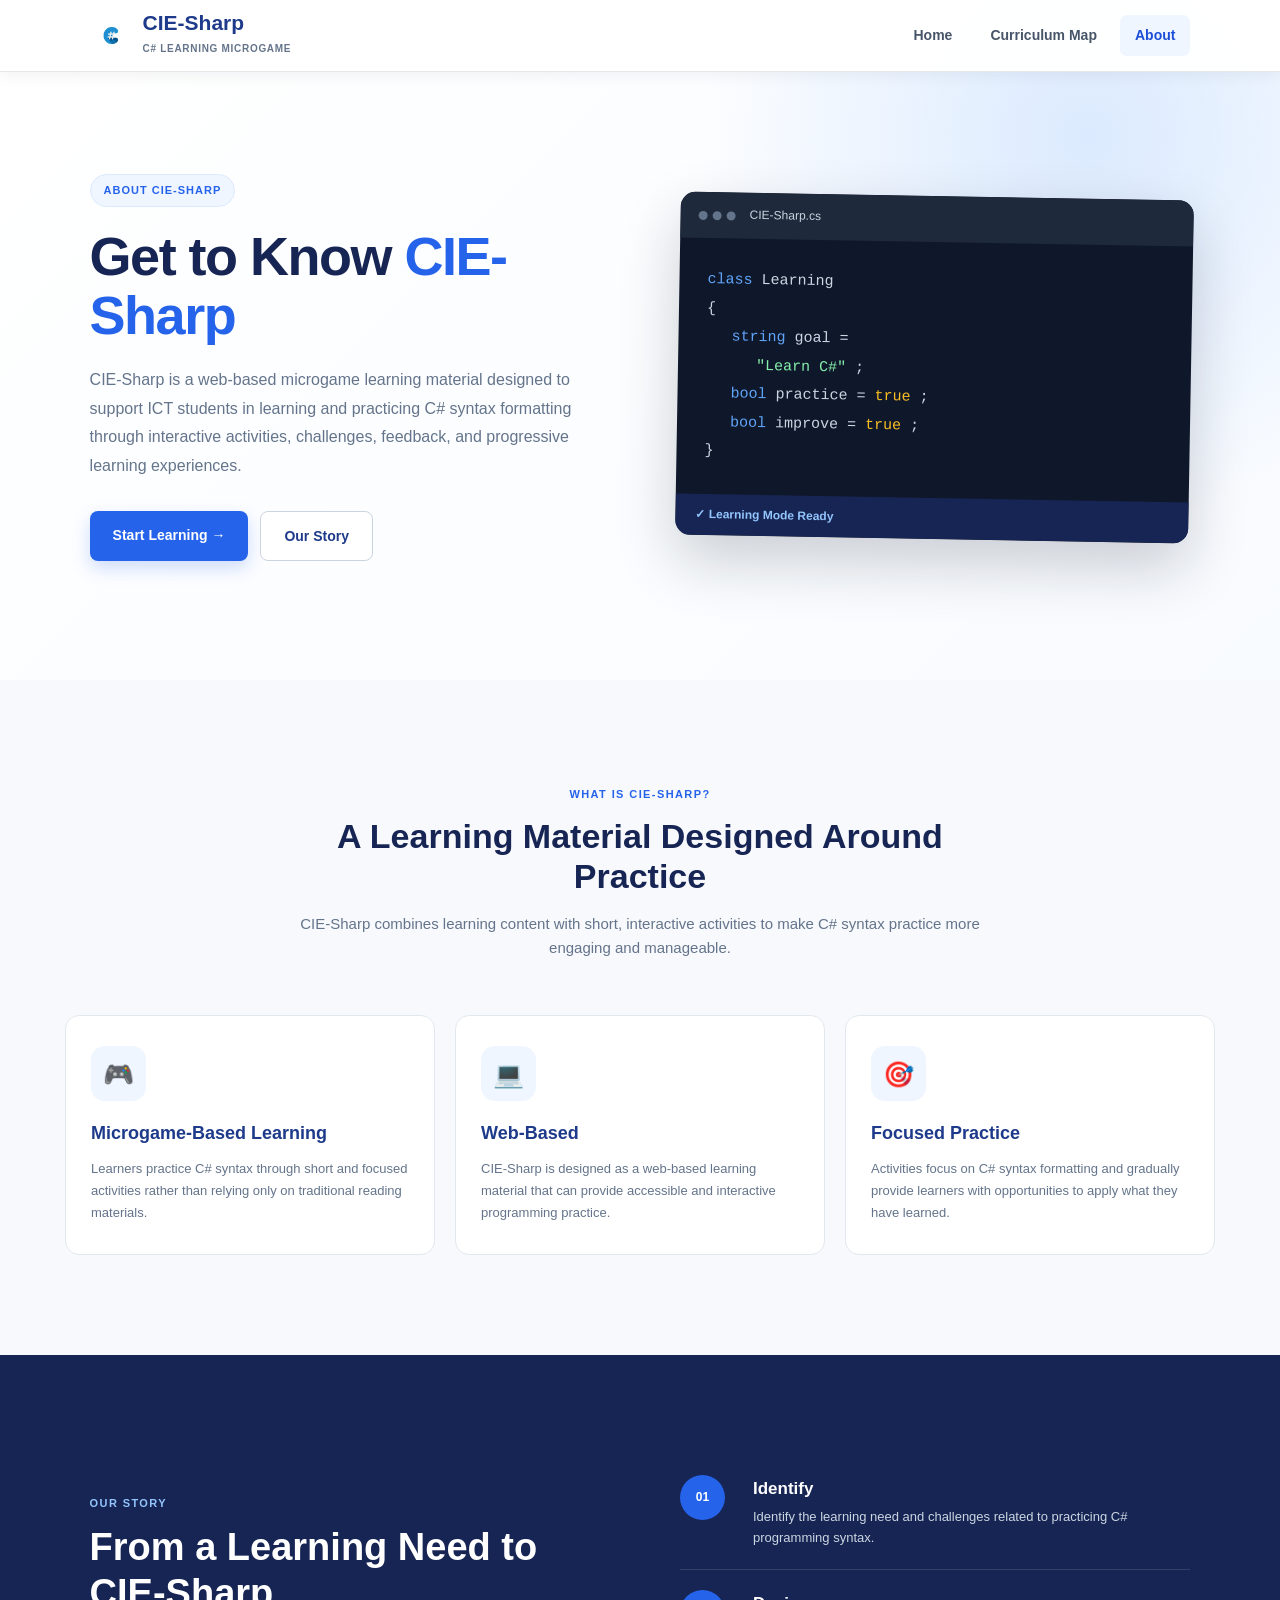
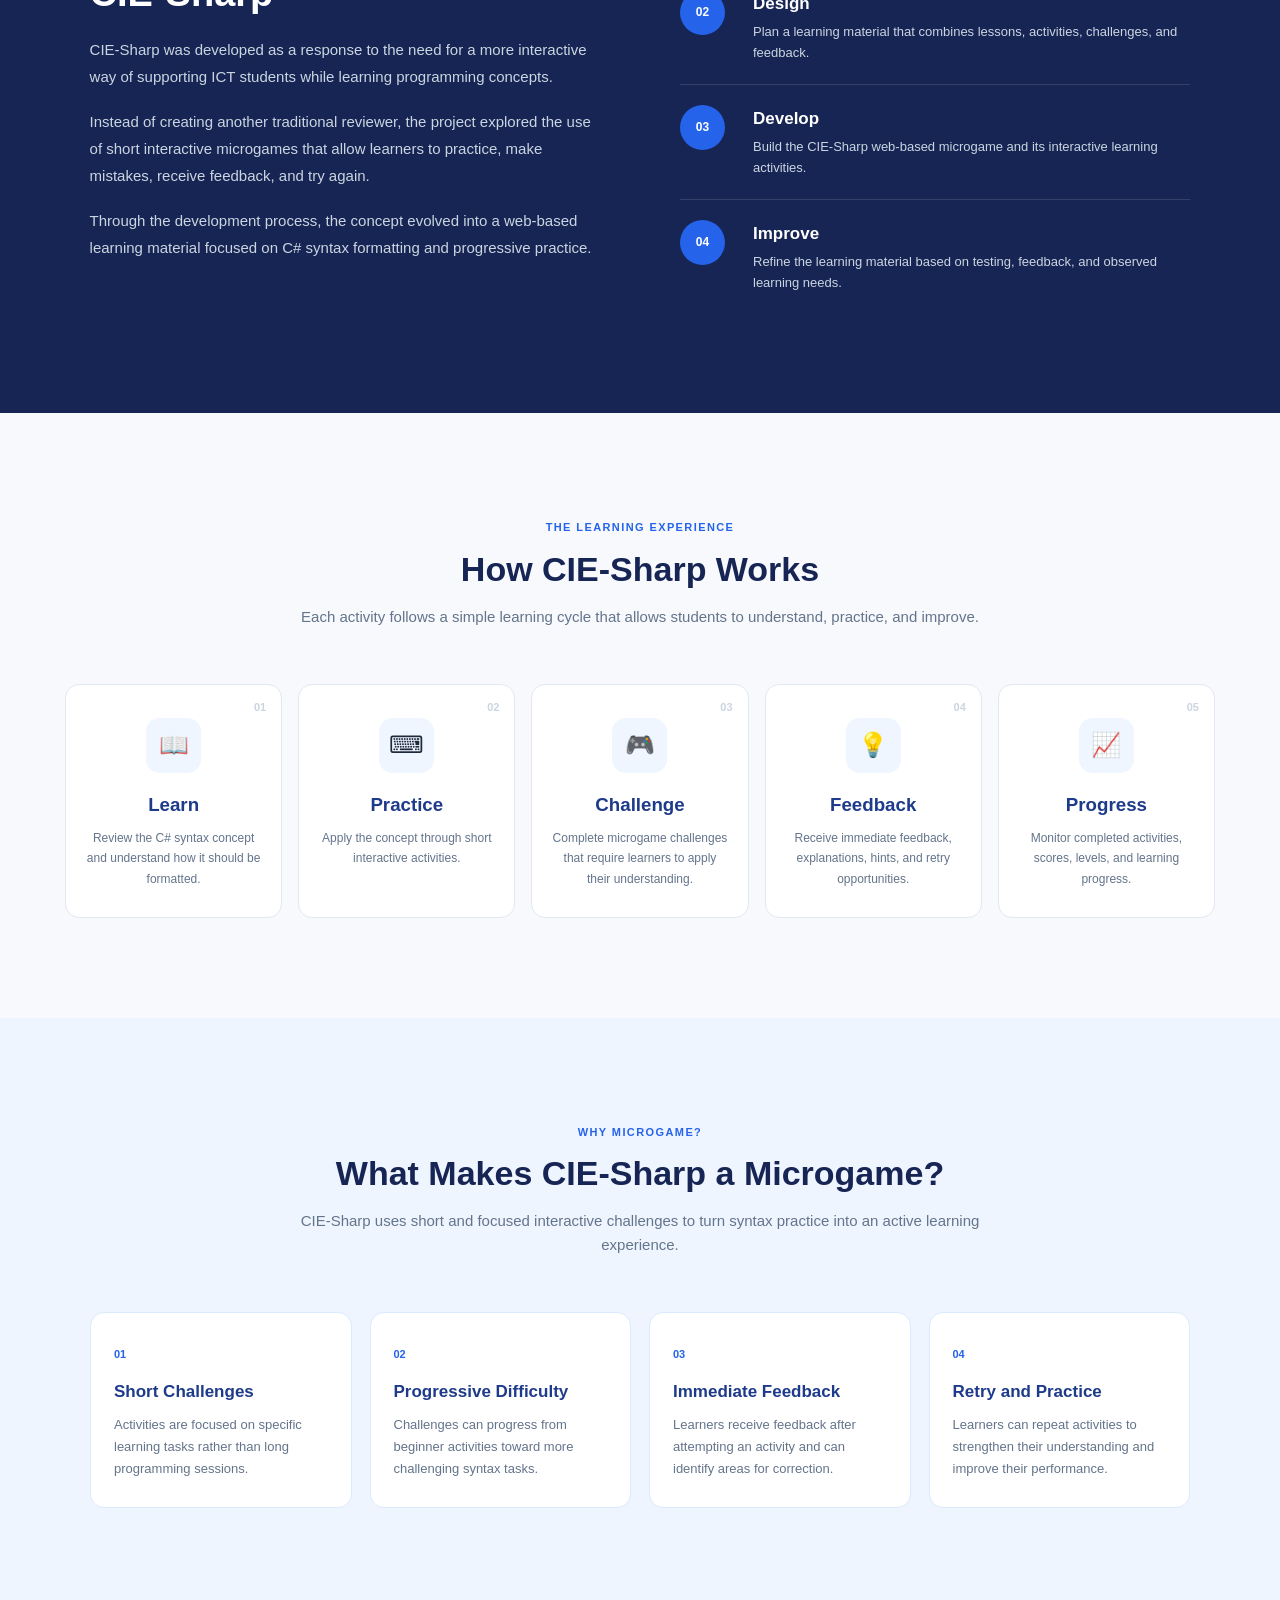
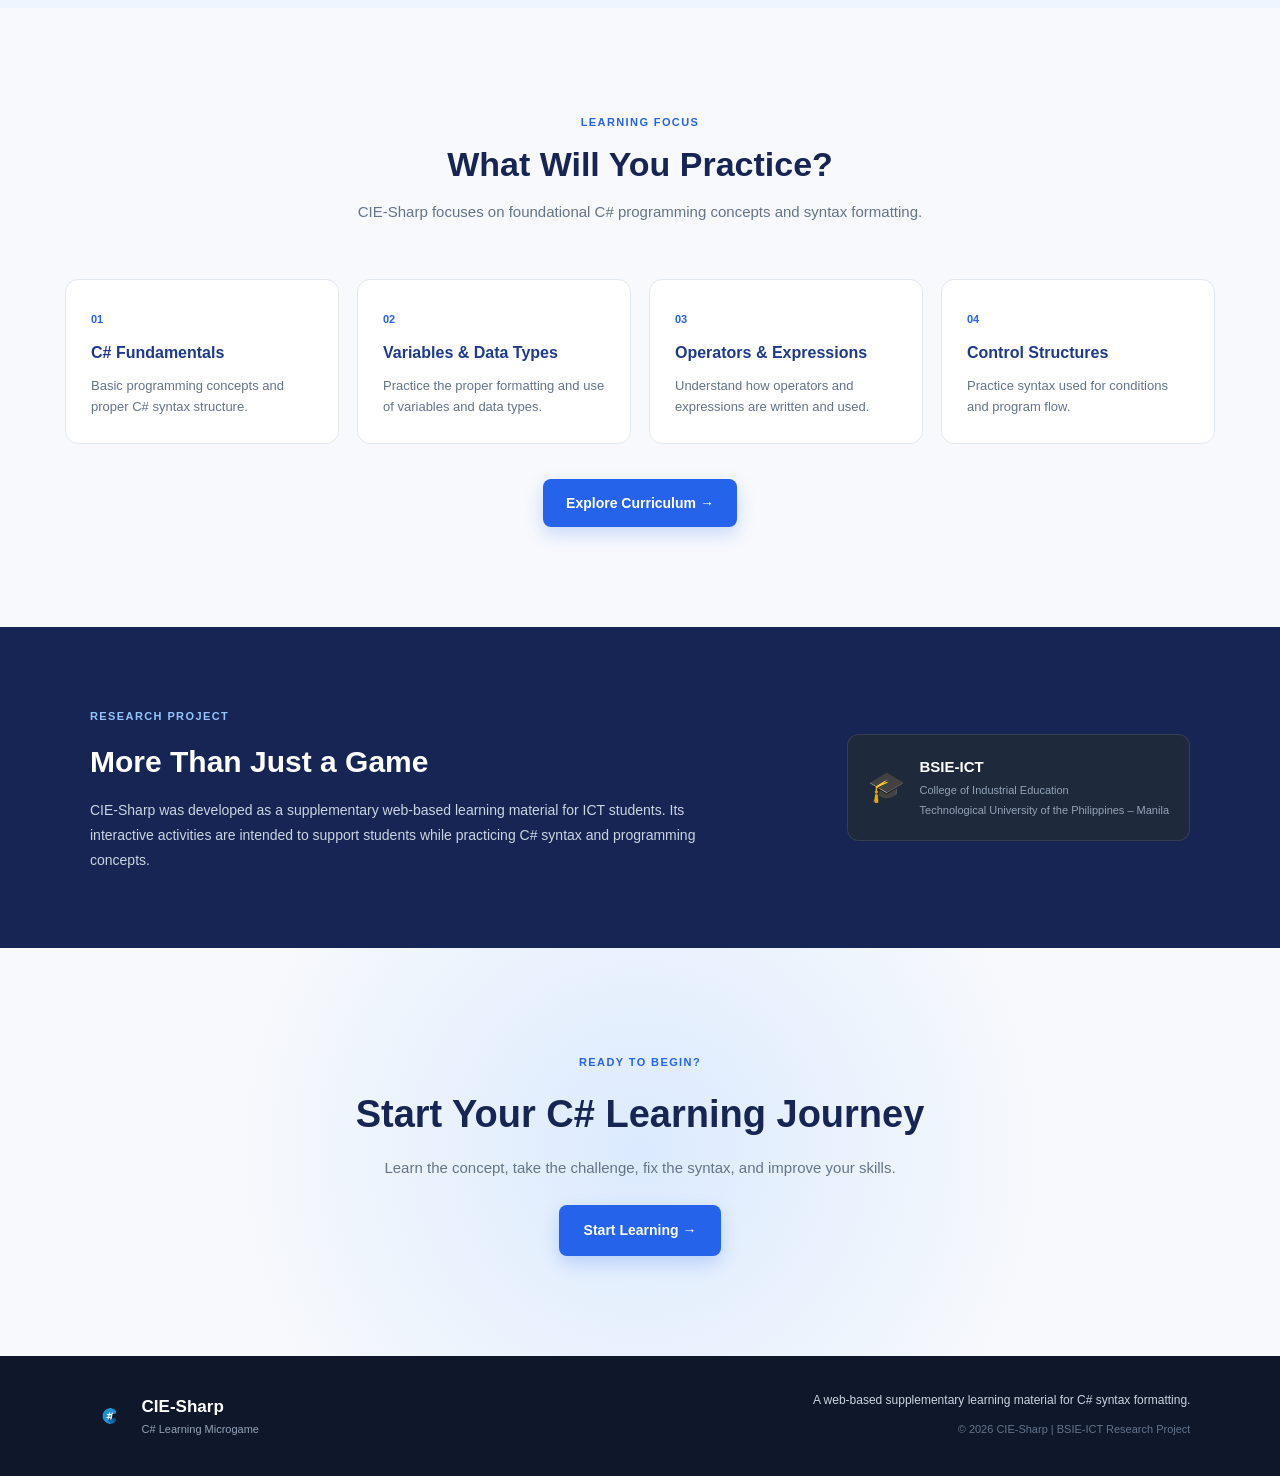
==== commit 2ef7d06e: "v3 revision" ====
--- a/about.html
+++ b/about.html
@@ -8,7 +8,7 @@
 
     <title>About CIE-Sharp | C# Learning Microgame</title>
 
-    <link rel="stylesheet" href="style.css">
+    <link rel="stylesheet" href="css/about.css">
 
 </head>
 
--- a/css/about.css
+++ b/css/about.css
@@ -0,0 +1,1221 @@
+/* =========================
+   RESET
+========================= */
+
+*{
+    margin:0;
+    padding:0;
+    box-sizing:border-box;
+}
+
+html{
+    scroll-behavior:smooth;
+}
+
+body{
+    font-family:Arial, Helvetica, sans-serif;
+    background:#f7f9fc;
+    color:#1e293b;
+    line-height:1.6;
+}
+
+
+/* =========================
+   HEADER
+========================= */
+
+.about-header{
+    position:fixed;
+    top:0;
+    left:0;
+    width:100%;
+    height:72px;
+
+    background:rgba(255,255,255,.96);
+
+    display:flex;
+    align-items:center;
+    justify-content:space-between;
+
+    padding:0 7%;
+
+    z-index:999;
+
+    border-bottom:1px solid #e5e7eb;
+
+    box-shadow:
+        0 3px 15px rgba(15,23,42,.06);
+}
+
+.about-brand{
+    display:flex;
+    align-items:center;
+    gap:10px;
+}
+
+.about-brand img{
+    width:43px;
+    height:43px;
+    object-fit:contain;
+}
+
+.about-brand h2{
+    color:#1e3a8a;
+    font-size:21px;
+    line-height:1.1;
+}
+
+.about-brand span{
+    color:#64748b;
+    font-size:10px;
+    font-weight:bold;
+    letter-spacing:.7px;
+    text-transform:uppercase;
+}
+
+.about-header nav{
+    display:flex;
+    gap:8px;
+}
+
+.about-header nav a{
+    color:#475569;
+    text-decoration:none;
+
+    padding:9px 15px;
+
+    border-radius:7px;
+
+    font-size:14px;
+    font-weight:bold;
+
+    transition:.25s;
+}
+
+.about-header nav a:hover{
+    color:#1e3a8a;
+    background:#eff6ff;
+}
+
+.about-header nav a.active{
+    color:#1d4ed8;
+    background:#eff6ff;
+}
+
+
+/* =========================
+   HERO
+========================= */
+
+.about-hero{
+    min-height:680px;
+
+    padding:145px 7% 90px;
+
+    background:
+        radial-gradient(
+            circle at 85% 20%,
+            #dbeafe 0,
+            transparent 32%
+        ),
+        linear-gradient(
+            135deg,
+            #ffffff 0%,
+            #f8fbff 100%
+        );
+
+    display:flex;
+    align-items:center;
+}
+
+.about-hero-content{
+    width:100%;
+    max-width:1150px;
+
+    margin:auto;
+
+    display:grid;
+
+    grid-template-columns:1fr 1fr;
+
+    gap:75px;
+
+    align-items:center;
+}
+
+.hero-label{
+    display:inline-block;
+
+    color:#2563eb;
+    background:#eff6ff;
+
+    border:1px solid #dbeafe;
+
+    padding:7px 13px;
+
+    border-radius:30px;
+
+    font-size:11px;
+    font-weight:bold;
+
+    letter-spacing:1px;
+
+    margin-bottom:20px;
+}
+
+.about-hero h1{
+    color:#172554;
+
+    font-size:54px;
+
+    line-height:1.08;
+
+    letter-spacing:-1.5px;
+
+    margin-bottom:22px;
+}
+
+.about-hero h1 span{
+    color:#2563eb;
+}
+
+.about-hero-text > p{
+    max-width:600px;
+
+    color:#64748b;
+
+    font-size:16px;
+
+    line-height:1.8;
+
+    margin-bottom:30px;
+}
+
+.hero-actions{
+    display:flex;
+    gap:12px;
+
+    flex-wrap:wrap;
+}
+
+
+/* =========================
+   BUTTONS
+========================= */
+
+.about-btn{
+    display:inline-block;
+
+    padding:13px 23px;
+
+    border-radius:8px;
+
+    text-decoration:none;
+
+    font-size:14px;
+
+    font-weight:bold;
+
+    transition:.25s;
+}
+
+.about-btn.primary{
+    background:#2563eb;
+    color:white;
+
+    box-shadow:
+        0 7px 18px rgba(37,99,235,.22);
+}
+
+.about-btn.primary:hover{
+    background:#1d4ed8;
+
+    transform:translateY(-2px);
+}
+
+.about-btn.secondary{
+    background:white;
+
+    color:#1e3a8a;
+
+    border:1px solid #cbd5e1;
+}
+
+.about-btn.secondary:hover{
+    border-color:#2563eb;
+
+    background:#eff6ff;
+
+    transform:translateY(-2px);
+}
+
+
+/* =========================
+   CODE WINDOW
+========================= */
+
+.about-code-window{
+    background:#0f172a;
+
+    border-radius:15px;
+
+    overflow:hidden;
+
+    box-shadow:
+        0 25px 60px rgba(15,23,42,.20);
+
+    transform:rotate(1deg);
+
+    transition:.3s;
+}
+
+.about-code-window:hover{
+    transform:
+        rotate(0deg)
+        translateY(-5px);
+}
+
+.code-top{
+    height:46px;
+
+    padding:0 18px;
+
+    background:#1e293b;
+
+    display:flex;
+
+    align-items:center;
+
+    gap:14px;
+
+    color:#cbd5e1;
+
+    font-size:12px;
+}
+
+.code-dots{
+    display:flex;
+    gap:5px;
+}
+
+.code-dots span{
+    width:9px;
+    height:9px;
+
+    border-radius:50%;
+
+    background:#64748b;
+}
+
+.code-body{
+    padding:28px;
+
+    color:#cbd5e1;
+
+    font-family:Consolas,monospace;
+
+    font-size:15px;
+
+    line-height:1.9;
+}
+
+.code-body p{
+    margin:0;
+}
+
+.keyword{
+    color:#60a5fa;
+}
+
+.string{
+    color:#86efac;
+}
+
+.value{
+    color:#fbbf24;
+}
+
+.indent{
+    padding-left:25px;
+}
+
+.indent-2{
+    padding-left:50px;
+}
+
+.code-status{
+    background:#172554;
+
+    color:#93c5fd;
+
+    padding:11px 20px;
+
+    font-size:12px;
+
+    font-weight:bold;
+}
+
+
+/* =========================
+   GENERAL SECTION
+========================= */
+
+.about-section{
+    width:90%;
+
+    max-width:1150px;
+
+    margin:auto;
+
+    padding:100px 0;
+}
+
+.section-heading{
+    text-align:center;
+
+    max-width:720px;
+
+    margin:0 auto 55px;
+}
+
+.section-label{
+    display:inline-block;
+
+    color:#2563eb;
+
+    font-size:11px;
+
+    font-weight:bold;
+
+    letter-spacing:1.4px;
+
+    margin-bottom:12px;
+}
+
+.section-heading h2{
+    color:#172554;
+
+    font-size:34px;
+
+    line-height:1.2;
+
+    margin-bottom:15px;
+}
+
+.section-heading p{
+    color:#64748b;
+
+    font-size:15px;
+}
+
+
+/* =========================
+   INTRO
+========================= */
+
+.about-intro-grid{
+    display:grid;
+
+    grid-template-columns:
+        repeat(3,1fr);
+
+    gap:20px;
+}
+
+.intro-card{
+    background:white;
+
+    border:1px solid #e2e8f0;
+
+    border-radius:14px;
+
+    padding:30px 25px;
+
+    transition:.3s;
+}
+
+.intro-card:hover{
+    transform:translateY(-5px);
+
+    border-color:#bfdbfe;
+
+    box-shadow:
+        0 12px 30px rgba(15,23,42,.08);
+}
+
+.intro-icon{
+    width:55px;
+    height:55px;
+
+    border-radius:14px;
+
+    background:#eff6ff;
+
+    display:flex;
+
+    align-items:center;
+    justify-content:center;
+
+    font-size:25px;
+
+    margin-bottom:18px;
+}
+
+.intro-card h3{
+    color:#1e3a8a;
+
+    font-size:18px;
+
+    margin-bottom:10px;
+}
+
+.intro-card p{
+    color:#64748b;
+
+    font-size:13px;
+
+    line-height:1.7;
+}
+
+
+/* =========================
+   STORY
+========================= */
+
+.story-section{
+    padding:100px 7%;
+
+    background:#172554;
+
+    color:white;
+}
+
+.story-container{
+    max-width:1150px;
+
+    margin:auto;
+
+    display:grid;
+
+    grid-template-columns:
+        1fr 1fr;
+
+    gap:80px;
+
+    align-items:center;
+}
+
+.story-text .section-label{
+    color:#93c5fd;
+}
+
+.story-text h2{
+    font-size:38px;
+
+    line-height:1.2;
+
+    margin-bottom:20px;
+}
+
+.story-text p{
+    color:#cbd5e1;
+
+    font-size:15px;
+
+    line-height:1.8;
+
+    margin-bottom:18px;
+}
+
+
+/* =========================
+   TIMELINE
+========================= */
+
+.story-timeline{
+    position:relative;
+}
+
+.timeline-item{
+    display:grid;
+
+    grid-template-columns:55px 1fr;
+
+    gap:18px;
+
+    padding:20px 0;
+
+    border-bottom:1px solid
+        rgba(255,255,255,.12);
+}
+
+.timeline-item:last-child{
+    border-bottom:none;
+}
+
+.timeline-number{
+    width:45px;
+    height:45px;
+
+    border-radius:50%;
+
+    background:#2563eb;
+
+    display:flex;
+
+    align-items:center;
+    justify-content:center;
+
+    color:white;
+
+    font-size:12px;
+
+    font-weight:bold;
+}
+
+.timeline-item h3{
+    font-size:17px;
+
+    margin-bottom:5px;
+}
+
+.timeline-item p{
+    color:#cbd5e1;
+
+    font-size:13px;
+}
+
+
+/* =========================
+   WORKFLOW
+========================= */
+
+.workflow-section{
+    background:#f7f9fc;
+}
+
+.workflow-grid{
+    display:grid;
+
+    grid-template-columns:
+        repeat(5,1fr);
+
+    gap:16px;
+}
+
+.workflow-card{
+    position:relative;
+
+    background:white;
+
+    border:1px solid #e2e8f0;
+
+    border-radius:14px;
+
+    padding:28px 20px;
+
+    text-align:center;
+
+    transition:.3s;
+}
+
+.workflow-card:hover{
+    transform:translateY(-5px);
+
+    border-color:#bfdbfe;
+
+    box-shadow:
+        0 12px 30px rgba(15,23,42,.08);
+}
+
+.workflow-number{
+    position:absolute;
+
+    top:14px;
+    right:15px;
+
+    color:#cbd5e1;
+
+    font-size:11px;
+
+    font-weight:bold;
+}
+
+.workflow-icon{
+    width:55px;
+    height:55px;
+
+    margin:5px auto 17px;
+
+    border-radius:14px;
+
+    background:#eff6ff;
+
+    display:flex;
+
+    align-items:center;
+    justify-content:center;
+
+    font-size:24px;
+}
+
+.workflow-card h3{
+    color:#1e3a8a;
+
+    margin-bottom:8px;
+}
+
+.workflow-card p{
+    color:#64748b;
+
+    font-size:12px;
+
+    line-height:1.7;
+}
+
+
+/* =========================
+   MICROGAME
+========================= */
+
+.microgame-section{
+    padding:100px 7%;
+
+    background:#eef5ff;
+}
+
+.microgame-section .section-heading{
+    max-width:750px;
+}
+
+.microgame-grid{
+    max-width:1100px;
+
+    margin:auto;
+
+    display:grid;
+
+    grid-template-columns:
+        repeat(4,1fr);
+
+    gap:18px;
+}
+
+.microgame-card{
+    background:white;
+
+    border:1px solid #dbeafe;
+
+    border-radius:14px;
+
+    padding:27px 23px;
+
+    transition:.3s;
+}
+
+.microgame-card:hover{
+    transform:translateY(-5px);
+
+    box-shadow:
+        0 12px 30px rgba(37,99,235,.10);
+}
+
+.microgame-card > span{
+    color:#2563eb;
+
+    font-size:11px;
+
+    font-weight:bold;
+}
+
+.microgame-card h3{
+    color:#1e3a8a;
+
+    font-size:17px;
+
+    margin:12px 0 9px;
+}
+
+.microgame-card p{
+    color:#64748b;
+
+    font-size:13px;
+
+    line-height:1.7;
+}
+
+
+/* =========================
+   TOPICS
+========================= */
+
+.topics-grid{
+    display:grid;
+
+    grid-template-columns:
+        repeat(4,1fr);
+
+    gap:18px;
+
+    margin-bottom:35px;
+}
+
+.topic-card{
+    background:white;
+
+    border:1px solid #e2e8f0;
+
+    border-radius:13px;
+
+    padding:25px;
+
+    transition:.3s;
+}
+
+.topic-card:hover{
+    transform:translateY(-4px);
+
+    border-color:#bfdbfe;
+
+    box-shadow:
+        0 10px 25px rgba(15,23,42,.07);
+}
+
+.topic-card span{
+    color:#2563eb;
+
+    font-size:11px;
+
+    font-weight:bold;
+}
+
+.topic-card h3{
+    color:#1e3a8a;
+
+    font-size:16px;
+
+    margin:10px 0;
+}
+
+.topic-card p{
+    color:#64748b;
+
+    font-size:13px;
+}
+
+.center-button{
+    text-align:center;
+}
+
+
+/* =========================
+   RESEARCH
+========================= */
+
+.research-section{
+    padding:75px 7%;
+
+    background:#172554;
+
+    color:white;
+}
+
+.research-container{
+    max-width:1100px;
+
+    margin:auto;
+
+    display:flex;
+
+    align-items:center;
+
+    justify-content:space-between;
+
+    gap:50px;
+}
+
+.research-container .section-label{
+    color:#93c5fd;
+}
+
+.research-container h2{
+    font-size:30px;
+
+    margin-bottom:12px;
+}
+
+.research-container p{
+    max-width:650px;
+
+    color:#cbd5e1;
+
+    font-size:14px;
+
+    line-height:1.8;
+}
+
+.research-box{
+    min-width:280px;
+
+    display:flex;
+
+    align-items:center;
+
+    gap:15px;
+
+    padding:20px;
+
+    background:#1e293b;
+
+    border:1px solid
+        rgba(255,255,255,.1);
+
+    border-radius:12px;
+}
+
+.research-icon{
+    font-size:30px;
+}
+
+.research-box strong{
+    display:block;
+
+    color:white;
+
+    font-size:15px;
+}
+
+.research-box span{
+    display:block;
+
+    color:#94a3b8;
+
+    font-size:11px;
+
+    margin-top:3px;
+}
+
+
+/* =========================
+   CTA
+========================= */
+
+.about-cta{
+    padding:100px 20px;
+
+    text-align:center;
+
+    background:
+        radial-gradient(
+            circle at center,
+            #dbeafe,
+            transparent 60%
+        );
+}
+
+.about-cta h2{
+    color:#172554;
+
+    font-size:38px;
+
+    margin-bottom:12px;
+}
+
+.about-cta p{
+    color:#64748b;
+
+    font-size:15px;
+
+    margin-bottom:25px;
+}
+
+.cta-button{
+    display:inline-block;
+
+    background:#2563eb;
+
+    color:white;
+
+    text-decoration:none;
+
+    padding:14px 25px;
+
+    border-radius:8px;
+
+    font-weight:bold;
+
+    font-size:14px;
+
+    box-shadow:
+        0 7px 18px rgba(37,99,235,.22);
+
+    transition:.25s;
+}
+
+.cta-button:hover{
+    background:#1d4ed8;
+
+    transform:translateY(-2px);
+}
+
+
+/* =========================
+   FOOTER
+========================= */
+
+footer{
+    background:#0f172a;
+
+    color:white;
+
+    padding:35px 7%;
+}
+
+.footer-content{
+    max-width:1150px;
+
+    margin:auto;
+
+    display:flex;
+
+    align-items:center;
+
+    justify-content:space-between;
+
+    gap:30px;
+}
+
+.footer-brand{
+    display:flex;
+
+    align-items:center;
+
+    gap:12px;
+}
+
+.footer-brand img{
+    width:40px;
+    height:40px;
+
+    object-fit:contain;
+}
+
+.footer-brand strong{
+    color:white;
+
+    font-size:17px;
+}
+
+.footer-brand p{
+    color:#94a3b8;
+
+    font-size:11px;
+}
+
+.footer-text{
+    text-align:right;
+}
+
+.footer-text p{
+    color:#cbd5e1;
+
+    font-size:12px;
+
+    margin-bottom:5px;
+}
+
+.footer-text span{
+    color:#64748b;
+
+    font-size:11px;
+}
+
+
+/* =========================
+   TABLET
+========================= */
+
+@media(max-width:950px){
+
+    .about-hero-content{
+        grid-template-columns:1fr;
+
+        gap:50px;
+    }
+
+    .about-hero-text{
+        text-align:center;
+    }
+
+    .about-hero-text > p{
+        margin-left:auto;
+        margin-right:auto;
+    }
+
+    .hero-actions{
+        justify-content:center;
+    }
+
+    .about-code-window{
+        max-width:600px;
+
+        width:100%;
+
+        margin:auto;
+    }
+
+    .about-intro-grid{
+        grid-template-columns:
+            repeat(2,1fr);
+    }
+
+    .workflow-grid{
+        grid-template-columns:
+            repeat(2,1fr);
+    }
+
+    .microgame-grid{
+        grid-template-columns:
+            repeat(2,1fr);
+    }
+
+    .topics-grid{
+        grid-template-columns:
+            repeat(2,1fr);
+    }
+
+    .story-container{
+        grid-template-columns:1fr;
+
+        gap:50px;
+    }
+
+    .research-container{
+        flex-direction:column;
+
+        align-items:flex-start;
+    }
+
+}
+
+
+/* =========================
+   MOBILE
+========================= */
+
+@media(max-width:650px){
+
+    .about-header{
+        height:auto;
+
+        padding:12px 20px;
+
+        flex-direction:column;
+
+        gap:10px;
+    }
+
+    .about-header nav{
+        width:100%;
+
+        justify-content:center;
+    }
+
+    .about-header nav a{
+        font-size:12px;
+
+        padding:7px 9px;
+    }
+
+    .about-hero{
+        padding:
+            155px 20px 70px;
+
+        min-height:auto;
+    }
+
+    .about-hero h1{
+        font-size:39px;
+    }
+
+    .about-hero-text > p{
+        font-size:14px;
+    }
+
+    .about-code-window{
+        transform:none;
+    }
+
+    .code-body{
+        font-size:12px;
+
+        padding:20px;
+    }
+
+    .about-section{
+        width:90%;
+
+        padding:70px 0;
+    }
+
+    .section-heading h2{
+        font-size:28px;
+    }
+
+    .about-intro-grid{
+        grid-template-columns:1fr;
+    }
+
+    .story-section{
+        padding:70px 7%;
+    }
+
+    .story-text h2{
+        font-size:30px;
+    }
+
+    .workflow-grid{
+        grid-template-columns:1fr;
+    }
+
+    .microgame-section{
+        padding:70px 7%;
+    }
+
+    .microgame-grid{
+        grid-template-columns:1fr;
+    }
+
+    .topics-grid{
+        grid-template-columns:1fr;
+    }
+
+    .research-section{
+        padding:65px 7%;
+    }
+
+    .research-box{
+        width:100%;
+
+        min-width:0;
+    }
+
+    .about-cta{
+        padding:75px 20px;
+    }
+
+    .about-cta h2{
+        font-size:30px;
+    }
+
+    .footer-content{
+        flex-direction:column;
+
+        text-align:center;
+    }
+
+    .footer-text{
+        text-align:center;
+    }
+
+}
